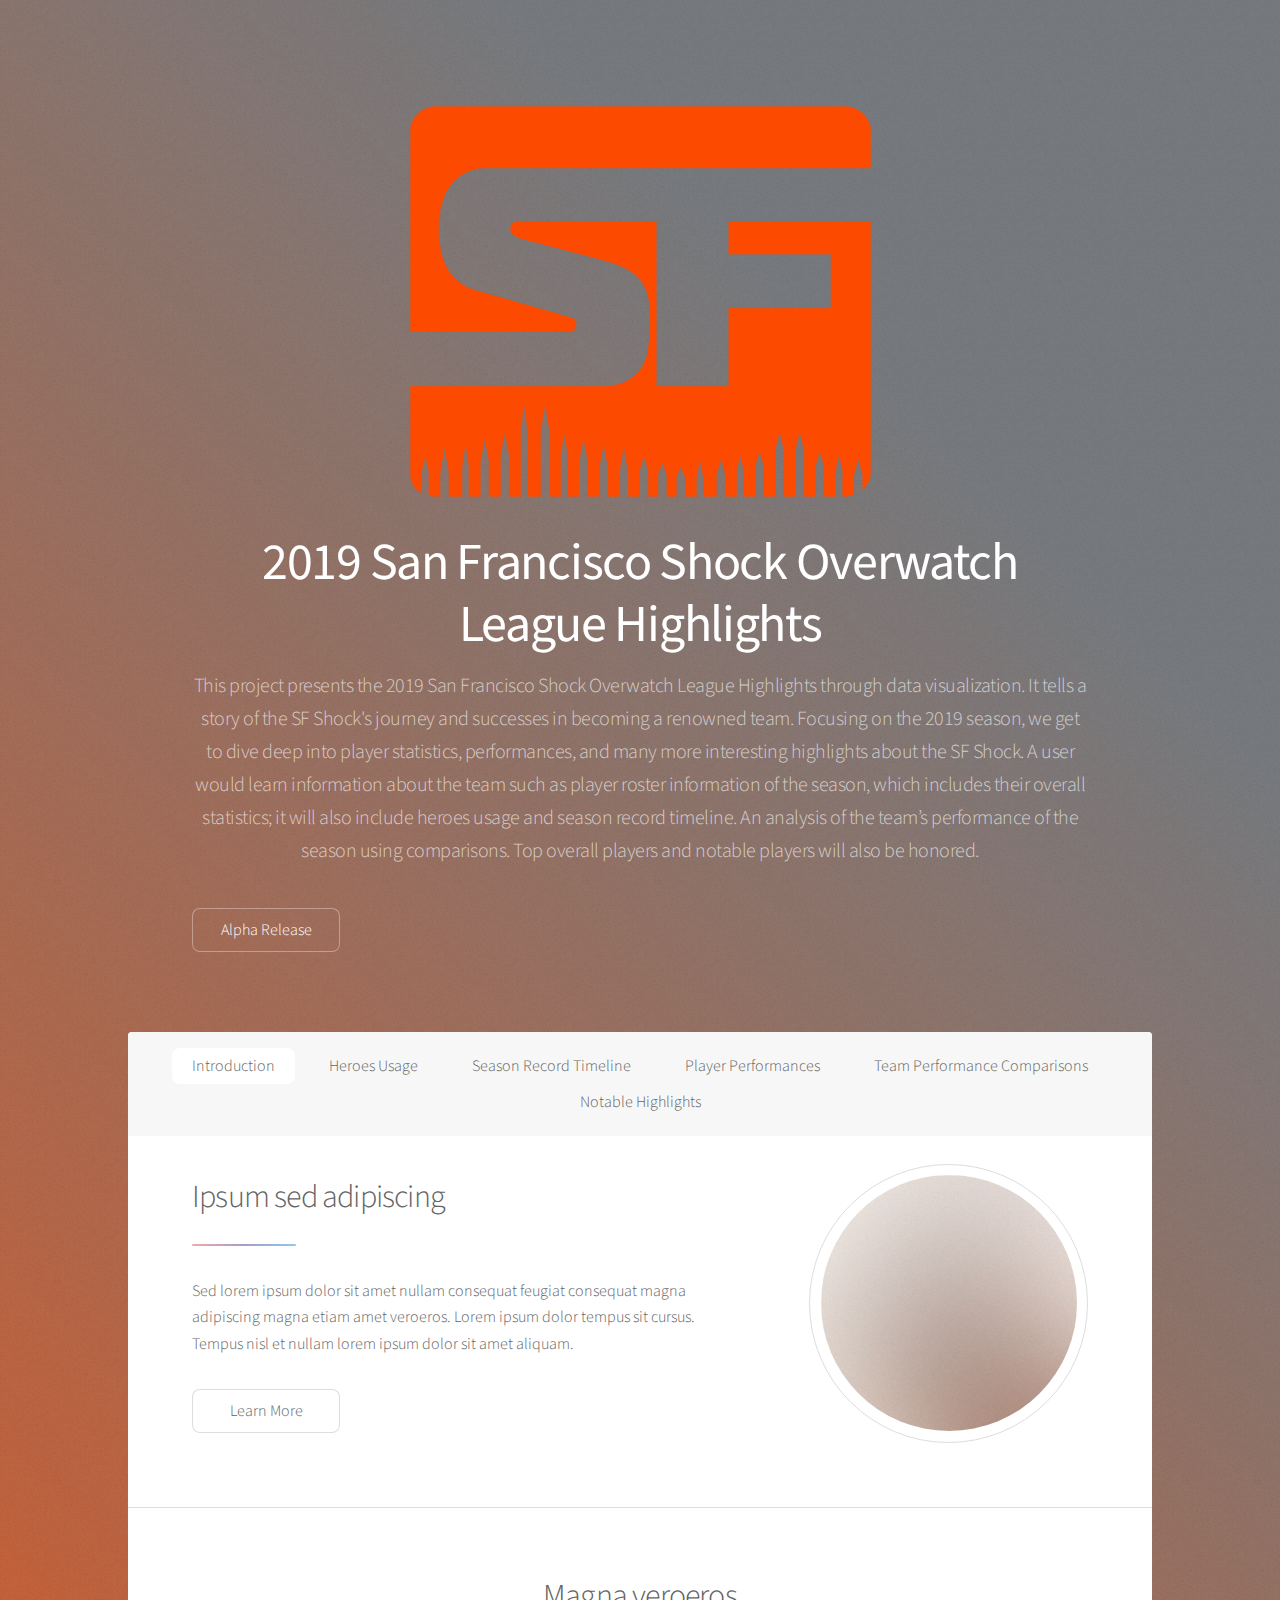
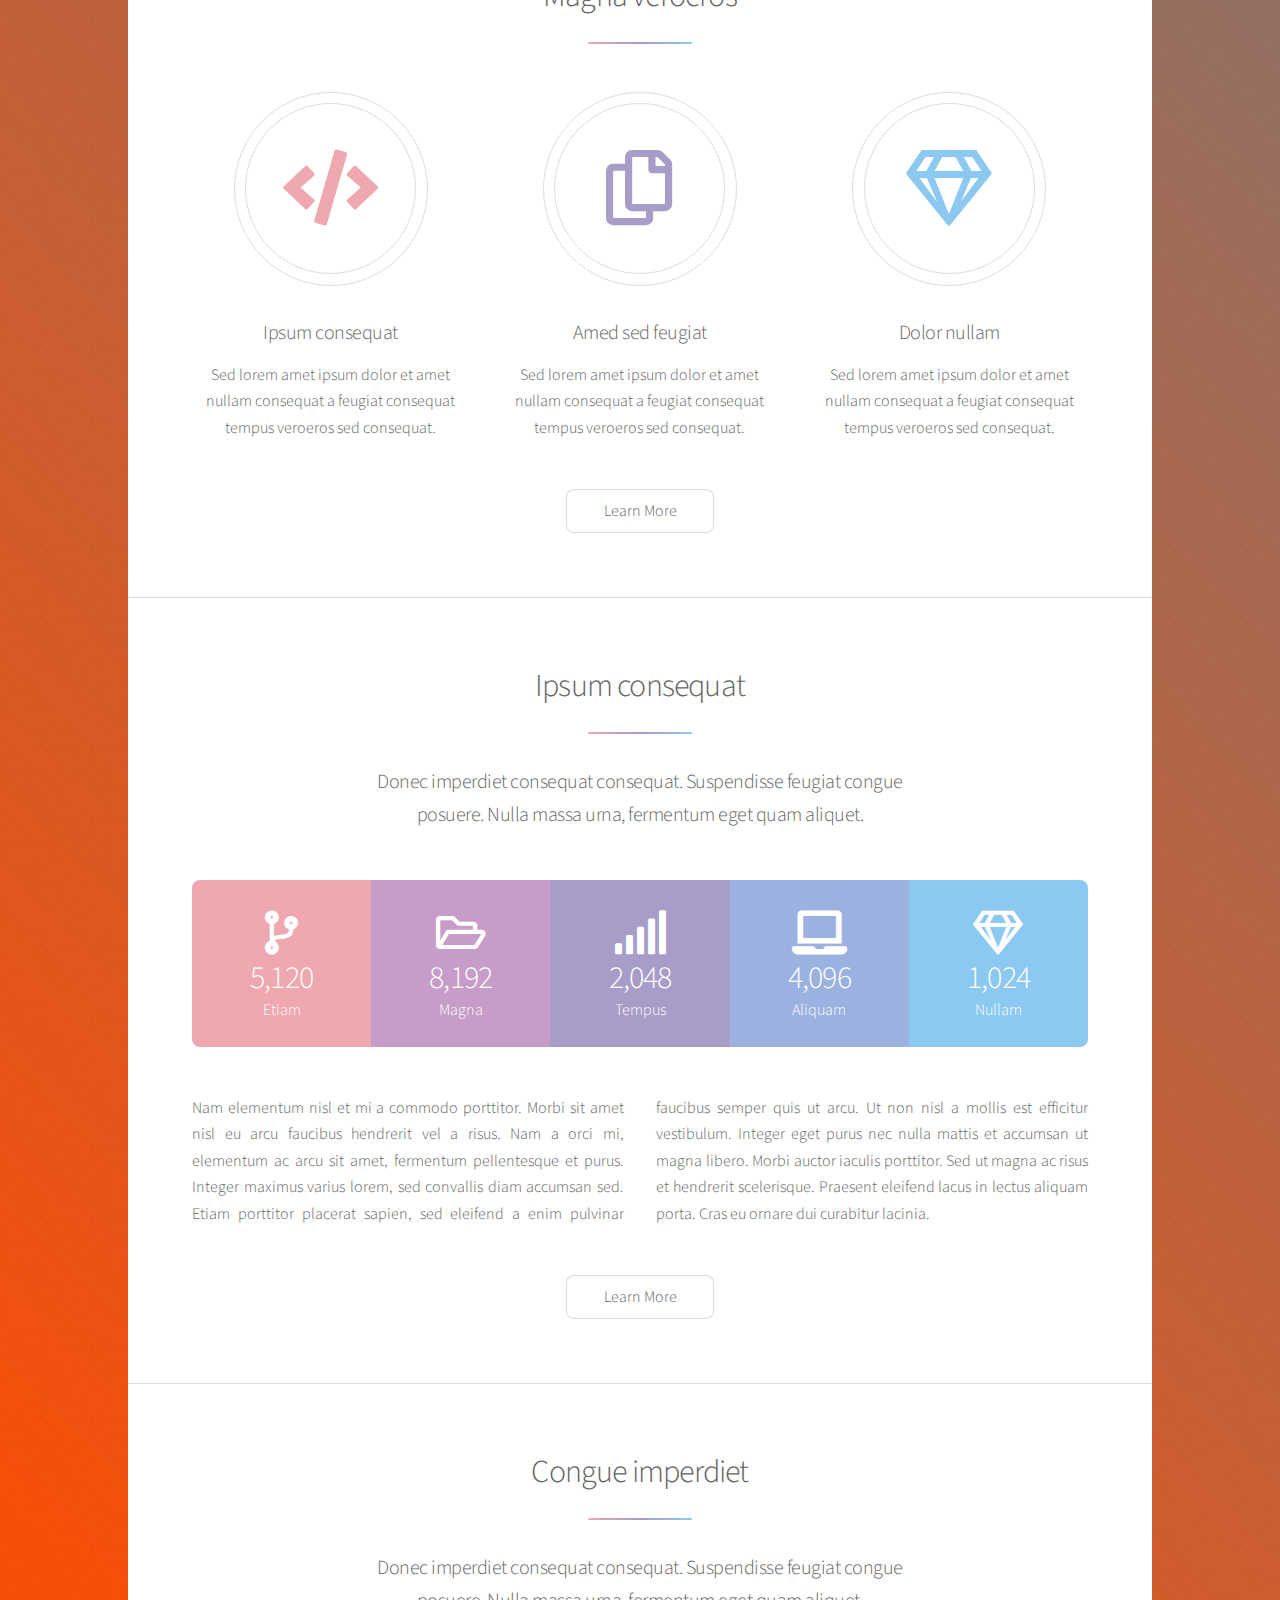
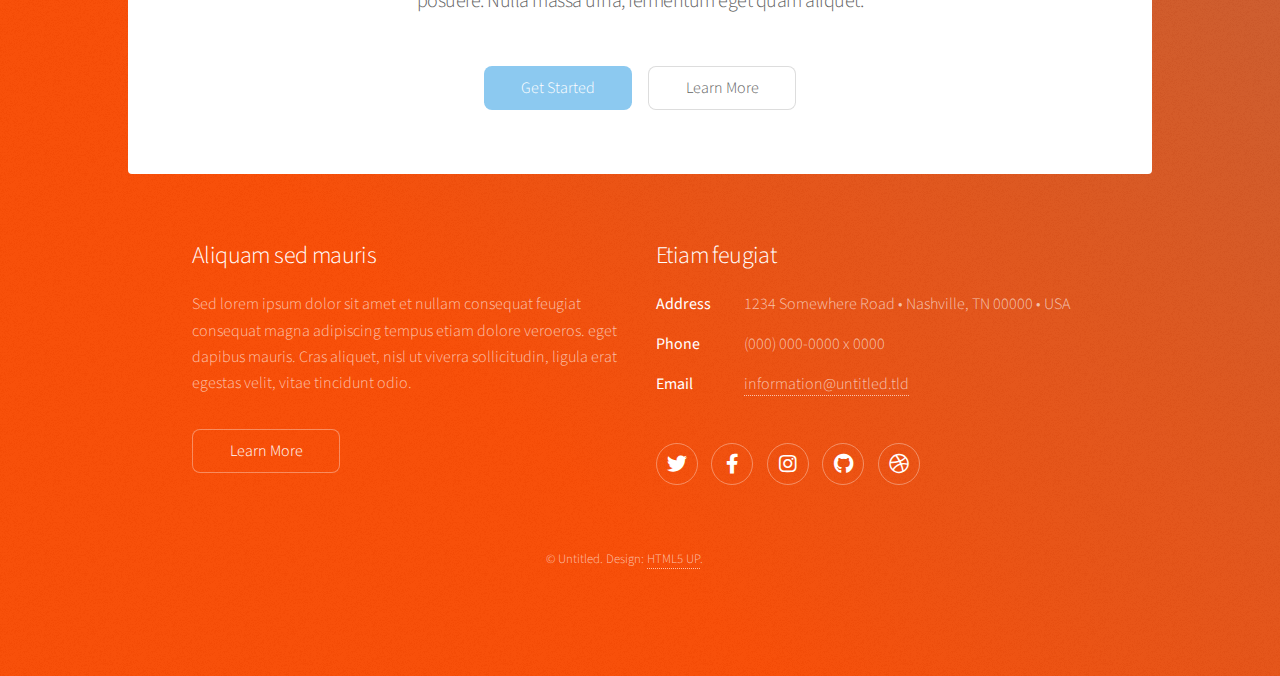
==== index.html @ e440a878 "added html template and updated some files" ====
<!DOCTYPE HTML>
<!--
	Stellar by HTML5 UP
	html5up.net | @ajlkn
	Free for personal and commercial use under the CCA 3.0 license (html5up.net/license)
-->
<html>
	<head>
		<title>2019 San Francisco Shock Overwatch League Highlights</title>
		<meta charset="utf-8" />
		<meta name="viewport" content="width=device-width, initial-scale=1, user-scalable=no" />
		<link rel="stylesheet" href="assets/css/main.css" />
		<noscript><link rel="stylesheet" href="assets/css/noscript.css" /></noscript>
	</head>
	<body class="is-preload">

		<!-- Wrapper -->
			<div id="wrapper">

				<!-- Header -->
					<header id="header" class="alt">
						<span class="logo"><img src="images/orangeShockLogo.png" alt="" width="485" height="412" /></span>
						<h1><b>2019 San Francisco Shock Overwatch League Highlights</b></h1>
						<p>This project presents the 2019 San Francisco Shock Overwatch League Highlights through data visualization.
							It tells a story of the SF Shock's journey and successes in becoming a renowned team. Focusing on the 2019 season, we get to dive deep into player
							statistics, performances, and many more interesting highlights about the SF Shock. A user would learn information about the team such as player roster
							information of the season, which includes their overall statistics; it will also include heroes usage and season record timeline. An analysis of the
							team’s performance of the season using comparisons. Top overall players and notable players will also be honored.</p>
						<ul class="actions">
							<li><a href="documents/Alpha%20Release%20Report%20-%20Ethan%20Zhou.pdf" class="button">Alpha Release</a></li>
						</ul>
					</header>

				<!-- Nav -->
					<nav id="nav">
						<ul>
							<li><a href="#intro" class="active">Introduction</a></li>
							<li><a href="#first">Heroes Usage</a></li>
							<li><a href="#second">Season Record Timeline</a></li>
							<li><a href="#third">Player Performances</a></li>
							<li><a href="#fourth">Team Performance Comparisons</a></li>
							<li><a href="#fifth">Notable Highlights</a></li>
						</ul>
					</nav>

				<!-- Main -->
					<div id="main">

						<!-- Introduction -->
							<section id="intro" class="main">
								<div class="spotlight">
									<div class="content">
										<header class="major">
											<h2>Ipsum sed adipiscing</h2>
										</header>
										<p>Sed lorem ipsum dolor sit amet nullam consequat feugiat consequat magna
										adipiscing magna etiam amet veroeros. Lorem ipsum dolor tempus sit cursus.
										Tempus nisl et nullam lorem ipsum dolor sit amet aliquam.</p>
										<ul class="actions">
											<li><a href="generic.html" class="button">Learn More</a></li>
										</ul>
									</div>
									<span class="image"><img src="images/pic01.jpg" alt="" /></span>
								</div>
							</section>

						<!-- First Section -->
							<section id="first" class="main special">
								<header class="major">
									<h2>Magna veroeros</h2>
								</header>
								<ul class="features">
									<li>
										<span class="icon solid major style1 fa-code"></span>
										<h3>Ipsum consequat</h3>
										<p>Sed lorem amet ipsum dolor et amet nullam consequat a feugiat consequat tempus veroeros sed consequat.</p>
									</li>
									<li>
										<span class="icon major style3 fa-copy"></span>
										<h3>Amed sed feugiat</h3>
										<p>Sed lorem amet ipsum dolor et amet nullam consequat a feugiat consequat tempus veroeros sed consequat.</p>
									</li>
									<li>
										<span class="icon major style5 fa-gem"></span>
										<h3>Dolor nullam</h3>
										<p>Sed lorem amet ipsum dolor et amet nullam consequat a feugiat consequat tempus veroeros sed consequat.</p>
									</li>
								</ul>
								<footer class="major">
									<ul class="actions special">
										<li><a href="generic.html" class="button">Learn More</a></li>
									</ul>
								</footer>
							</section>

						<!-- Second Section -->
							<section id="second" class="main special">
								<header class="major">
									<h2>Ipsum consequat</h2>
									<p>Donec imperdiet consequat consequat. Suspendisse feugiat congue<br />
									posuere. Nulla massa urna, fermentum eget quam aliquet.</p>
								</header>
								<ul class="statistics">
									<li class="style1">
										<span class="icon solid fa-code-branch"></span>
										<strong>5,120</strong> Etiam
									</li>
									<li class="style2">
										<span class="icon fa-folder-open"></span>
										<strong>8,192</strong> Magna
									</li>
									<li class="style3">
										<span class="icon solid fa-signal"></span>
										<strong>2,048</strong> Tempus
									</li>
									<li class="style4">
										<span class="icon solid fa-laptop"></span>
										<strong>4,096</strong> Aliquam
									</li>
									<li class="style5">
										<span class="icon fa-gem"></span>
										<strong>1,024</strong> Nullam
									</li>
								</ul>
								<p class="content">Nam elementum nisl et mi a commodo porttitor. Morbi sit amet nisl eu arcu faucibus hendrerit vel a risus. Nam a orci mi, elementum ac arcu sit amet, fermentum pellentesque et purus. Integer maximus varius lorem, sed convallis diam accumsan sed. Etiam porttitor placerat sapien, sed eleifend a enim pulvinar faucibus semper quis ut arcu. Ut non nisl a mollis est efficitur vestibulum. Integer eget purus nec nulla mattis et accumsan ut magna libero. Morbi auctor iaculis porttitor. Sed ut magna ac risus et hendrerit scelerisque. Praesent eleifend lacus in lectus aliquam porta. Cras eu ornare dui curabitur lacinia.</p>
								<footer class="major">
									<ul class="actions special">
										<li><a href="generic.html" class="button">Learn More</a></li>
									</ul>
								</footer>
							</section>

						<!-- Get Started -->
							<section id="third" class="main special">
								<header class="major">
									<h2>Congue imperdiet</h2>
									<p>Donec imperdiet consequat consequat. Suspendisse feugiat congue<br />
									posuere. Nulla massa urna, fermentum eget quam aliquet.</p>
								</header>
								<footer class="major">
									<ul class="actions special">
										<li><a href="generic.html" class="button primary">Get Started</a></li>
										<li><a href="generic.html" class="button">Learn More</a></li>
									</ul>
								</footer>
							</section>

					</div>

				<!-- Footer -->
					<footer id="footer">
						<section>
							<h2>Aliquam sed mauris</h2>
							<p>Sed lorem ipsum dolor sit amet et nullam consequat feugiat consequat magna adipiscing tempus etiam dolore veroeros. eget dapibus mauris. Cras aliquet, nisl ut viverra sollicitudin, ligula erat egestas velit, vitae tincidunt odio.</p>
							<ul class="actions">
								<li><a href="generic.html" class="button">Learn More</a></li>
							</ul>
						</section>
						<section>
							<h2>Etiam feugiat</h2>
							<dl class="alt">
								<dt>Address</dt>
								<dd>1234 Somewhere Road &bull; Nashville, TN 00000 &bull; USA</dd>
								<dt>Phone</dt>
								<dd>(000) 000-0000 x 0000</dd>
								<dt>Email</dt>
								<dd><a href="#">information@untitled.tld</a></dd>
							</dl>
							<ul class="icons">
								<li><a href="#" class="icon brands fa-twitter alt"><span class="label">Twitter</span></a></li>
								<li><a href="#" class="icon brands fa-facebook-f alt"><span class="label">Facebook</span></a></li>
								<li><a href="#" class="icon brands fa-instagram alt"><span class="label">Instagram</span></a></li>
								<li><a href="#" class="icon brands fa-github alt"><span class="label">GitHub</span></a></li>
								<li><a href="#" class="icon brands fa-dribbble alt"><span class="label">Dribbble</span></a></li>
							</ul>
						</section>
						<p class="copyright">&copy; Untitled. Design: <a href="https://html5up.net">HTML5 UP</a>.</p>
					</footer>

			</div>

		<!-- Scripts -->
			<script src="assets/js/jquery.min.js"></script>
			<script src="assets/js/jquery.scrollex.min.js"></script>
			<script src="assets/js/jquery.scrolly.min.js"></script>
			<script src="assets/js/browser.min.js"></script>
			<script src="assets/js/breakpoints.min.js"></script>
			<script src="assets/js/util.js"></script>
			<script src="assets/js/main.js"></script>

	</body>
</html>
---- assets/css/main.css ----
@import url(fontawesome-all.min.css);
@import 'https://fonts.googleapis.com/css?family=Source+Sans+Pro:300,400';

/*
	Stellar by HTML5 UP
	html5up.net | @ajlkn
	Free for personal and commercial use under the CCA 3.0 license (html5up.net/license)
*/

html, body, div, span, applet, object,
iframe, h1, h2, h3, h4, h5, h6, p, blockquote,
pre, a, abbr, acronym, address, big, cite,
code, del, dfn, em, img, ins, kbd, q, s, samp,
small, strike, strong, sub, sup, tt, var, b,
u, i, center, dl, dt, dd, ol, ul, li, fieldset,
form, label, legend, table, caption, tbody,
tfoot, thead, tr, th, td, article, aside,
canvas, details, embed, figure, figcaption,
footer, header, hgroup, menu, nav, output, ruby,
section, summary, time, mark, audio, video {
	margin: 0;
	padding: 0;
	border: 0;
	font-size: 100%;
	font: inherit;
	vertical-align: baseline;}

article, aside, details, figcaption, figure,
footer, header, hgroup, menu, nav, section {
	display: block;}

body {
	line-height: 1;
}

ol, ul {
	list-style: none;
}

blockquote, q {
	quotes: none;
}

	blockquote:before, blockquote:after, q:before, q:after {
		content: '';
		content: none;
	}

table {
	border-collapse: collapse;
	border-spacing: 0;
}

body {
	-webkit-text-size-adjust: none;
}

mark {
	background-color: transparent;
	color: inherit;
}

input::-moz-focus-inner {
	border: 0;
	padding: 0;
}

input, select, textarea {
	-moz-appearance: none;
	-webkit-appearance: none;
	-ms-appearance: none;
	appearance: none;
}

/* Basic */

	@-ms-viewport {
		width: device-width;
	}

	body {
		-ms-overflow-style: scrollbar;
	}

	@media screen and (max-width: 480px) {

		html, body {
			min-width: 320px;
		}

	}

	html {
		box-sizing: border-box;
	}

	*, *:before, *:after {
		box-sizing: inherit;
	}

	body {
		background-color: #FC4C02;
		background-image: url("images/overlay.png"), -moz-linear-gradient(45deg, #FC4C02 15%, #75787B 85%);
		background-image: url("images/overlay.png"), -webkit-linear-gradient(45deg, #FC4C02 15%, #75787B 85%);
		background-image: url("images/overlay.png"), -ms-linear-gradient(45deg, #FC4C02 15%, #75787B 85%);
		background-image: url("images/overlay.png"), linear-gradient(45deg, #FC4C02 15%, #75787B 85%);
	}

		body.is-preload *, body.is-preload *:before, body.is-preload *:after {
			-moz-animation: none !important;
			-webkit-animation: none !important;
			-ms-animation: none !important;
			animation: none !important;
			-moz-transition: none !important;
			-webkit-transition: none !important;
			-ms-transition: none !important;
			transition: none !important;
		}

/* Type */

	body {
		background-color: #FC4C02;
		color: rgba(255, 255, 255, 0.65);
	}

	body, input, select, textarea {
		font-family: "Source Sans Pro", Helvetica, sans-serif;
		font-size: 17pt;
		font-weight: 300;
		line-height: 1.65;
	}

		@media screen and (max-width: 1680px) {

			body, input, select, textarea {
				font-size: 14pt;
			}

		}

		@media screen and (max-width: 1280px) {

			body, input, select, textarea {
				font-size: 12pt;
			}

		}

		@media screen and (max-width: 360px) {

			body, input, select, textarea {
				font-size: 11pt;
			}

		}

	a {
		-moz-transition: color 0.2s ease, border-bottom 0.2s ease;
		-webkit-transition: color 0.2s ease, border-bottom 0.2s ease;
		-ms-transition: color 0.2s ease, border-bottom 0.2s ease;
		transition: color 0.2s ease, border-bottom 0.2s ease;
		text-decoration: none;
		border-bottom: dotted 1px;
		color: inherit;
	}

		a:hover {
			border-bottom-color: transparent;
		}

	strong, b {
		font-weight: 400;
	}

	em, i {
		font-style: italic;
	}

	p {
		margin: 0 0 2em 0;
	}

		p.content {
			-moz-columns: 20em 2;
			-webkit-columns: 20em 2;
			-ms-columns: 20em 2;
			columns: 20em 2;
			-moz-column-gap: 2em;
			-webkit-column-gap: 2em;
			-ms-column-gap: 2em;
			column-gap: 2em;
			text-align: justify;
		}

	h1, h2, h3, h4, h5, h6 {
		font-weight: 300;
		line-height: 1.5;
		margin: 0 0 0.7em 0;
		letter-spacing: -0.025em;
	}

		h1 a, h2 a, h3 a, h4 a, h5 a, h6 a {
			color: inherit;
			text-decoration: none;
		}

	h1 {
		font-size: 2.5em;
		line-height: 1.2;
	}

	h2 {
		font-size: 1.5em;
	}

	h3 {
		font-size: 1.25em;
	}

	h4 {
		font-size: 1.1em;
	}

	h5 {
		font-size: 0.9em;
	}

	h6 {
		font-size: 0.7em;
	}

	@media screen and (max-width: 736px) {

		h1 {
			font-size: 2em;
		}

	}

	sub {
		font-size: 0.8em;
		position: relative;
		top: 0.5em;
	}

	sup {
		font-size: 0.8em;
		position: relative;
		top: -0.5em;
	}

	blockquote {
		border-left: solid 4px;
		font-style: italic;
		margin: 0 0 2em 0;
		padding: 0.5em 0 0.5em 2em;
	}

	code {
		border-radius: 8px;
		border: solid 1px;
		font-family: "Courier New", monospace;
		font-size: 0.9em;
		margin: 0 0.25em;
		padding: 0.25em 0.65em;
	}

	pre {
		-webkit-overflow-scrolling: touch;
		font-family: "Courier New", monospace;
		font-size: 0.9em;
		margin: 0 0 2em 0;
	}

		pre code {
			display: block;
			line-height: 1.75;
			padding: 1em 1.5em;
			overflow-x: auto;
		}

	hr {
		border: 0;
		border-bottom: solid 1px;
		margin: 2em 0;
	}

		hr.major {
			margin: 3em 0;
		}

	.align-left {
		text-align: left;
	}

	.align-center {
		text-align: center;
	}

	.align-right {
		text-align: right;
	}

	input, select, textarea {
		color: #ffffff;
	}

	a:hover {
		color: #ffffff;
	}

	strong, b {
		color: #ffffff;
	}

	h1, h2, h3, h4, h5, h6 {
		color: #ffffff;
	}

	blockquote {
		border-left-color: rgba(255, 255, 255, 0.35);
	}

	code {
		background: rgba(255, 255, 255, 0.075);
		border-color: rgba(255, 255, 255, 0.35);
	}

	hr {
		border-bottom-color: rgba(255, 255, 255, 0.35);
	}

/* Row */

	.row {
		display: flex;
		flex-wrap: wrap;
		box-sizing: border-box;
		align-items: stretch;
	}

		.row > * {
			box-sizing: border-box;
		}

		.row.gtr-uniform > * > :last-child {
			margin-bottom: 0;
		}

		.row.aln-left {
			justify-content: flex-start;
		}

		.row.aln-center {
			justify-content: center;
		}

		.row.aln-right {
			justify-content: flex-end;
		}

		.row.aln-top {
			align-items: flex-start;
		}

		.row.aln-middle {
			align-items: center;
		}

		.row.aln-bottom {
			align-items: flex-end;
		}

		.row > .imp {
			order: -1;
		}

		.row > .col-1 {
			width: 8.33333%;
		}

		.row > .off-1 {
			margin-left: 8.33333%;
		}

		.row > .col-2 {
			width: 16.66667%;
		}

		.row > .off-2 {
			margin-left: 16.66667%;
		}

		.row > .col-3 {
			width: 25%;
		}

		.row > .off-3 {
			margin-left: 25%;
		}

		.row > .col-4 {
			width: 33.33333%;
		}

		.row > .off-4 {
			margin-left: 33.33333%;
		}

		.row > .col-5 {
			width: 41.66667%;
		}

		.row > .off-5 {
			margin-left: 41.66667%;
		}

		.row > .col-6 {
			width: 50%;
		}

		.row > .off-6 {
			margin-left: 50%;
		}

		.row > .col-7 {
			width: 58.33333%;
		}

		.row > .off-7 {
			margin-left: 58.33333%;
		}

		.row > .col-8 {
			width: 66.66667%;
		}

		.row > .off-8 {
			margin-left: 66.66667%;
		}

		.row > .col-9 {
			width: 75%;
		}

		.row > .off-9 {
			margin-left: 75%;
		}

		.row > .col-10 {
			width: 83.33333%;
		}

		.row > .off-10 {
			margin-left: 83.33333%;
		}

		.row > .col-11 {
			width: 91.66667%;
		}

		.row > .off-11 {
			margin-left: 91.66667%;
		}

		.row > .col-12 {
			width: 100%;
		}

		.row > .off-12 {
			margin-left: 100%;
		}

		.row.gtr-0 {
			margin-top: 0;
			margin-left: 0em;
		}

			.row.gtr-0 > * {
				padding: 0 0 0 0em;
			}

			.row.gtr-0.gtr-uniform {
				margin-top: 0em;
			}

				.row.gtr-0.gtr-uniform > * {
					padding-top: 0em;
				}

		.row.gtr-25 {
			margin-top: 0;
			margin-left: -0.375em;
		}

			.row.gtr-25 > * {
				padding: 0 0 0 0.375em;
			}

			.row.gtr-25.gtr-uniform {
				margin-top: -0.375em;
			}

				.row.gtr-25.gtr-uniform > * {
					padding-top: 0.375em;
				}

		.row.gtr-50 {
			margin-top: 0;
			margin-left: -0.75em;
		}

			.row.gtr-50 > * {
				padding: 0 0 0 0.75em;
			}

			.row.gtr-50.gtr-uniform {
				margin-top: -0.75em;
			}

				.row.gtr-50.gtr-uniform > * {
					padding-top: 0.75em;
				}

		.row {
			margin-top: 0;
			margin-left: -1.5em;
		}

			.row > * {
				padding: 0 0 0 1.5em;
			}

			.row.gtr-uniform {
				margin-top: -1.5em;
			}

				.row.gtr-uniform > * {
					padding-top: 1.5em;
				}

		.row.gtr-150 {
			margin-top: 0;
			margin-left: -2.25em;
		}

			.row.gtr-150 > * {
				padding: 0 0 0 2.25em;
			}

			.row.gtr-150.gtr-uniform {
				margin-top: -2.25em;
			}

				.row.gtr-150.gtr-uniform > * {
					padding-top: 2.25em;
				}

		.row.gtr-200 {
			margin-top: 0;
			margin-left: -3em;
		}

			.row.gtr-200 > * {
				padding: 0 0 0 3em;
			}

			.row.gtr-200.gtr-uniform {
				margin-top: -3em;
			}

				.row.gtr-200.gtr-uniform > * {
					padding-top: 3em;
				}

		@media screen and (max-width: 1680px) {

			.row {
				display: flex;
				flex-wrap: wrap;
				box-sizing: border-box;
				align-items: stretch;
			}

				.row > * {
					box-sizing: border-box;
				}

				.row.gtr-uniform > * > :last-child {
					margin-bottom: 0;
				}

				.row.aln-left {
					justify-content: flex-start;
				}

				.row.aln-center {
					justify-content: center;
				}

				.row.aln-right {
					justify-content: flex-end;
				}

				.row.aln-top {
					align-items: flex-start;
				}

				.row.aln-middle {
					align-items: center;
				}

				.row.aln-bottom {
					align-items: flex-end;
				}

				.row > .imp-xlarge {
					order: -1;
				}

				.row > .col-1-xlarge {
					width: 8.33333%;
				}

				.row > .off-1-xlarge {
					margin-left: 8.33333%;
				}

				.row > .col-2-xlarge {
					width: 16.66667%;
				}

				.row > .off-2-xlarge {
					margin-left: 16.66667%;
				}

				.row > .col-3-xlarge {
					width: 25%;
				}

				.row > .off-3-xlarge {
					margin-left: 25%;
				}

				.row > .col-4-xlarge {
					width: 33.33333%;
				}

				.row > .off-4-xlarge {
					margin-left: 33.33333%;
				}

				.row > .col-5-xlarge {
					width: 41.66667%;
				}

				.row > .off-5-xlarge {
					margin-left: 41.66667%;
				}

				.row > .col-6-xlarge {
					width: 50%;
				}

				.row > .off-6-xlarge {
					margin-left: 50%;
				}

				.row > .col-7-xlarge {
					width: 58.33333%;
				}

				.row > .off-7-xlarge {
					margin-left: 58.33333%;
				}

				.row > .col-8-xlarge {
					width: 66.66667%;
				}

				.row > .off-8-xlarge {
					margin-left: 66.66667%;
				}

				.row > .col-9-xlarge {
					width: 75%;
				}

				.row > .off-9-xlarge {
					margin-left: 75%;
				}

				.row > .col-10-xlarge {
					width: 83.33333%;
				}

				.row > .off-10-xlarge {
					margin-left: 83.33333%;
				}

				.row > .col-11-xlarge {
					width: 91.66667%;
				}

				.row > .off-11-xlarge {
					margin-left: 91.66667%;
				}

				.row > .col-12-xlarge {
					width: 100%;
				}

				.row > .off-12-xlarge {
					margin-left: 100%;
				}

				.row.gtr-0 {
					margin-top: 0;
					margin-left: 0em;
				}

					.row.gtr-0 > * {
						padding: 0 0 0 0em;
					}

					.row.gtr-0.gtr-uniform {
						margin-top: 0em;
					}

						.row.gtr-0.gtr-uniform > * {
							padding-top: 0em;
						}

				.row.gtr-25 {
					margin-top: 0;
					margin-left: -0.375em;
				}

					.row.gtr-25 > * {
						padding: 0 0 0 0.375em;
					}

					.row.gtr-25.gtr-uniform {
						margin-top: -0.375em;
					}

						.row.gtr-25.gtr-uniform > * {
							padding-top: 0.375em;
						}

				.row.gtr-50 {
					margin-top: 0;
					margin-left: -0.75em;
				}

					.row.gtr-50 > * {
						padding: 0 0 0 0.75em;
					}

					.row.gtr-50.gtr-uniform {
						margin-top: -0.75em;
					}

						.row.gtr-50.gtr-uniform > * {
							padding-top: 0.75em;
						}

				.row {
					margin-top: 0;
					margin-left: -1.5em;
				}

					.row > * {
						padding: 0 0 0 1.5em;
					}

					.row.gtr-uniform {
						margin-top: -1.5em;
					}

						.row.gtr-uniform > * {
							padding-top: 1.5em;
						}

				.row.gtr-150 {
					margin-top: 0;
					margin-left: -2.25em;
				}

					.row.gtr-150 > * {
						padding: 0 0 0 2.25em;
					}

					.row.gtr-150.gtr-uniform {
						margin-top: -2.25em;
					}

						.row.gtr-150.gtr-uniform > * {
							padding-top: 2.25em;
						}

				.row.gtr-200 {
					margin-top: 0;
					margin-left: -3em;
				}

					.row.gtr-200 > * {
						padding: 0 0 0 3em;
					}

					.row.gtr-200.gtr-uniform {
						margin-top: -3em;
					}

						.row.gtr-200.gtr-uniform > * {
							padding-top: 3em;
						}

		}

		@media screen and (max-width: 1280px) {

			.row {
				display: flex;
				flex-wrap: wrap;
				box-sizing: border-box;
				align-items: stretch;
			}

				.row > * {
					box-sizing: border-box;
				}

				.row.gtr-uniform > * > :last-child {
					margin-bottom: 0;
				}

				.row.aln-left {
					justify-content: flex-start;
				}

				.row.aln-center {
					justify-content: center;
				}

				.row.aln-right {
					justify-content: flex-end;
				}

				.row.aln-top {
					align-items: flex-start;
				}

				.row.aln-middle {
					align-items: center;
				}

				.row.aln-bottom {
					align-items: flex-end;
				}

				.row > .imp-large {
					order: -1;
				}

				.row > .col-1-large {
					width: 8.33333%;
				}

				.row > .off-1-large {
					margin-left: 8.33333%;
				}

				.row > .col-2-large {
					width: 16.66667%;
				}

				.row > .off-2-large {
					margin-left: 16.66667%;
				}

				.row > .col-3-large {
					width: 25%;
				}

				.row > .off-3-large {
					margin-left: 25%;
				}

				.row > .col-4-large {
					width: 33.33333%;
				}

				.row > .off-4-large {
					margin-left: 33.33333%;
				}

				.row > .col-5-large {
					width: 41.66667%;
				}

				.row > .off-5-large {
					margin-left: 41.66667%;
				}

				.row > .col-6-large {
					width: 50%;
				}

				.row > .off-6-large {
					margin-left: 50%;
				}

				.row > .col-7-large {
					width: 58.33333%;
				}

				.row > .off-7-large {
					margin-left: 58.33333%;
				}

				.row > .col-8-large {
					width: 66.66667%;
				}

				.row > .off-8-large {
					margin-left: 66.66667%;
				}

				.row > .col-9-large {
					width: 75%;
				}

				.row > .off-9-large {
					margin-left: 75%;
				}

				.row > .col-10-large {
					width: 83.33333%;
				}

				.row > .off-10-large {
					margin-left: 83.33333%;
				}

				.row > .col-11-large {
					width: 91.66667%;
				}

				.row > .off-11-large {
					margin-left: 91.66667%;
				}

				.row > .col-12-large {
					width: 100%;
				}

				.row > .off-12-large {
					margin-left: 100%;
				}

				.row.gtr-0 {
					margin-top: 0;
					margin-left: 0em;
				}

					.row.gtr-0 > * {
						padding: 0 0 0 0em;
					}

					.row.gtr-0.gtr-uniform {
						margin-top: 0em;
					}

						.row.gtr-0.gtr-uniform > * {
							padding-top: 0em;
						}

				.row.gtr-25 {
					margin-top: 0;
					margin-left: -0.375em;
				}

					.row.gtr-25 > * {
						padding: 0 0 0 0.375em;
					}

					.row.gtr-25.gtr-uniform {
						margin-top: -0.375em;
					}

						.row.gtr-25.gtr-uniform > * {
							padding-top: 0.375em;
						}

				.row.gtr-50 {
					margin-top: 0;
					margin-left: -0.75em;
				}

					.row.gtr-50 > * {
						padding: 0 0 0 0.75em;
					}

					.row.gtr-50.gtr-uniform {
						margin-top: -0.75em;
					}

						.row.gtr-50.gtr-uniform > * {
							padding-top: 0.75em;
						}

				.row {
					margin-top: 0;
					margin-left: -1.5em;
				}

					.row > * {
						padding: 0 0 0 1.5em;
					}

					.row.gtr-uniform {
						margin-top: -1.5em;
					}

						.row.gtr-uniform > * {
							padding-top: 1.5em;
						}

				.row.gtr-150 {
					margin-top: 0;
					margin-left: -2.25em;
				}

					.row.gtr-150 > * {
						padding: 0 0 0 2.25em;
					}

					.row.gtr-150.gtr-uniform {
						margin-top: -2.25em;
					}

						.row.gtr-150.gtr-uniform > * {
							padding-top: 2.25em;
						}

				.row.gtr-200 {
					margin-top: 0;
					margin-left: -3em;
				}

					.row.gtr-200 > * {
						padding: 0 0 0 3em;
					}

					.row.gtr-200.gtr-uniform {
						margin-top: -3em;
					}

						.row.gtr-200.gtr-uniform > * {
							padding-top: 3em;
						}

		}

		@media screen and (max-width: 980px) {

			.row {
				display: flex;
				flex-wrap: wrap;
				box-sizing: border-box;
				align-items: stretch;
			}

				.row > * {
					box-sizing: border-box;
				}

				.row.gtr-uniform > * > :last-child {
					margin-bottom: 0;
				}

				.row.aln-left {
					justify-content: flex-start;
				}

				.row.aln-center {
					justify-content: center;
				}

				.row.aln-right {
					justify-content: flex-end;
				}

				.row.aln-top {
					align-items: flex-start;
				}

				.row.aln-middle {
					align-items: center;
				}

				.row.aln-bottom {
					align-items: flex-end;
				}

				.row > .imp-medium {
					order: -1;
				}

				.row > .col-1-medium {
					width: 8.33333%;
				}

				.row > .off-1-medium {
					margin-left: 8.33333%;
				}

				.row > .col-2-medium {
					width: 16.66667%;
				}

				.row > .off-2-medium {
					margin-left: 16.66667%;
				}

				.row > .col-3-medium {
					width: 25%;
				}

				.row > .off-3-medium {
					margin-left: 25%;
				}

				.row > .col-4-medium {
					width: 33.33333%;
				}

				.row > .off-4-medium {
					margin-left: 33.33333%;
				}

				.row > .col-5-medium {
					width: 41.66667%;
				}

				.row > .off-5-medium {
					margin-left: 41.66667%;
				}

				.row > .col-6-medium {
					width: 50%;
				}

				.row > .off-6-medium {
					margin-left: 50%;
				}

				.row > .col-7-medium {
					width: 58.33333%;
				}

				.row > .off-7-medium {
					margin-left: 58.33333%;
				}

				.row > .col-8-medium {
					width: 66.66667%;
				}

				.row > .off-8-medium {
					margin-left: 66.66667%;
				}

				.row > .col-9-medium {
					width: 75%;
				}

				.row > .off-9-medium {
					margin-left: 75%;
				}

				.row > .col-10-medium {
					width: 83.33333%;
				}

				.row > .off-10-medium {
					margin-left: 83.33333%;
				}

				.row > .col-11-medium {
					width: 91.66667%;
				}

				.row > .off-11-medium {
					margin-left: 91.66667%;
				}

				.row > .col-12-medium {
					width: 100%;
				}

				.row > .off-12-medium {
					margin-left: 100%;
				}

				.row.gtr-0 {
					margin-top: 0;
					margin-left: 0em;
				}

					.row.gtr-0 > * {
						padding: 0 0 0 0em;
					}

					.row.gtr-0.gtr-uniform {
						margin-top: 0em;
					}

						.row.gtr-0.gtr-uniform > * {
							padding-top: 0em;
						}

				.row.gtr-25 {
					margin-top: 0;
					margin-left: -0.375em;
				}

					.row.gtr-25 > * {
						padding: 0 0 0 0.375em;
					}

					.row.gtr-25.gtr-uniform {
						margin-top: -0.375em;
					}

						.row.gtr-25.gtr-uniform > * {
							padding-top: 0.375em;
						}

				.row.gtr-50 {
					margin-top: 0;
					margin-left: -0.75em;
				}

					.row.gtr-50 > * {
						padding: 0 0 0 0.75em;
					}

					.row.gtr-50.gtr-uniform {
						margin-top: -0.75em;
					}

						.row.gtr-50.gtr-uniform > * {
							padding-top: 0.75em;
						}

				.row {
					margin-top: 0;
					margin-left: -1.5em;
				}

					.row > * {
						padding: 0 0 0 1.5em;
					}

					.row.gtr-uniform {
						margin-top: -1.5em;
					}

						.row.gtr-uniform > * {
							padding-top: 1.5em;
						}

				.row.gtr-150 {
					margin-top: 0;
					margin-left: -2.25em;
				}

					.row.gtr-150 > * {
						padding: 0 0 0 2.25em;
					}

					.row.gtr-150.gtr-uniform {
						margin-top: -2.25em;
					}

						.row.gtr-150.gtr-uniform > * {
							padding-top: 2.25em;
						}

				.row.gtr-200 {
					margin-top: 0;
					margin-left: -3em;
				}

					.row.gtr-200 > * {
						padding: 0 0 0 3em;
					}

					.row.gtr-200.gtr-uniform {
						margin-top: -3em;
					}

						.row.gtr-200.gtr-uniform > * {
							padding-top: 3em;
						}

		}

		@media screen and (max-width: 736px) {

			.row {
				display: flex;
				flex-wrap: wrap;
				box-sizing: border-box;
				align-items: stretch;
			}

				.row > * {
					box-sizing: border-box;
				}

				.row.gtr-uniform > * > :last-child {
					margin-bottom: 0;
				}

				.row.aln-left {
					justify-content: flex-start;
				}

				.row.aln-center {
					justify-content: center;
				}

				.row.aln-right {
					justify-content: flex-end;
				}

				.row.aln-top {
					align-items: flex-start;
				}

				.row.aln-middle {
					align-items: center;
				}

				.row.aln-bottom {
					align-items: flex-end;
				}

				.row > .imp-small {
					order: -1;
				}

				.row > .col-1-small {
					width: 8.33333%;
				}

				.row > .off-1-small {
					margin-left: 8.33333%;
				}

				.row > .col-2-small {
					width: 16.66667%;
				}

				.row > .off-2-small {
					margin-left: 16.66667%;
				}

				.row > .col-3-small {
					width: 25%;
				}

				.row > .off-3-small {
					margin-left: 25%;
				}

				.row > .col-4-small {
					width: 33.33333%;
				}

				.row > .off-4-small {
					margin-left: 33.33333%;
				}

				.row > .col-5-small {
					width: 41.66667%;
				}

				.row > .off-5-small {
					margin-left: 41.66667%;
				}

				.row > .col-6-small {
					width: 50%;
				}

				.row > .off-6-small {
					margin-left: 50%;
				}

				.row > .col-7-small {
					width: 58.33333%;
				}

				.row > .off-7-small {
					margin-left: 58.33333%;
				}

				.row > .col-8-small {
					width: 66.66667%;
				}

				.row > .off-8-small {
					margin-left: 66.66667%;
				}

				.row > .col-9-small {
					width: 75%;
				}

				.row > .off-9-small {
					margin-left: 75%;
				}

				.row > .col-10-small {
					width: 83.33333%;
				}

				.row > .off-10-small {
					margin-left: 83.33333%;
				}

				.row > .col-11-small {
					width: 91.66667%;
				}

				.row > .off-11-small {
					margin-left: 91.66667%;
				}

				.row > .col-12-small {
					width: 100%;
				}

				.row > .off-12-small {
					margin-left: 100%;
				}

				.row.gtr-0 {
					margin-top: 0;
					margin-left: 0em;
				}

					.row.gtr-0 > * {
						padding: 0 0 0 0em;
					}

					.row.gtr-0.gtr-uniform {
						margin-top: 0em;
					}

						.row.gtr-0.gtr-uniform > * {
							padding-top: 0em;
						}

				.row.gtr-25 {
					margin-top: 0;
					margin-left: -0.25em;
				}

					.row.gtr-25 > * {
						padding: 0 0 0 0.25em;
					}

					.row.gtr-25.gtr-uniform {
						margin-top: -0.25em;
					}

						.row.gtr-25.gtr-uniform > * {
							padding-top: 0.25em;
						}

				.row.gtr-50 {
					margin-top: 0;
					margin-left: -0.5em;
				}

					.row.gtr-50 > * {
						padding: 0 0 0 0.5em;
					}

					.row.gtr-50.gtr-uniform {
						margin-top: -0.5em;
					}

						.row.gtr-50.gtr-uniform > * {
							padding-top: 0.5em;
						}

				.row {
					margin-top: 0;
					margin-left: -1em;
				}

					.row > * {
						padding: 0 0 0 1em;
					}

					.row.gtr-uniform {
						margin-top: -1em;
					}

						.row.gtr-uniform > * {
							padding-top: 1em;
						}

				.row.gtr-150 {
					margin-top: 0;
					margin-left: -1.5em;
				}

					.row.gtr-150 > * {
						padding: 0 0 0 1.5em;
					}

					.row.gtr-150.gtr-uniform {
						margin-top: -1.5em;
					}

						.row.gtr-150.gtr-uniform > * {
							padding-top: 1.5em;
						}

				.row.gtr-200 {
					margin-top: 0;
					margin-left: -2em;
				}

					.row.gtr-200 > * {
						padding: 0 0 0 2em;
					}

					.row.gtr-200.gtr-uniform {
						margin-top: -2em;
					}

						.row.gtr-200.gtr-uniform > * {
							padding-top: 2em;
						}

		}

		@media screen and (max-width: 480px) {

			.row {
				display: flex;
				flex-wrap: wrap;
				box-sizing: border-box;
				align-items: stretch;
			}

				.row > * {
					box-sizing: border-box;
				}

				.row.gtr-uniform > * > :last-child {
					margin-bottom: 0;
				}

				.row.aln-left {
					justify-content: flex-start;
				}

				.row.aln-center {
					justify-content: center;
				}

				.row.aln-right {
					justify-content: flex-end;
				}

				.row.aln-top {
					align-items: flex-start;
				}

				.row.aln-middle {
					align-items: center;
				}

				.row.aln-bottom {
					align-items: flex-end;
				}

				.row > .imp-xsmall {
					order: -1;
				}

				.row > .col-1-xsmall {
					width: 8.33333%;
				}

				.row > .off-1-xsmall {
					margin-left: 8.33333%;
				}

				.row > .col-2-xsmall {
					width: 16.66667%;
				}

				.row > .off-2-xsmall {
					margin-left: 16.66667%;
				}

				.row > .col-3-xsmall {
					width: 25%;
				}

				.row > .off-3-xsmall {
					margin-left: 25%;
				}

				.row > .col-4-xsmall {
					width: 33.33333%;
				}

				.row > .off-4-xsmall {
					margin-left: 33.33333%;
				}

				.row > .col-5-xsmall {
					width: 41.66667%;
				}

				.row > .off-5-xsmall {
					margin-left: 41.66667%;
				}

				.row > .col-6-xsmall {
					width: 50%;
				}

				.row > .off-6-xsmall {
					margin-left: 50%;
				}

				.row > .col-7-xsmall {
					width: 58.33333%;
				}

				.row > .off-7-xsmall {
					margin-left: 58.33333%;
				}

				.row > .col-8-xsmall {
					width: 66.66667%;
				}

				.row > .off-8-xsmall {
					margin-left: 66.66667%;
				}

				.row > .col-9-xsmall {
					width: 75%;
				}

				.row > .off-9-xsmall {
					margin-left: 75%;
				}

				.row > .col-10-xsmall {
					width: 83.33333%;
				}

				.row > .off-10-xsmall {
					margin-left: 83.33333%;
				}

				.row > .col-11-xsmall {
					width: 91.66667%;
				}

				.row > .off-11-xsmall {
					margin-left: 91.66667%;
				}

				.row > .col-12-xsmall {
					width: 100%;
				}

				.row > .off-12-xsmall {
					margin-left: 100%;
				}

				.row.gtr-0 {
					margin-top: 0;
					margin-left: 0em;
				}

					.row.gtr-0 > * {
						padding: 0 0 0 0em;
					}

					.row.gtr-0.gtr-uniform {
						margin-top: 0em;
					}

						.row.gtr-0.gtr-uniform > * {
							padding-top: 0em;
						}

				.row.gtr-25 {
					margin-top: 0;
					margin-left: -0.3125em;
				}

					.row.gtr-25 > * {
						padding: 0 0 0 0.3125em;
					}

					.row.gtr-25.gtr-uniform {
						margin-top: -0.3125em;
					}

						.row.gtr-25.gtr-uniform > * {
							padding-top: 0.3125em;
						}

				.row.gtr-50 {
					margin-top: 0;
					margin-left: -0.625em;
				}

					.row.gtr-50 > * {
						padding: 0 0 0 0.625em;
					}

					.row.gtr-50.gtr-uniform {
						margin-top: -0.625em;
					}

						.row.gtr-50.gtr-uniform > * {
							padding-top: 0.625em;
						}

				.row {
					margin-top: 0;
					margin-left: -1.25em;
				}

					.row > * {
						padding: 0 0 0 1.25em;
					}

					.row.gtr-uniform {
						margin-top: -1.25em;
					}

						.row.gtr-uniform > * {
							padding-top: 1.25em;
						}

				.row.gtr-150 {
					margin-top: 0;
					margin-left: -1.875em;
				}

					.row.gtr-150 > * {
						padding: 0 0 0 1.875em;
					}

					.row.gtr-150.gtr-uniform {
						margin-top: -1.875em;
					}

						.row.gtr-150.gtr-uniform > * {
							padding-top: 1.875em;
						}

				.row.gtr-200 {
					margin-top: 0;
					margin-left: -2.5em;
				}

					.row.gtr-200 > * {
						padding: 0 0 0 2.5em;
					}

					.row.gtr-200.gtr-uniform {
						margin-top: -2.5em;
					}

						.row.gtr-200.gtr-uniform > * {
							padding-top: 2.5em;
						}

		}

/* Box */

	.box {
		border-radius: 8px;
		border: solid;
		margin-bottom: 2em;
		padding: 1.5em;
	}

		.box > :last-child,
		.box > :last-child > :last-child,
		.box > :last-child > :last-child > :last-child {
			margin-bottom: 0;
		}

		.box.alt {
			border: 0;
			border-radius: 0;
			padding: 0;
		}

	.box {
		border-color: rgba(255, 255, 255, 0.35);
	}

/* Button */

	input[type="submit"],
	input[type="reset"],
	input[type="button"],
	button,
	.button {
		-moz-appearance: none;
		-webkit-appearance: none;
		-ms-appearance: none;
		appearance: none;
		-moz-transition: background-color 0.2s ease-in-out, color 0.2s ease-in-out;
		-webkit-transition: background-color 0.2s ease-in-out, color 0.2s ease-in-out;
		-ms-transition: background-color 0.2s ease-in-out, color 0.2s ease-in-out;
		transition: background-color 0.2s ease-in-out, color 0.2s ease-in-out;
		border-radius: 8px;
		border: 0;
		cursor: pointer;
		display: inline-block;
		font-weight: 300;
		height: 2.75em;
		line-height: 2.75em;
		min-width: 9.25em;
		padding: 0 1.5em;
		text-align: center;
		text-decoration: none;
		white-space: nowrap;
	}

		input[type="submit"].icon,
		input[type="reset"].icon,
		input[type="button"].icon,
		button.icon,
		.button.icon {
			padding-left: 1.35em;
		}

			input[type="submit"].icon:before,
			input[type="reset"].icon:before,
			input[type="button"].icon:before,
			button.icon:before,
			.button.icon:before {
				margin-right: 0.5em;
			}

		input[type="submit"].fit,
		input[type="reset"].fit,
		input[type="button"].fit,
		button.fit,
		.button.fit {
			width: 100%;
		}

		input[type="submit"].small,
		input[type="reset"].small,
		input[type="button"].small,
		button.small,
		.button.small {
			font-size: 0.8em;
		}

		input[type="submit"].large,
		input[type="reset"].large,
		input[type="button"].large,
		button.large,
		.button.large {
			font-size: 1.35em;
		}

		input[type="submit"].disabled, input[type="submit"]:disabled,
		input[type="reset"].disabled,
		input[type="reset"]:disabled,
		input[type="button"].disabled,
		input[type="button"]:disabled,
		button.disabled,
		button:disabled,
		.button.disabled,
		.button:disabled {
			pointer-events: none;
			opacity: 0.25;
		}

		@media screen and (max-width: 736px) {

			input[type="submit"],
			input[type="reset"],
			input[type="button"],
			button,
			.button {
				min-width: 0;
			}

		}

	input[type="submit"],
	input[type="reset"],
	input[type="button"],
	button,
	.button {
		background-color: transparent;
		box-shadow: inset 0 0 0 1px rgba(255, 255, 255, 0.35);
		color: #ffffff !important;
	}

		input[type="submit"]:hover,
		input[type="reset"]:hover,
		input[type="button"]:hover,
		button:hover,
		.button:hover {
			background-color: rgba(255, 255, 255, 0.075);
		}

		input[type="submit"]:active,
		input[type="reset"]:active,
		input[type="button"]:active,
		button:active,
		.button:active {
			background-color: rgba(255, 255, 255, 0.2);
		}

		input[type="submit"].icon:before,
		input[type="reset"].icon:before,
		input[type="button"].icon:before,
		button.icon:before,
		.button.icon:before {
			color: rgba(255, 255, 255, 0.5);
		}

		input[type="submit"].primary,
		input[type="reset"].primary,
		input[type="button"].primary,
		button.primary,
		.button.primary {
			background-color: #8cc9f0;
			color: #ffffff !important;
			box-shadow: none;
		}

			input[type="submit"].primary:hover,
			input[type="reset"].primary:hover,
			input[type="button"].primary:hover,
			button.primary:hover,
			.button.primary:hover {
				background-color: #9acff2;
			}

			input[type="submit"].primary:active,
			input[type="reset"].primary:active,
			input[type="button"].primary:active,
			button.primary:active,
			.button.primary:active {
				background-color: #7ec3ee;
			}

			input[type="submit"].primary.icon:before,
			input[type="reset"].primary.icon:before,
			input[type="button"].primary.icon:before,
			button.primary.icon:before,
			.button.primary.icon:before {
				color: #ffffff !important;
			}

/* Form */

	form {
		margin: 0 0 2em 0;
	}

	label {
		display: block;
		font-size: 0.9em;
		font-weight: 400;
		margin: 0 0 1em 0;
	}

	input[type="text"],
	input[type="password"],
	input[type="email"],
	select,
	textarea {
		-moz-appearance: none;
		-webkit-appearance: none;
		-ms-appearance: none;
		appearance: none;
		border-radius: 8px;
		border: solid 1px;
		color: inherit;
		display: block;
		outline: 0;
		padding: 0 1em;
		text-decoration: none;
		width: 100%;
	}

		input[type="text"]:invalid,
		input[type="password"]:invalid,
		input[type="email"]:invalid,
		select:invalid,
		textarea:invalid {
			box-shadow: none;
		}

	select {
		background-size: 1.25rem;
		background-repeat: no-repeat;
		background-position: calc(100% - 1rem) center;
		height: 2.75em;
		padding-right: 2.75em;
		text-overflow: ellipsis;
	}

		select:focus::-ms-value {
			background-color: transparent;
		}

		select::-ms-expand {
			display: none;
		}

	input[type="text"],
	input[type="password"],
	input[type="email"],
	select {
		height: 2.75em;
	}

	textarea {
		padding: 0.75em 1em;
	}

	input[type="checkbox"],
	input[type="radio"] {
		-moz-appearance: none;
		-webkit-appearance: none;
		-ms-appearance: none;
		appearance: none;
		display: block;
		float: left;
		margin-right: -2em;
		opacity: 0;
		width: 1em;
		z-index: -1;
	}

		input[type="checkbox"] + label,
		input[type="radio"] + label {
			text-decoration: none;
			cursor: pointer;
			display: inline-block;
			font-size: 1em;
			font-weight: 300;
			padding-left: 2.4em;
			padding-right: 0.75em;
			position: relative;
		}

			input[type="checkbox"] + label:before,
			input[type="radio"] + label:before {
				-moz-osx-font-smoothing: grayscale;
				-webkit-font-smoothing: antialiased;
				display: inline-block;
				font-style: normal;
				font-variant: normal;
				text-rendering: auto;
				line-height: 1;
				text-transform: none !important;
				font-family: 'Font Awesome 5 Free';
				font-weight: 900;
			}

			input[type="checkbox"] + label:before,
			input[type="radio"] + label:before {
				border-radius: 8px;
				border: solid 1px;
				content: '';
				display: inline-block;
				font-size: 0.8em;
				height: 2.0625em;
				left: 0;
				line-height: 2.0625em;
				position: absolute;
				text-align: center;
				top: 0;
				width: 2.0625em;
			}

		input[type="checkbox"]:checked + label:before,
		input[type="radio"]:checked + label:before {
			content: '\f00c';
		}

	input[type="checkbox"] + label:before {
		border-radius: 8px;
	}

	input[type="radio"] + label:before {
		border-radius: 100%;
	}

	::-webkit-input-placeholder {
		opacity: 1.0;
	}

	:-moz-placeholder {
		opacity: 1.0;
	}

	::-moz-placeholder {
		opacity: 1.0;
	}

	:-ms-input-placeholder {
		opacity: 1.0;
	}

	label {
		color: #ffffff;
	}

	input[type="text"],
	input[type="password"],
	input[type="email"],
	select,
	textarea {
		background-color: rgba(255, 255, 255, 0.075);
		border-color: rgba(255, 255, 255, 0.35);
	}

		input[type="text"]:focus,
		input[type="password"]:focus,
		input[type="email"]:focus,
		select:focus,
		textarea:focus {
			border-color: #8cc9f0;
			box-shadow: 0 0 0 1px #8cc9f0;
		}

	select {
		background-image: url("data:image/svg+xml;charset=utf8,%3Csvg xmlns='http://www.w3.org/2000/svg' width='40' height='40' preserveAspectRatio='none' viewBox='0 0 40 40'%3E%3Cpath d='M9.4,12.3l10.4,10.4l10.4-10.4c0.2-0.2,0.5-0.4,0.9-0.4c0.3,0,0.6,0.1,0.9,0.4l3.3,3.3c0.2,0.2,0.4,0.5,0.4,0.9 c0,0.4-0.1,0.6-0.4,0.9L20.7,31.9c-0.2,0.2-0.5,0.4-0.9,0.4c-0.3,0-0.6-0.1-0.9-0.4L4.3,17.3c-0.2-0.2-0.4-0.5-0.4-0.9 c0-0.4,0.1-0.6,0.4-0.9l3.3-3.3c0.2-0.2,0.5-0.4,0.9-0.4S9.1,12.1,9.4,12.3z' fill='rgba(255, 255, 255, 0.35)' /%3E%3C/svg%3E");
	}

		select option {
			color: #ffffff;
			background: #935d8c;
		}

	input[type="checkbox"] + label,
	input[type="radio"] + label {
		color: rgba(255, 255, 255, 0.65);
	}

		input[type="checkbox"] + label:before,
		input[type="radio"] + label:before {
			background: rgba(255, 255, 255, 0.075);
			border-color: rgba(255, 255, 255, 0.35);
		}

	input[type="checkbox"]:checked + label:before,
	input[type="radio"]:checked + label:before {
		background-color: #ffffff;
		border-color: #ffffff;
		color: #935d8c;
	}

	input[type="checkbox"]:focus + label:before,
	input[type="radio"]:focus + label:before {
		border-color: #8cc9f0;
		box-shadow: 0 0 0 1px #8cc9f0;
	}

	::-webkit-input-placeholder {
		color: rgba(255, 255, 255, 0.5) !important;
	}

	:-moz-placeholder {
		color: rgba(255, 255, 255, 0.5) !important;
	}

	::-moz-placeholder {
		color: rgba(255, 255, 255, 0.5) !important;
	}

	:-ms-input-placeholder {
		color: rgba(255, 255, 255, 0.5) !important;
	}

	.formerize-placeholder {
		color: rgba(255, 255, 255, 0.5) !important;
	}

/* Icon */

	.icon {
		text-decoration: none;
		-moz-transition: background-color 0.2s ease-in-out, color 0.2s ease-in-out;
		-webkit-transition: background-color 0.2s ease-in-out, color 0.2s ease-in-out;
		-ms-transition: background-color 0.2s ease-in-out, color 0.2s ease-in-out;
		transition: background-color 0.2s ease-in-out, color 0.2s ease-in-out;
		border-bottom: none;
		position: relative;
	}

		.icon:before {
			-moz-osx-font-smoothing: grayscale;
			-webkit-font-smoothing: antialiased;
			display: inline-block;
			font-style: normal;
			font-variant: normal;
			text-rendering: auto;
			line-height: 1;
			text-transform: none !important;
			font-family: 'Font Awesome 5 Free';
			font-weight: 400;
		}

		.icon > .label {
			display: none;
		}

		.icon:before {
			line-height: solid;
		}

		.icon.solid:before {
			font-weight: 900;
		}

		.icon.brands:before {
			font-family: 'Font Awesome 5 Brands';
		}

		.icon.major {
			border: solid 1px;
			display: inline-block;
			border-radius: 100%;
			padding: 0.65em;
			margin: 0 0 2em 0;
			cursor: default;
		}

			.icon.major:before {
				display: inline-block;
				font-size: 6.25rem;
				width: 2.25em;
				height: 2.25em;
				line-height: 2.2em;
				border-radius: 100%;
				border: solid 1px;
				text-align: center;
			}

		.icon.alt {
			display: inline-block;
			border: solid 1px;
			border-radius: 100%;
		}

			.icon.alt:before {
				display: block;
				font-size: 1.25em;
				width: 2em;
				height: 2em;
				text-align: center;
				line-height: 2em;
			}

		.icon.style1 {
			color: #efa8b0;
		}

		.icon.style2 {
			color: #c79cc8;
		}

		.icon.style3 {
			color: #a89cc8;
		}

		.icon.style4 {
			color: #9bb2e1;
		}

		.icon.style5 {
			color: #8cc9f0;
		}

		@media screen and (max-width: 1680px) {

			.icon.major:before {
				font-size: 5.5rem;
			}

		}

		@media screen and (max-width: 1280px) {

			.icon.major:before {
				font-size: 4.75rem;
			}

		}

		@media screen and (max-width: 736px) {

			.icon.major {
				margin: 0 0 1.5em 0;
				padding: 0.35em;
			}

				.icon.major:before {
					font-size: 3.5rem;
				}

		}

	.icon.major {
		border-color: rgba(255, 255, 255, 0.35);
	}

		.icon.major:before {
			border-color: rgba(255, 255, 255, 0.35);
		}

	.icon.alt {
		border-color: rgba(255, 255, 255, 0.35);
		color: #ffffff;
	}

		.icon.alt:hover {
			background-color: rgba(255, 255, 255, 0.075);
		}

		.icon.alt:active {
			background-color: rgba(255, 255, 255, 0.2);
		}

/* Image */

	.image {
		border-radius: 8px;
		border: 0;
		display: inline-block;
		position: relative;
	}

		.image img {
			border-radius: 8px;
			display: block;
		}

		.image.left, .image.right {
			max-width: 40%;
		}

			.image.left img, .image.right img {
				width: 100%;
			}

		.image.left {
			float: left;
			margin: 0 1.5em 1em 0;
			top: 0.25em;
		}

		.image.right {
			float: right;
			margin: 0 0 1em 1.5em;
			top: 0.25em;
		}

		.image.fit {
			display: block;
			margin: 0 0 2em 0;
			width: 100%;
		}

			.image.fit img {
				width: 100%;
			}

		.image.main {
			display: block;
			margin: 0 0 3em 0;
			width: 100%;
		}

			.image.main img {
				width: 100%;
			}

/* List */

	ol {
		list-style: decimal;
		margin: 0 0 2em 0;
		padding-left: 1.25em;
	}

		ol li {
			padding-left: 0.25em;
		}

	ul {
		list-style: disc;
		margin: 0 0 2em 0;
		padding-left: 1em;
	}

		ul li {
			padding-left: 0.5em;
		}

		ul.alt {
			list-style: none;
			padding-left: 0;
		}

			ul.alt li {
				border-top: solid 1px;
				padding: 0.5em 0;
			}

				ul.alt li:first-child {
					border-top: 0;
					padding-top: 0;
				}

	dl {
		margin: 0 0 2em 0;
	}

		dl dt {
			display: block;
			font-weight: 400;
			margin: 0 0 1em 0;
		}

		dl dd {
			margin-left: 2em;
		}

		dl.alt dt {
			display: block;
			width: 3em;
			margin: 0;
			clear: left;
			float: left;
		}

		dl.alt dd {
			margin: 0 0 0.85em 5.5em;
		}

		dl.alt:after {
			content: '';
			display: block;
			clear: both;
		}

	ul.alt li {
		border-top-color: rgba(255, 255, 255, 0.35);
	}

	dl dt {
		color: #ffffff;
	}

/* Actions */

	ul.actions {
		display: -moz-flex;
		display: -webkit-flex;
		display: -ms-flex;
		display: flex;
		cursor: default;
		list-style: none;
		margin-left: -1em;
		padding-left: 0;
	}

		ul.actions li {
			padding: 0 0 0 1em;
			vertical-align: middle;
		}

		ul.actions.special {
			-moz-justify-content: center;
			-webkit-justify-content: center;
			-ms-justify-content: center;
			justify-content: center;
			width: 100%;
			margin-left: 0;
		}

			ul.actions.special li:first-child {
				padding-left: 0;
			}

		ul.actions.stacked {
			-moz-flex-direction: column;
			-webkit-flex-direction: column;
			-ms-flex-direction: column;
			flex-direction: column;
			margin-left: 0;
		}

			ul.actions.stacked li {
				padding: 1.3em 0 0 0;
			}

				ul.actions.stacked li:first-child {
					padding-top: 0;
				}

		ul.actions.fit {
			width: calc(100% + 1em);
		}

			ul.actions.fit li {
				-moz-flex-grow: 1;
				-webkit-flex-grow: 1;
				-ms-flex-grow: 1;
				flex-grow: 1;
				-moz-flex-shrink: 1;
				-webkit-flex-shrink: 1;
				-ms-flex-shrink: 1;
				flex-shrink: 1;
				width: 100%;
			}

				ul.actions.fit li > * {
					width: 100%;
				}

			ul.actions.fit.stacked {
				width: 100%;
			}

		@media screen and (max-width: 480px) {

			ul.actions:not(.fixed) {
				-moz-flex-direction: column;
				-webkit-flex-direction: column;
				-ms-flex-direction: column;
				flex-direction: column;
				margin-left: 0;
				width: 100% !important;
			}

				ul.actions:not(.fixed) li {
					-moz-flex-grow: 1;
					-webkit-flex-grow: 1;
					-ms-flex-grow: 1;
					flex-grow: 1;
					-moz-flex-shrink: 1;
					-webkit-flex-shrink: 1;
					-ms-flex-shrink: 1;
					flex-shrink: 1;
					padding: 1em 0 0 0;
					text-align: center;
					width: 100%;
				}

					ul.actions:not(.fixed) li > * {
						width: 100%;
					}

					ul.actions:not(.fixed) li:first-child {
						padding-top: 0;
					}

					ul.actions:not(.fixed) li input[type="submit"],
					ul.actions:not(.fixed) li input[type="reset"],
					ul.actions:not(.fixed) li input[type="button"],
					ul.actions:not(.fixed) li button,
					ul.actions:not(.fixed) li .button {
						width: 100%;
					}

						ul.actions:not(.fixed) li input[type="submit"].icon:before,
						ul.actions:not(.fixed) li input[type="reset"].icon:before,
						ul.actions:not(.fixed) li input[type="button"].icon:before,
						ul.actions:not(.fixed) li button.icon:before,
						ul.actions:not(.fixed) li .button.icon:before {
							margin-left: -0.5rem;
						}

		}

/* Icons */

	ul.icons {
		cursor: default;
		list-style: none;
		padding-left: 0;
	}

		ul.icons li {
			display: inline-block;
			padding: 0 0.65em 0 0;
		}

			ul.icons li:last-child {
				padding-right: 0 !important;
			}

/* Section/Article */

	section.special, article.special {
		text-align: center;
	}

	header.major {
		margin-bottom: 3em;
	}

		header.major h2 {
			font-size: 2em;
		}

			header.major h2:after {
				display: block;
				content: '';
				width: 3.25em;
				height: 2px;
				margin: 0.7em 0 1em 0;
				border-radius: 2px;
			}

				section.special header.major h2:after, article.special header.major h2:after {
					margin-left: auto;
					margin-right: auto;
				}

		header.major p {
			font-size: 1.25em;
			letter-spacing: -0.025em;
		}

		header.major.special {
			text-align: center;
		}

			header.major.special h2:after {
				margin-left: auto;
				margin-right: auto;
			}

	footer.major {
		margin-top: 3em;
	}

	@media screen and (max-width: 736px) {

		header.major {
			margin-bottom: 0;
		}

			header.major h2 {
				font-size: 1.5em;
			}

			header.major p {
				font-size: 1em;
				letter-spacing: 0;
			}

				header.major p br {
					display: none;
				}

		footer.major {
			margin-top: 0;
		}

	}

	header.major h2:after {
		background-color: rgba(255, 255, 255, 0.35);
	}

/* Table */

	.table-wrapper {
		-webkit-overflow-scrolling: touch;
		overflow-x: auto;
	}

	table {
		margin: 0 0 2em 0;
		width: 100%;
	}

		table tbody tr {
			border: solid 1px;
			border-left: 0;
			border-right: 0;
		}

		table td {
			padding: 0.75em 0.75em;
		}

		table th {
			font-size: 0.9em;
			font-weight: 400;
			padding: 0 0.75em 0.75em 0.75em;
			text-align: left;
		}

		table thead {
			border-bottom: solid 2px;
		}

		table tfoot {
			border-top: solid 2px;
		}

		table.alt {
			border-collapse: separate;
		}

			table.alt tbody tr td {
				border: solid 1px;
				border-left-width: 0;
				border-top-width: 0;
			}

				table.alt tbody tr td:first-child {
					border-left-width: 1px;
				}

			table.alt tbody tr:first-child td {
				border-top-width: 1px;
			}

			table.alt thead {
				border-bottom: 0;
			}

			table.alt tfoot {
				border-top: 0;
			}

	table tbody tr {
		border-color: rgba(255, 255, 255, 0.35);
	}

		table tbody tr:nth-child(2n + 1) {
			background-color: rgba(255, 255, 255, 0.075);
		}

	table th {
		color: #ffffff;
	}

	table thead {
		border-bottom-color: rgba(255, 255, 255, 0.35);
	}

	table tfoot {
		border-top-color: rgba(255, 255, 255, 0.35);
	}

	table.alt tbody tr td {
		border-color: rgba(255, 255, 255, 0.35);
	}

/* Features */

	.features {
		display: -moz-flex;
		display: -webkit-flex;
		display: -ms-flex;
		display: flex;
		-moz-flex-wrap: wrap;
		-webkit-flex-wrap: wrap;
		-ms-flex-wrap: wrap;
		flex-wrap: wrap;
		-moz-justify-content: center;
		-webkit-justify-content: center;
		-ms-justify-content: center;
		justify-content: center;
		width: calc(100% + 2em);
		margin: 0 0 3em -2em;
		padding: 0;
		list-style: none;
	}

		.features li {
			width: calc(33.33333% - 2em);
			margin-left: 2em;
			margin-top: 3em;
			padding: 0;
		}

			.features li:nth-child(1), .features li:nth-child(2), .features li:nth-child(3) {
				margin-top: 0;
			}

			.features li > :last-child {
				margin-bottom: 0;
			}

		@media screen and (max-width: 980px) {

			.features li {
				width: calc(50% - 2em);
			}

				.features li:nth-child(3) {
					margin-top: 3em;
				}

		}

		@media screen and (max-width: 736px) {

			.features {
				width: 100%;
				margin: 0 0 2em 0;
			}

				.features li {
					width: 100%;
					margin-left: 0;
					margin-top: 2em;
				}

					.features li:nth-child(2), .features li:nth-child(3) {
						margin-top: 2em;
					}

		}

/* Statistics */

	.statistics {
		display: -moz-flex;
		display: -webkit-flex;
		display: -ms-flex;
		display: flex;
		width: 100%;
		margin: 0 0 3em 0;
		padding: 0;
		list-style: none;
		cursor: default;
	}

		.statistics li {
			-moz-flex: 1;
			-webkit-flex: 1;
			-ms-flex: 1;
			flex: 1;
			padding: 1.5em;
			color: #ffffff;
			text-align: center;
		}

			.statistics li.style1 {
				background-color: #efa8b0;
			}

			.statistics li.style2 {
				background-color: #c79cc8;
			}

			.statistics li.style3 {
				background-color: #a89cc8;
			}

			.statistics li.style4 {
				background-color: #9bb2e1;
			}

			.statistics li.style5 {
				background-color: #8cc9f0;
			}

			.statistics li strong, .statistics li b {
				display: block;
				font-size: 2em;
				line-height: 1.1;
				color: inherit !important;
				font-weight: 300;
				letter-spacing: -0.025em;
			}

			.statistics li:first-child {
				border-top-left-radius: 8px;
				border-bottom-left-radius: 8px;
			}

			.statistics li:last-child {
				border-top-right-radius: 8px;
				border-bottom-right-radius: 8px;
			}

			.statistics li .icon {
				display: inline-block;
			}

				.statistics li .icon:before {
					font-size: 2.75rem;
					line-height: 1.3;
				}

		@media screen and (max-width: 980px) {

			.statistics li strong, .statistics li b {
				font-size: 1.5em;
			}

		}

		@media screen and (max-width: 736px) {

			.statistics {
				display: block;
				width: 20em;
				max-width: 100%;
				margin: 0 auto 2em auto;
			}

				.statistics li:first-child {
					border-bottom-left-radius: 0;
					border-top-right-radius: 8px;
				}

				.statistics li:last-child {
					border-top-right-radius: 0;
					border-bottom-left-radius: 8px;
				}

				.statistics li .icon:before {
					font-size: 3.75rem;
				}

				.statistics li strong, .statistics li b {
					font-size: 2.5em;
				}

		}

/* Spotlight */

	.spotlight {
		display: -moz-flex;
		display: -webkit-flex;
		display: -ms-flex;
		display: flex;
		-moz-align-items: center;
		-webkit-align-items: center;
		-ms-align-items: center;
		align-items: center;
		margin: 0 0 2em 0;
	}

		.spotlight .content {
			-moz-flex: 1;
			-webkit-flex: 1;
			-ms-flex: 1;
			flex: 1;
		}

			.spotlight .content > :last-child {
				margin-bottom: 0;
			}

			.spotlight .content header.major {
				margin: 0 0 2em 0;
			}

		.spotlight .image {
			display: inline-block;
			margin-left: 4em;
			padding: 0.65em;
			border-radius: 100%;
			border: solid 1px;
		}

			.spotlight .image img {
				display: block;
				border-radius: 100%;
				width: 16em;
			}

		@media screen and (max-width: 980px) {

			.spotlight {
				-moz-flex-direction: column-reverse;
				-webkit-flex-direction: column-reverse;
				-ms-flex-direction: column-reverse;
				flex-direction: column-reverse;
				text-align: center;
			}

				.spotlight .content {
					-moz-flex: 0 1 auto;
					-webkit-flex: 0 1 auto;
					-ms-flex: 0 1 auto;
					flex: 0 1 auto;
					width: 100%;
				}

					.spotlight .content header.major h2:after {
						margin-left: auto;
						margin-right: auto;
					}

					.spotlight .content .actions {
						-moz-justify-content: center;
						-webkit-justify-content: center;
						-ms-justify-content: center;
						justify-content: center;
						width: calc(100% + 1em);
					}

				.spotlight .image {
					-moz-flex: 0 1 auto;
					-webkit-flex: 0 1 auto;
					-ms-flex: 0 1 auto;
					flex: 0 1 auto;
					margin-left: 0;
					margin-bottom: 2em;
				}

		}

		@media screen and (max-width: 736px) {

			.spotlight .image {
				padding: 0.35em;
			}

				.spotlight .image img {
					width: 12em;
				}

		}

	.spotlight .image {
		border-color: rgba(255, 255, 255, 0.35);
	}

/* Header */

	#header {
		padding: 5em 5em 1em 5em ;
		text-align: center;
	}

		#header h1 {
			margin: 0 0 0.25em 0;
		}

		#header p {
			font-size: 1.25em;
			letter-spacing: -0.025em;
		}

		#header.alt {
			padding: 7em 5em 4em 5em ;
		}

			#header.alt h1 {
				font-size: 3.25em;
			}

			#header.alt > * {
				-moz-transition: opacity 3s ease;
				-webkit-transition: opacity 3s ease;
				-ms-transition: opacity 3s ease;
				transition: opacity 3s ease;
				-moz-transition-delay: 0.5s;
				-webkit-transition-delay: 0.5s;
				-ms-transition-delay: 0.5s;
				transition-delay: 0.5s;
				opacity: 1;
			}

			#header.alt .logo {
				-moz-transition: opacity 1.25s ease, -moz-transform 0.5s ease;
				-webkit-transition: opacity 1.25s ease, -webkit-transform 0.5s ease;
				-ms-transition: opacity 1.25s ease, -ms-transform 0.5s ease;
				transition: opacity 1.25s ease, transform 0.5s ease;
				-moz-transition-delay: 0s;
				-webkit-transition-delay: 0s;
				-ms-transition-delay: 0s;
				transition-delay: 0s;
				display: block;
				margin: 0 0 1.5em 0;
			}

				#header.alt .logo img {
					display: block;
					margin: 0 auto;
					max-width: 75%;
				}

		@media screen and (max-width: 1280px) {

			#header {
				padding: 4em 4em 0.1em 4em ;
			}

				#header.alt {
					padding: 6em 4em 3em 4em ;
				}

		}

		@media screen and (max-width: 980px) {

			#header {
				padding: 4em 3em 0.1em 3em ;
			}

				#header.alt {
					padding: 5em 3em 2em 3em ;
				}

		}

		@media screen and (max-width: 736px) {

			#header {
				padding: 3em 2em 0.1em 2em ;
			}

				#header p {
					font-size: 1em;
					letter-spacing: 0;
				}

					#header p br {
						display: none;
					}

				#header.alt {
					padding: 4em 2em 1em 2em ;
				}

					#header.alt h1 {
						font-size: 2.5em;
					}

		}

		@media screen and (max-width: 480px) {

			#header {
				padding: 3em 1.5em 0.1em 1.5em ;
			}

				#header.alt {
					padding: 4em 1.5em 1em 1.5em ;
				}

		}

		@media screen and (max-width: 360px) {

			#header {
				padding: 2.5em 1em 0.1em 1em ;
			}

				#header.alt {
					padding: 3.5em 1em 0.5em 1em ;
				}

		}

		body.is-preload #header.alt > * {
			opacity: 0;
		}

		body.is-preload #header.alt .logo {
			-moz-transform: scale(0.8) rotate(-30deg);
			-webkit-transform: scale(0.8) rotate(-30deg);
			-ms-transform: scale(0.8) rotate(-30deg);
			transform: scale(0.8) rotate(-30deg);
		}

/* Nav */

	#nav {
		-moz-transition: background-color 0.2s ease, border-top-left-radius 0.2s ease, border-top-right-radius 0.2s ease, padding 0.2s ease;
		-webkit-transition: background-color 0.2s ease, border-top-left-radius 0.2s ease, border-top-right-radius 0.2s ease, padding 0.2s ease;
		-ms-transition: background-color 0.2s ease, border-top-left-radius 0.2s ease, border-top-right-radius 0.2s ease, padding 0.2s ease;
		transition: background-color 0.2s ease, border-top-left-radius 0.2s ease, border-top-right-radius 0.2s ease, padding 0.2s ease;
		background-color: #ffffff;
		color: #636363;
		position: absolute;
		width: 64em;
		max-width: calc(100% - 4em);
		padding: 1em;
		background-color: #f7f7f7;
		border-top-left-radius: 0.25em;
		border-top-right-radius: 0.25em;
		cursor: default;
		text-align: center;
	}

		#nav input, #nav select, #nav textarea {
			color: #636363;
		}

		#nav a:hover {
			color: #636363;
		}

		#nav strong, #nav b {
			color: #636363;
		}

		#nav h1, #nav h2, #nav h3, #nav h4, #nav h5, #nav h6 {
			color: #636363;
		}

		#nav blockquote {
			border-left-color: #dddddd;
		}

		#nav code {
			background: rgba(222, 222, 222, 0.25);
			border-color: #dddddd;
		}

		#nav hr {
			border-bottom-color: #dddddd;
		}

		#nav + #main {
			padding-top: 4.25em;
		}

		#nav ul {
			margin: 0;
			padding: 0;
			list-style: none;
		}

			#nav ul li {
				-moz-transition: margin 0.2s ease;
				-webkit-transition: margin 0.2s ease;
				-ms-transition: margin 0.2s ease;
				transition: margin 0.2s ease;
				display: inline-block;
				margin: 0 0.35em;
				padding: 0;
				vertical-align: middle;
			}

				#nav ul li a {
					-moz-transition: font-size 0.2s ease;
					-webkit-transition: font-size 0.2s ease;
					-ms-transition: font-size 0.2s ease;
					transition: font-size 0.2s ease;
					display: inline-block;
					height: 2.25em;
					line-height: 2.25em;
					padding: 0 1.25em;
					border: 0;
					border-radius: 8px;
					box-shadow: inset 0 0 0 1px transparent;
				}

					#nav ul li a:hover {
						background-color: rgba(222, 222, 222, 0.25);
					}

					#nav ul li a.active {
						background-color: #ffffff;
						box-shadow: none;
					}

		#nav.alt {
			position: fixed;
			top: 0;
			padding: 0.5em 1em;
			background-color: rgba(247, 247, 247, 0.95);
			border-top-left-radius: 0;
			border-top-right-radius: 0;
			z-index: 10000;
		}

			#nav.alt ul li {
				margin: 0 0.175em;
			}

				#nav.alt ul li a {
					font-size: 0.9em;
				}

		@media screen and (max-width: 736px) {

			#nav {
				display: none;
			}

				#nav + #main {
					padding-top: 0;
				}

		}

/* Main */

	#main {
		background-color: #ffffff;
		color: #636363;
		border-radius: 0.25em;
	}

		#main input, #main select, #main textarea {
			color: #636363;
		}

		#main a:hover {
			color: #636363;
		}

		#main strong, #main b {
			color: #636363;
		}

		#main h1, #main h2, #main h3, #main h4, #main h5, #main h6 {
			color: #636363;
		}

		#main blockquote {
			border-left-color: #dddddd;
		}

		#main code {
			background: rgba(222, 222, 222, 0.25);
			border-color: #dddddd;
		}

		#main hr {
			border-bottom-color: #dddddd;
		}

		#main .box {
			border-color: #dddddd;
		}

		#main input[type="submit"],
		#main input[type="reset"],
		#main input[type="button"],
		#main button,
		#main .button {
			background-color: transparent;
			box-shadow: inset 0 0 0 1px #dddddd;
			color: #636363 !important;
		}

			#main input[type="submit"]:hover,
			#main input[type="reset"]:hover,
			#main input[type="button"]:hover,
			#main button:hover,
			#main .button:hover {
				background-color: rgba(222, 222, 222, 0.25);
			}

			#main input[type="submit"]:active,
			#main input[type="reset"]:active,
			#main input[type="button"]:active,
			#main button:active,
			#main .button:active {
				background-color: rgba(222, 222, 222, 0.5);
			}

			#main input[type="submit"].icon:before,
			#main input[type="reset"].icon:before,
			#main input[type="button"].icon:before,
			#main button.icon:before,
			#main .button.icon:before {
				color: rgba(99, 99, 99, 0.25);
			}

			#main input[type="submit"].primary,
			#main input[type="reset"].primary,
			#main input[type="button"].primary,
			#main button.primary,
			#main .button.primary {
				background-color: #8cc9f0;
				color: #ffffff !important;
				box-shadow: none;
			}

				#main input[type="submit"].primary:hover,
				#main input[type="reset"].primary:hover,
				#main input[type="button"].primary:hover,
				#main button.primary:hover,
				#main .button.primary:hover {
					background-color: #9acff2;
				}

				#main input[type="submit"].primary:active,
				#main input[type="reset"].primary:active,
				#main input[type="button"].primary:active,
				#main button.primary:active,
				#main .button.primary:active {
					background-color: #7ec3ee;
				}

				#main input[type="submit"].primary.icon:before,
				#main input[type="reset"].primary.icon:before,
				#main input[type="button"].primary.icon:before,
				#main button.primary.icon:before,
				#main .button.primary.icon:before {
					color: #ffffff !important;
				}

		#main label {
			color: #636363;
		}

		#main input[type="text"],
		#main input[type="password"],
		#main input[type="email"],
		#main select,
		#main textarea {
			background-color: rgba(222, 222, 222, 0.25);
			border-color: #dddddd;
		}

			#main input[type="text"]:focus,
			#main input[type="password"]:focus,
			#main input[type="email"]:focus,
			#main select:focus,
			#main textarea:focus {
				border-color: #8cc9f0;
				box-shadow: 0 0 0 1px #8cc9f0;
			}

		#main select {
			background-image: url("data:image/svg+xml;charset=utf8,%3Csvg xmlns='http://www.w3.org/2000/svg' width='40' height='40' preserveAspectRatio='none' viewBox='0 0 40 40'%3E%3Cpath d='M9.4,12.3l10.4,10.4l10.4-10.4c0.2-0.2,0.5-0.4,0.9-0.4c0.3,0,0.6,0.1,0.9,0.4l3.3,3.3c0.2,0.2,0.4,0.5,0.4,0.9 c0,0.4-0.1,0.6-0.4,0.9L20.7,31.9c-0.2,0.2-0.5,0.4-0.9,0.4c-0.3,0-0.6-0.1-0.9-0.4L4.3,17.3c-0.2-0.2-0.4-0.5-0.4-0.9 c0-0.4,0.1-0.6,0.4-0.9l3.3-3.3c0.2-0.2,0.5-0.4,0.9-0.4S9.1,12.1,9.4,12.3z' fill='%23dddddd' /%3E%3C/svg%3E");
		}

			#main select option {
				color: #636363;
				background: #ffffff;
			}

		#main input[type="checkbox"] + label,
		#main input[type="radio"] + label {
			color: #636363;
		}

			#main input[type="checkbox"] + label:before,
			#main input[type="radio"] + label:before {
				background: rgba(222, 222, 222, 0.25);
				border-color: #dddddd;
			}

		#main input[type="checkbox"]:checked + label:before,
		#main input[type="radio"]:checked + label:before {
			background-color: #636363;
			border-color: #636363;
			color: #ffffff;
		}

		#main input[type="checkbox"]:focus + label:before,
		#main input[type="radio"]:focus + label:before {
			border-color: #8cc9f0;
			box-shadow: 0 0 0 1px #8cc9f0;
		}

		#main ::-webkit-input-placeholder {
			color: rgba(99, 99, 99, 0.25) !important;
		}

		#main :-moz-placeholder {
			color: rgba(99, 99, 99, 0.25) !important;
		}

		#main ::-moz-placeholder {
			color: rgba(99, 99, 99, 0.25) !important;
		}

		#main :-ms-input-placeholder {
			color: rgba(99, 99, 99, 0.25) !important;
		}

		#main .formerize-placeholder {
			color: rgba(99, 99, 99, 0.25) !important;
		}

		#main .icon.major {
			border-color: #dddddd;
		}

			#main .icon.major:before {
				border-color: #dddddd;
			}

		#main .icon.alt {
			border-color: #dddddd;
			color: #636363;
		}

			#main .icon.alt:hover {
				background-color: rgba(222, 222, 222, 0.25);
			}

			#main .icon.alt:active {
				background-color: rgba(222, 222, 222, 0.5);
			}

		#main ul.alt li {
			border-top-color: #dddddd;
		}

		#main dl dt {
			color: #636363;
		}

		#main header.major h2:after {
			background-color: #dddddd;
			background-image: -moz-linear-gradient(90deg, #efa8b0, #a89cc8, #8cc9f0);
			background-image: -webkit-linear-gradient(90deg, #efa8b0, #a89cc8, #8cc9f0);
			background-image: -ms-linear-gradient(90deg, #efa8b0, #a89cc8, #8cc9f0);
			background-image: linear-gradient(90deg, #efa8b0, #a89cc8, #8cc9f0);
		}

		#main table tbody tr {
			border-color: #dddddd;
		}

			#main table tbody tr:nth-child(2n + 1) {
				background-color: rgba(222, 222, 222, 0.25);
			}

		#main table th {
			color: #636363;
		}

		#main table thead {
			border-bottom-color: #dddddd;
		}

		#main table tfoot {
			border-top-color: #dddddd;
		}

		#main table.alt tbody tr td {
			border-color: #dddddd;
		}

		#main .spotlight .image {
			border-color: #dddddd;
		}

		#main > .main {
			padding: 5em 5em 3em 5em ;
			border-top: solid 1px #dddddd;
		}

			#main > .main:first-child {
				border-top: 0;
			}

			#main > .main > .image.main:first-child {
				margin: -5em 0 5em -5em;
				width: calc(100% + 10em);
				border-top-right-radius: 0.25em;
				border-top-left-radius: 0.25em;
				border-bottom-right-radius: 0;
				border-bottom-left-radius: 0;
			}

				#main > .main > .image.main:first-child img {
					border-top-right-radius: 0.25em;
					border-top-left-radius: 0.25em;
					border-bottom-right-radius: 0;
					border-bottom-left-radius: 0;
				}

		@media screen and (max-width: 1280px) {

			#main > .main {
				padding: 4em 4em 2em 4em ;
			}

				#main > .main > .image.main:first-child {
					margin: -4em 0 4em -4em;
					width: calc(100% + 8em);
				}

		}

		@media screen and (max-width: 980px) {

			#main > .main {
				padding: 4em 3em 2em 3em ;
			}

				#main > .main > .image.main:first-child {
					margin: -4em 0 4em -3em;
					width: calc(100% + 6em);
				}

		}

		@media screen and (max-width: 736px) {

			#main > .main {
				padding: 3em 2em 1em 2em ;
			}

				#main > .main > .image.main:first-child {
					margin: -3em 0 2em -2em;
					width: calc(100% + 4em);
				}

		}

		@media screen and (max-width: 480px) {

			#main > .main {
				padding: 3em 1.5em 1em 1.5em ;
			}

				#main > .main > .image.main:first-child {
					margin: -3em 0 1.5em -1.5em;
					width: calc(100% + 3em);
				}

		}

		@media screen and (max-width: 360px) {

			#main {
				border-radius: 0;
			}

				#main > .main {
					padding: 2.5em 1em 0.5em 1em ;
				}

					#main > .main > .image.main:first-child {
						margin: -2.5em 0 1.5em -1em;
						width: calc(100% + 2em);
						border-radius: 0;
					}

						#main > .main > .image.main:first-child img {
							border-radius: 0;
						}

		}

/* Footer */

	#footer {
		display: -moz-flex;
		display: -webkit-flex;
		display: -ms-flex;
		display: flex;
		-moz-flex-wrap: wrap;
		-webkit-flex-wrap: wrap;
		-ms-flex-wrap: wrap;
		flex-wrap: wrap;
		padding: 5em 5em 3em 5em ;
		width: calc(100% + 2em);
		margin: 0 0 3em -2em;
	}

		#footer > * {
			width: calc(50% - 2em);
			margin-left: 2em;
		}

		#footer .copyright {
			width: 100%;
			margin: 2.5em 0 2em 0;
			font-size: 0.8em;
			text-align: center;
		}

		@media screen and (max-width: 1280px) {

			#footer {
				padding: 4em 4em 2em 4em ;
			}

		}

		@media screen and (max-width: 980px) {

			#footer {
				padding: 4em 3em 2em 3em ;
				display: block;
				margin: 0 0 3em 0;
				width: 100%;
			}

				#footer > * {
					width: 100%;
					margin-left: 0;
					margin-bottom: 3em;
				}

				#footer .copyright {
					text-align: left;
				}

		}

		@media screen and (max-width: 736px) {

			#footer {
				padding: 3em 2em 1em 2em ;
			}

		}

		@media screen and (max-width: 480px) {

			#footer {
				padding: 3em 1.5em 1em 1.5em ;
			}

		}

		@media screen and (max-width: 480px) {

			#footer {
				padding: 2.5em 1em 0.5em 1em ;
			}

		}

/* Wrapper */

	#wrapper {
		width: 64em;
		max-width: calc(100% - 4em);
		margin: 0 auto;
	}

		@media screen and (max-width: 480px) {

			#wrapper {
				max-width: calc(100% - 2em);
			}

		}

		@media screen and (max-width: 360px) {

			#wrapper {
				max-width: 100%;
			}

		}
---- assets/css/noscript.css ----
/*
	Stellar by HTML5 UP
	html5up.net | @ajlkn
	Free for personal and commercial use under the CCA 3.0 license (html5up.net/license)
*/

/* Header */

	body.is-preload #header.alt > * {
		opacity: 1;
	}

	body.is-preload #header.alt .logo {
		-moz-transform: none;
		-webkit-transform: none;
		-ms-transform: none;
		transform: none;
	}
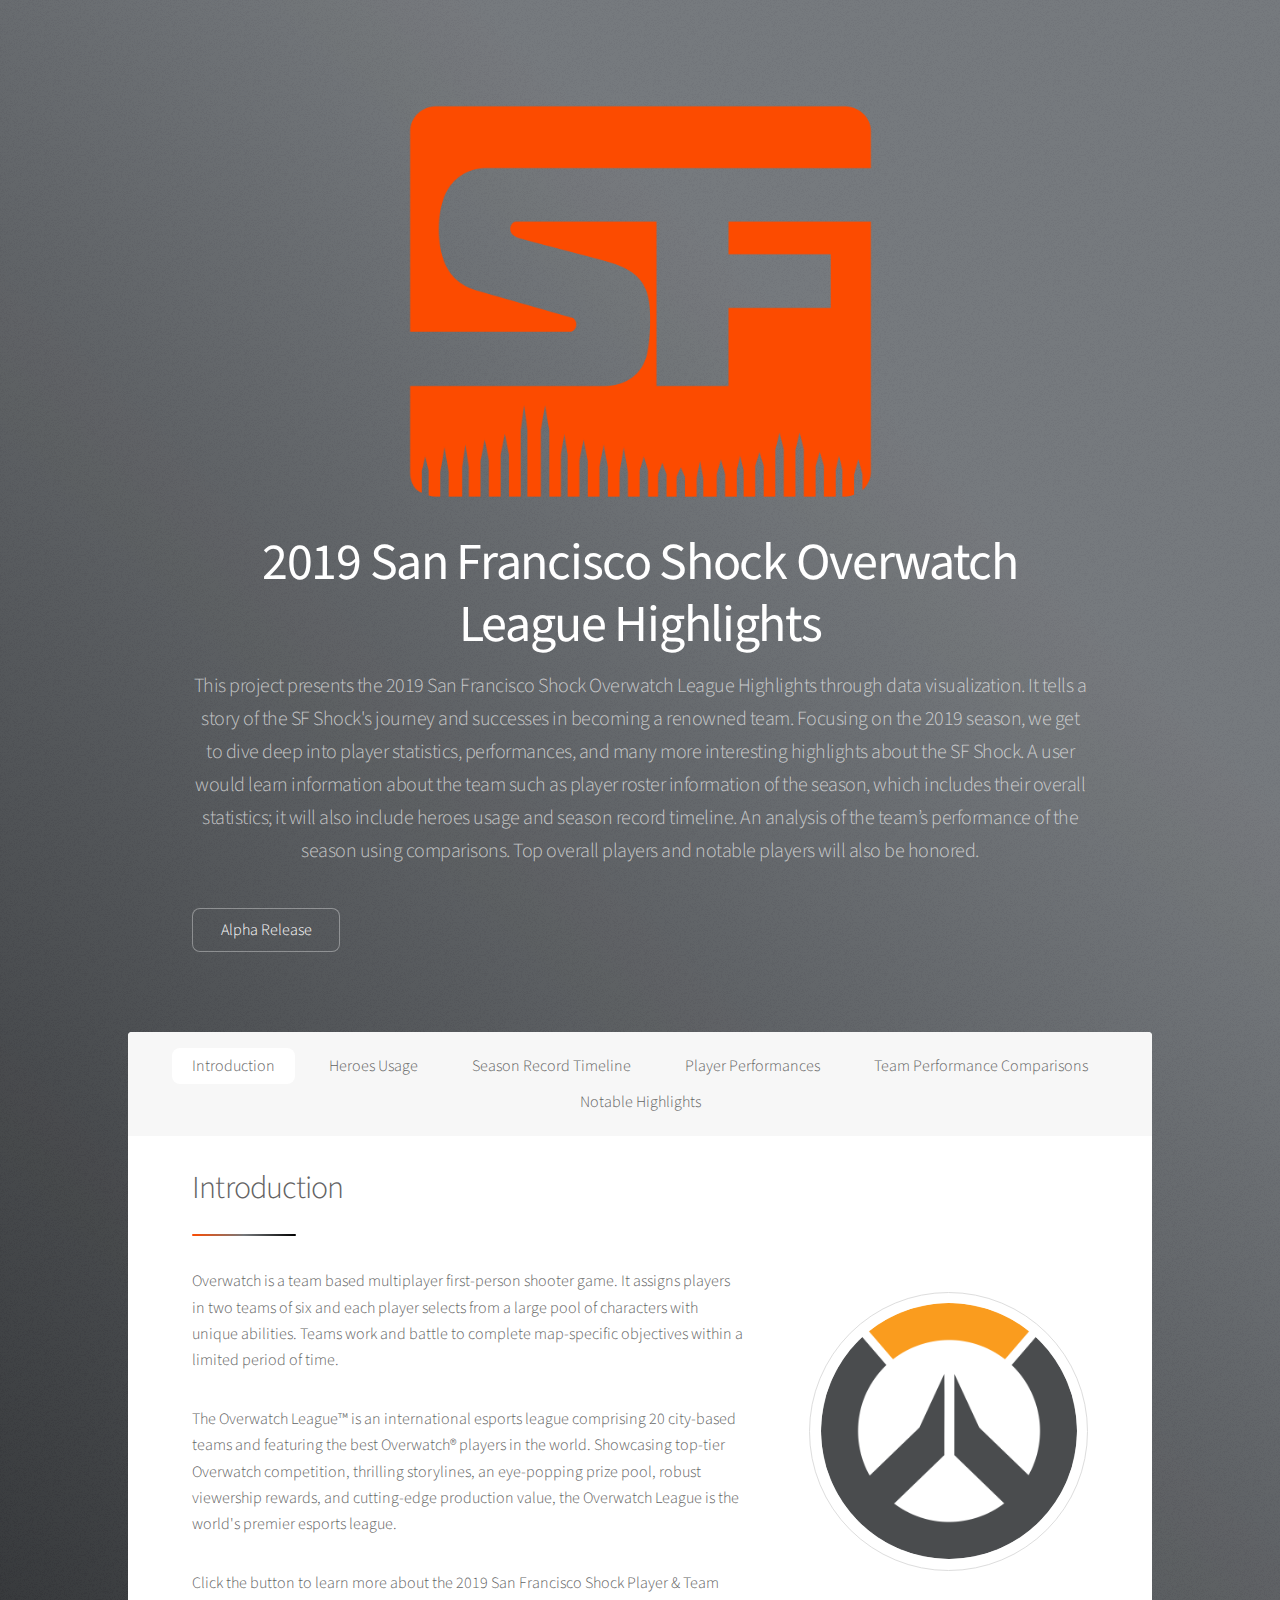
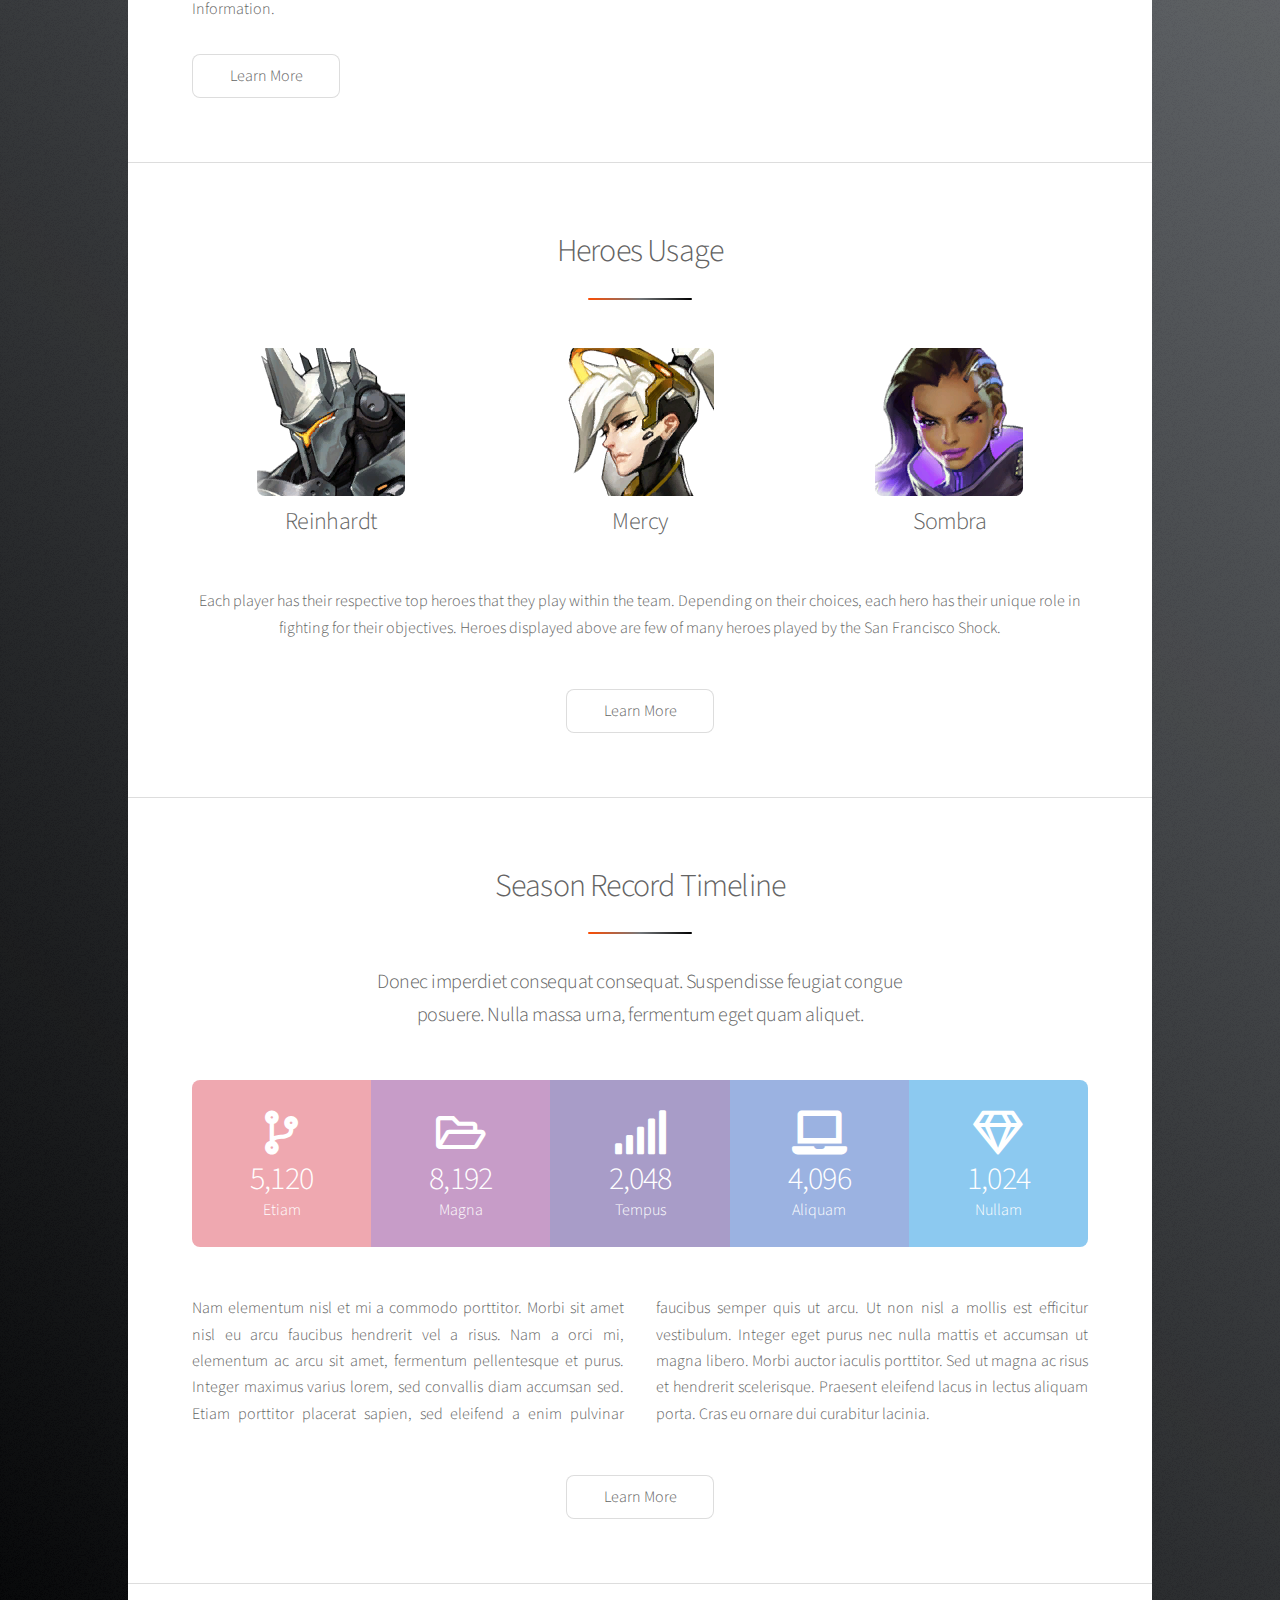
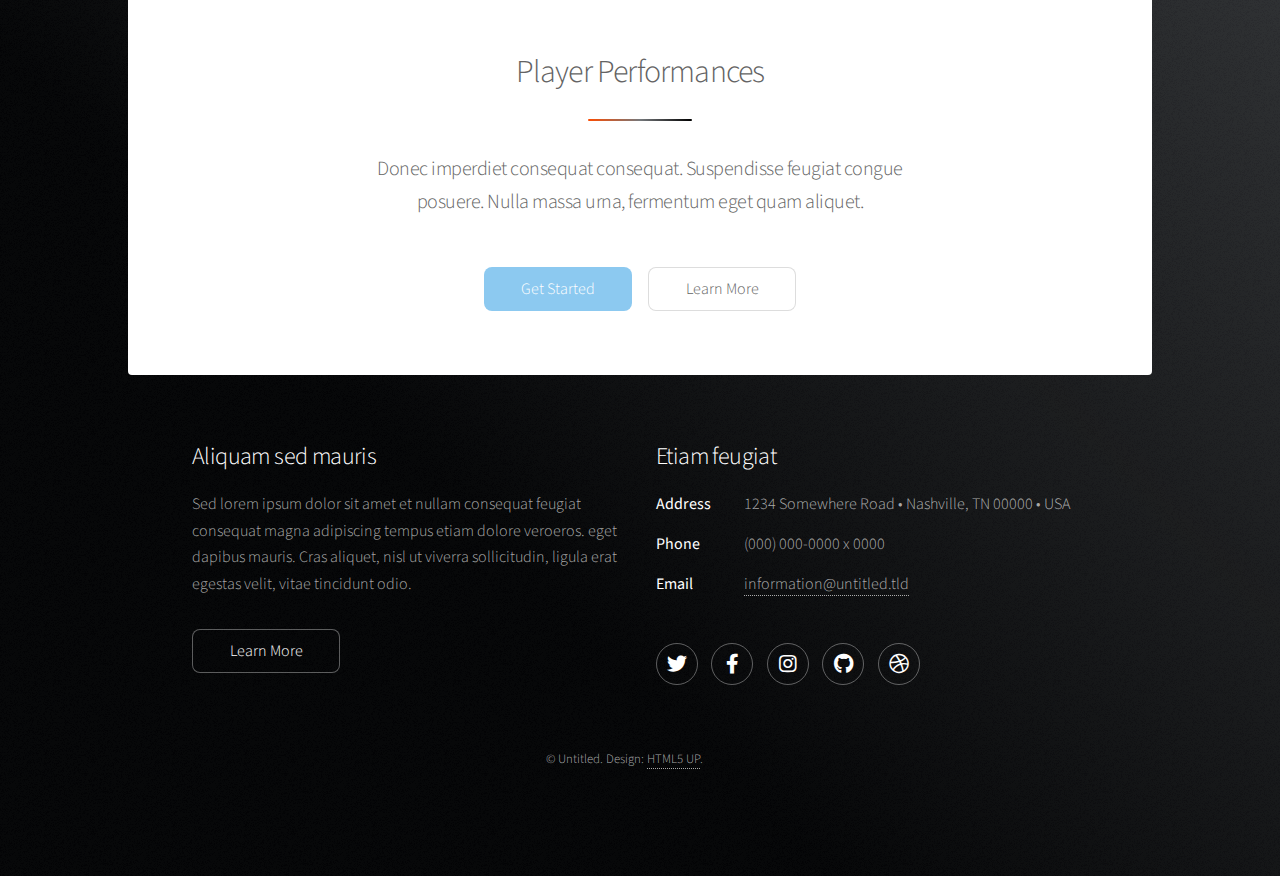
==== commit 0b97a493: "added images and updated html and css files" ====
--- a/index.html
+++ b/index.html
@@ -51,44 +51,57 @@
 								<div class="spotlight">
 									<div class="content">
 										<header class="major">
-											<h2>Ipsum sed adipiscing</h2>
+											<h2>Introduction</h2>
 										</header>
-										<p>Sed lorem ipsum dolor sit amet nullam consequat feugiat consequat magna
-										adipiscing magna etiam amet veroeros. Lorem ipsum dolor tempus sit cursus.
-										Tempus nisl et nullam lorem ipsum dolor sit amet aliquam.</p>
+										<p>Overwatch is a team based multiplayer first-person shooter game.
+											It assigns players in two teams of six and each player selects
+											from a large pool of characters with unique abilities.
+											Teams work and battle to complete map-specific objectives within a
+											limited period of time.
+										</p>
+										<p>The Overwatch League™ is an international esports league comprising
+											20 city-based teams and featuring the best Overwatch® players in the world.
+											Showcasing top-tier Overwatch competition, thrilling storylines,
+											an eye-popping prize pool, robust viewership rewards,
+											and cutting-edge production value, the Overwatch League is the
+											world's premier esports league.</p>
+										<p>Click the button to learn more about the
+											2019 San Francisco Shock Player & Team Information.
+										</p>
 										<ul class="actions">
-											<li><a href="generic.html" class="button">Learn More</a></li>
+											<li><a href="introduction.html" class="button">Learn More</a></li>
 										</ul>
 									</div>
-									<span class="image"><img src="images/pic01.jpg" alt="" /></span>
+									<span class="image"><img src="images/Overwatch_Logo.png" alt=""/></span>
 								</div>
 							</section>
 
 						<!-- First Section -->
 							<section id="first" class="main special">
 								<header class="major">
-									<h2>Magna veroeros</h2>
+									<h2>Heroes Usage</h2>
 								</header>
 								<ul class="features">
 									<li>
-										<span class="icon solid major style1 fa-code"></span>
-										<h3>Ipsum consequat</h3>
-										<p>Sed lorem amet ipsum dolor et amet nullam consequat a feugiat consequat tempus veroeros sed consequat.</p>
+										<span class="image"><img src="images/heroespics/reinhardt_portrait.png" alt=""/></span>
+										<h2>Reinhardt</h2>
 									</li>
 									<li>
-										<span class="icon major style3 fa-copy"></span>
-										<h3>Amed sed feugiat</h3>
-										<p>Sed lorem amet ipsum dolor et amet nullam consequat a feugiat consequat tempus veroeros sed consequat.</p>
+										<span class="image"><img src="images/heroespics/mercy_portrait.png"/></span>
+										<h2>Mercy</h2>
 									</li>
 									<li>
-										<span class="icon major style5 fa-gem"></span>
-										<h3>Dolor nullam</h3>
-										<p>Sed lorem amet ipsum dolor et amet nullam consequat a feugiat consequat tempus veroeros sed consequat.</p>
+										<span class="image"><img src="images/heroespics/sombra_portrait.png"/></span>
+										<h2>Sombra</h2>
 									</li>
 								</ul>
+								<p>Each player has their respective top heroes that they play within the team.
+									Depending on their choices, each hero has their unique role in fighting for their objectives.
+									Heroes displayed above are few of many heroes played by the San Francisco Shock.
+								</p>
 								<footer class="major">
 									<ul class="actions special">
-										<li><a href="generic.html" class="button">Learn More</a></li>
+										<li><a href="heroes_usage.html" class="button">Learn More</a></li>
 									</ul>
 								</footer>
 							</section>
@@ -96,7 +109,7 @@
 						<!-- Second Section -->
 							<section id="second" class="main special">
 								<header class="major">
-									<h2>Ipsum consequat</h2>
+									<h2>Season Record Timeline</h2>
 									<p>Donec imperdiet consequat consequat. Suspendisse feugiat congue<br />
 									posuere. Nulla massa urna, fermentum eget quam aliquet.</p>
 								</header>
@@ -130,10 +143,10 @@
 								</footer>
 							</section>
 
-						<!-- Get Started -->
+						<!-- Third -->
 							<section id="third" class="main special">
 								<header class="major">
-									<h2>Congue imperdiet</h2>
+									<h2>Player Performances</h2>
 									<p>Donec imperdiet consequat consequat. Suspendisse feugiat congue<br />
 									posuere. Nulla massa urna, fermentum eget quam aliquet.</p>
 								</header>
--- a/assets/css/main.css
+++ b/assets/css/main.css
@@ -99,11 +99,11 @@
 	}
 
 	body {
-		background-color: #FC4C02;
-		background-image: url("images/overlay.png"), -moz-linear-gradient(45deg, #FC4C02 15%, #75787B 85%);
-		background-image: url("images/overlay.png"), -webkit-linear-gradient(45deg, #FC4C02 15%, #75787B 85%);
-		background-image: url("images/overlay.png"), -ms-linear-gradient(45deg, #FC4C02 15%, #75787B 85%);
-		background-image: url("images/overlay.png"), linear-gradient(45deg, #FC4C02 15%, #75787B 85%);
+		background-color: #75787B;
+		background-image: url("images/overlay.png"), -moz-linear-gradient(45deg, #000000 15%, #75787B 85%);
+		background-image: url("images/overlay.png"), -webkit-linear-gradient(45deg, #000000 15%, #75787B 85%);
+		background-image: url("images/overlay.png"), -ms-linear-gradient(45deg, #000000 15%, #75787B 85%);
+		background-image: url("images/overlay.png"), linear-gradient(45deg, #000000 15%, #75787B 85%);
 	}
 
 		body.is-preload *, body.is-preload *:before, body.is-preload *:after {
@@ -120,7 +120,7 @@
 /* Type */
 
 	body {
-		background-color: #FC4C02;
+		background-color: #75787B;
 		color: rgba(255, 255, 255, 0.65);
 	}
 
@@ -1804,8 +1804,7 @@
 	.box {
 		border-radius: 8px;
 		border: solid;
-		margin-bottom: 2em;
-		padding: 1.5em;
+		margin-bottom: -2em;
 	}
 
 		.box > :last-child,
@@ -3546,10 +3545,10 @@
 
 		#main header.major h2:after {
 			background-color: #dddddd;
-			background-image: -moz-linear-gradient(90deg, #efa8b0, #a89cc8, #8cc9f0);
-			background-image: -webkit-linear-gradient(90deg, #efa8b0, #a89cc8, #8cc9f0);
-			background-image: -ms-linear-gradient(90deg, #efa8b0, #a89cc8, #8cc9f0);
-			background-image: linear-gradient(90deg, #efa8b0, #a89cc8, #8cc9f0);
+			background-image: -moz-linear-gradient(90deg, #FC4C02, #75787B, #000000);
+			background-image: -webkit-linear-gradient(90deg, #FC4C02, #75787B, #000000);
+			background-image: -ms-linear-gradient(90deg, #FC4C02, #75787B, #000000);
+			background-image: linear-gradient(90deg, #FC4C02, #75787B, #000000);
 		}
 
 		#main table tbody tr {
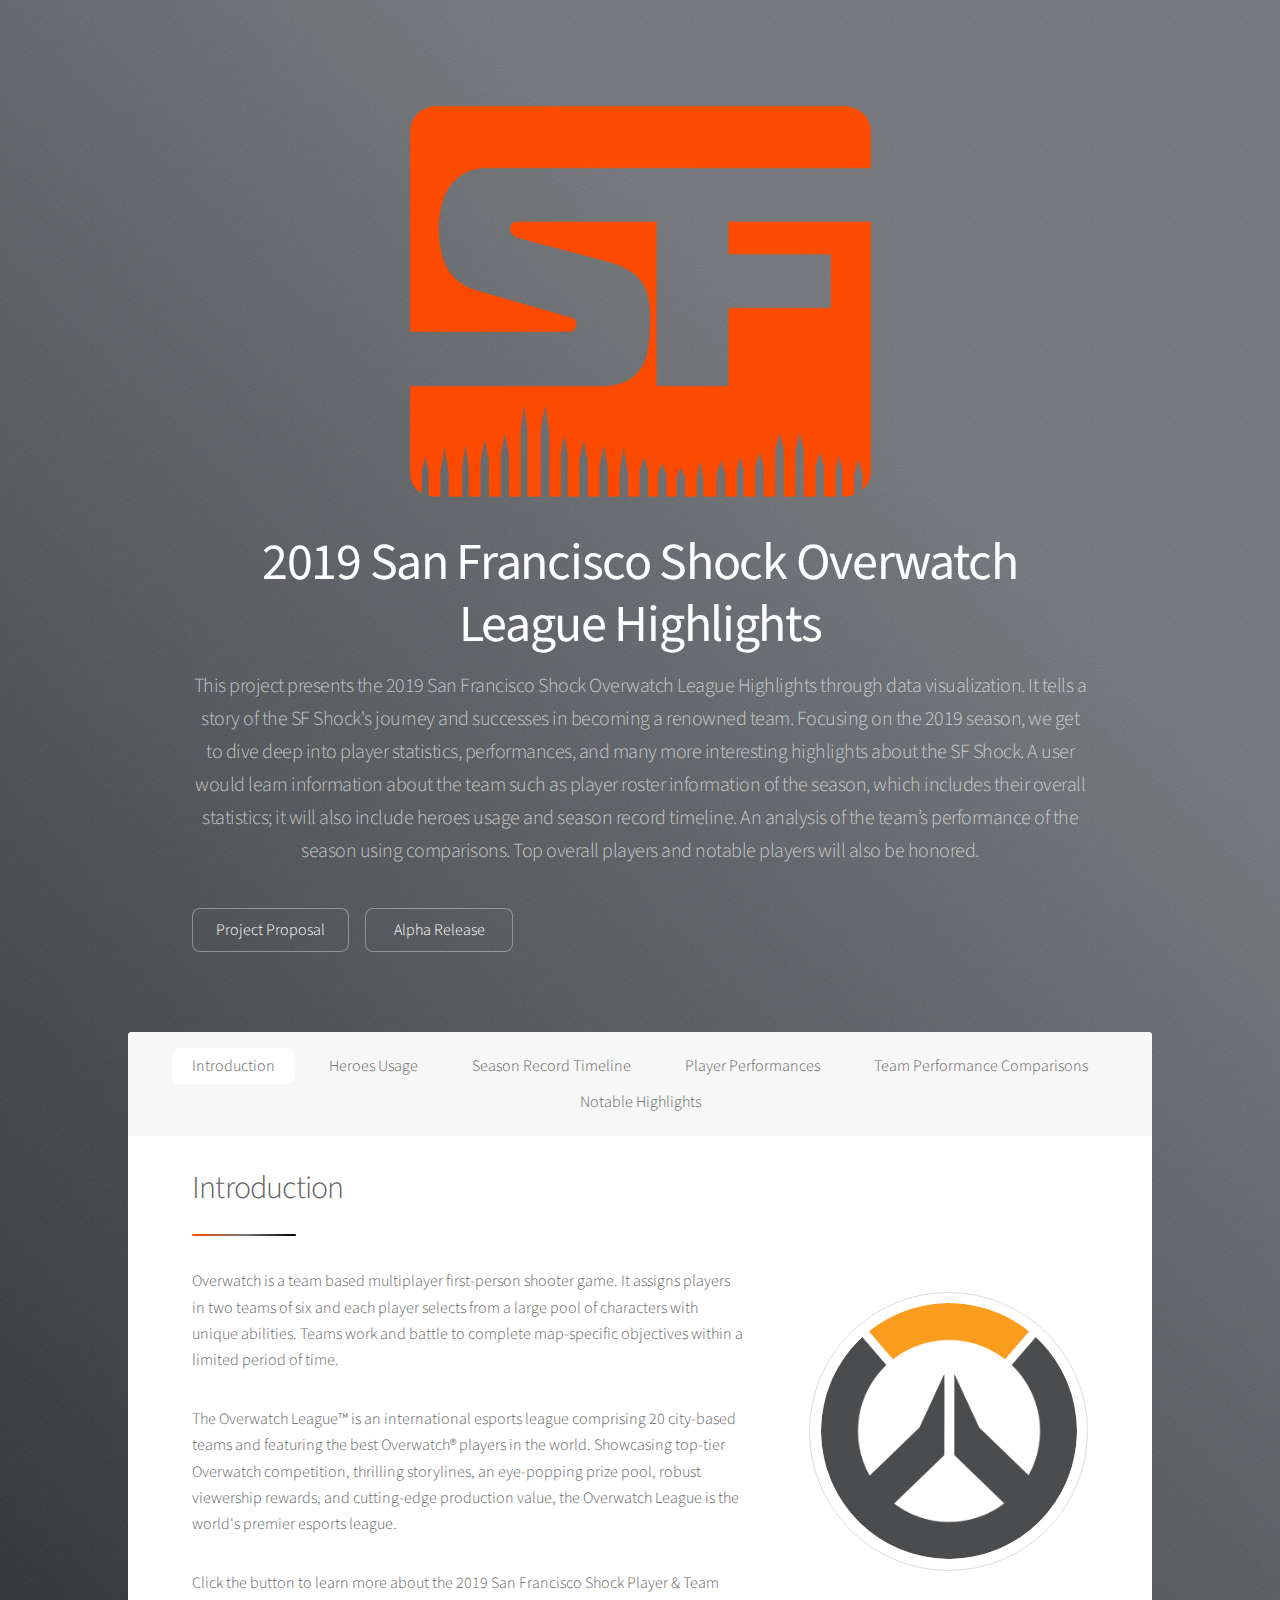
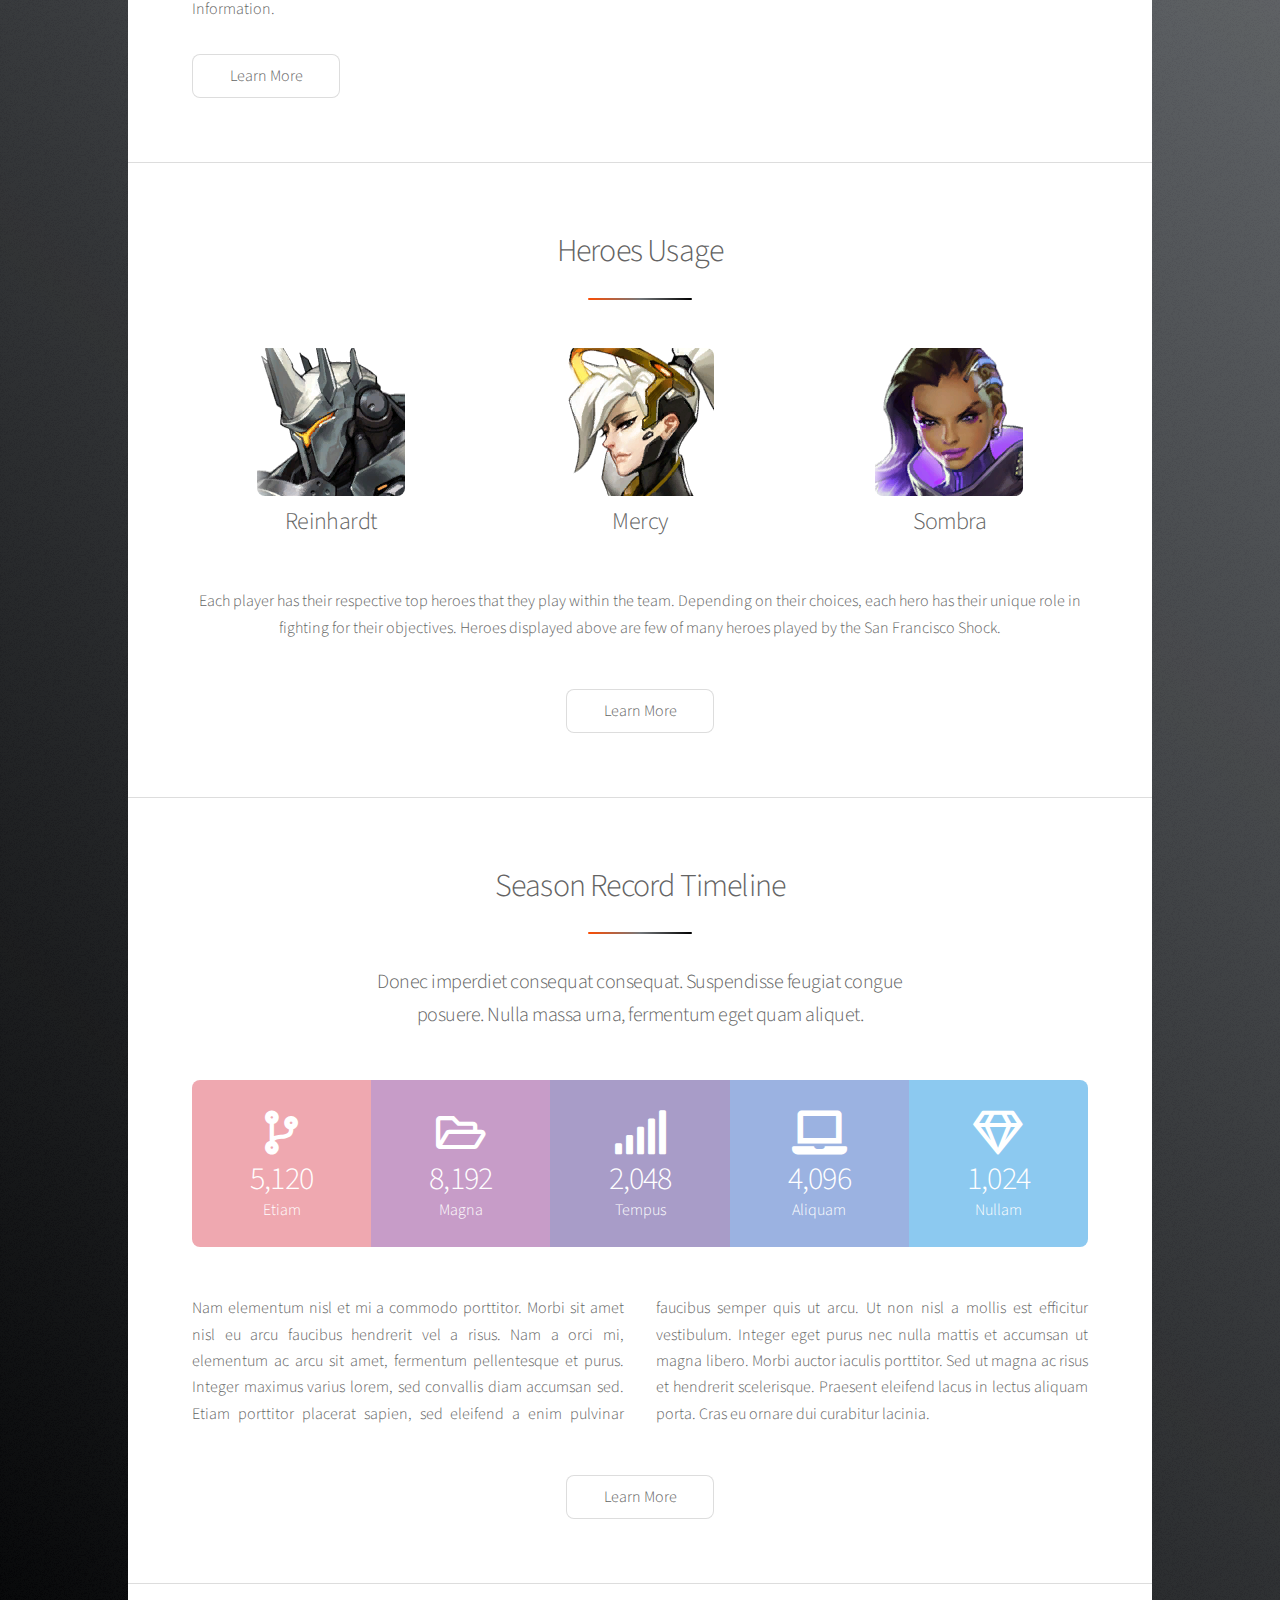
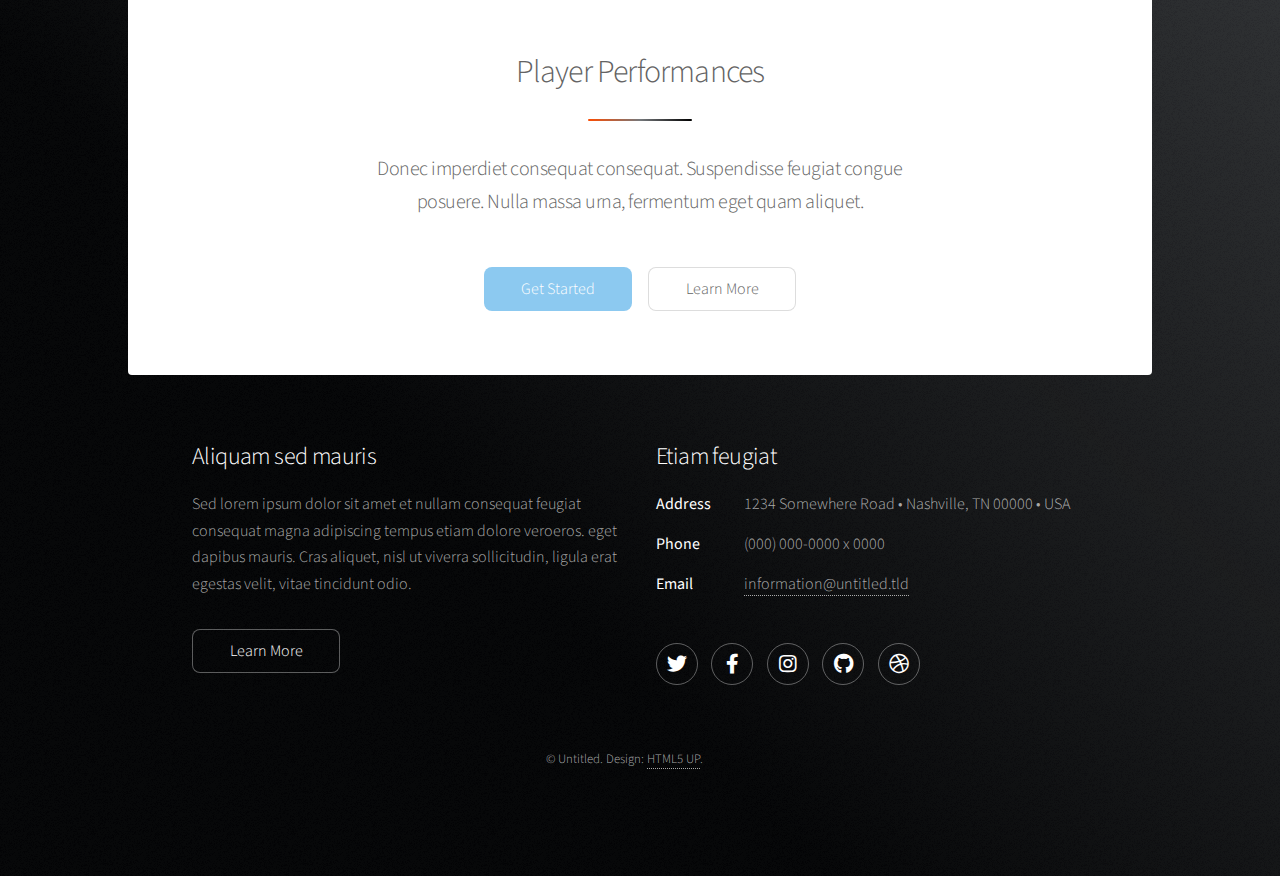
==== commit 7ea4d31c: "added project proposal" ====
--- a/index.html
+++ b/index.html
@@ -27,6 +27,7 @@
 							information of the season, which includes their overall statistics; it will also include heroes usage and season record timeline. An analysis of the
 							team’s performance of the season using comparisons. Top overall players and notable players will also be honored.</p>
 						<ul class="actions">
+							<li><a href="documents/Project%20Proposal%20-%20Ethan%20Zhou.pdf" class="button">Project Proposal</a></li>
 							<li><a href="documents/Alpha%20Release%20Report%20-%20Ethan%20Zhou.pdf" class="button">Alpha Release</a></li>
 						</ul>
 					</header>
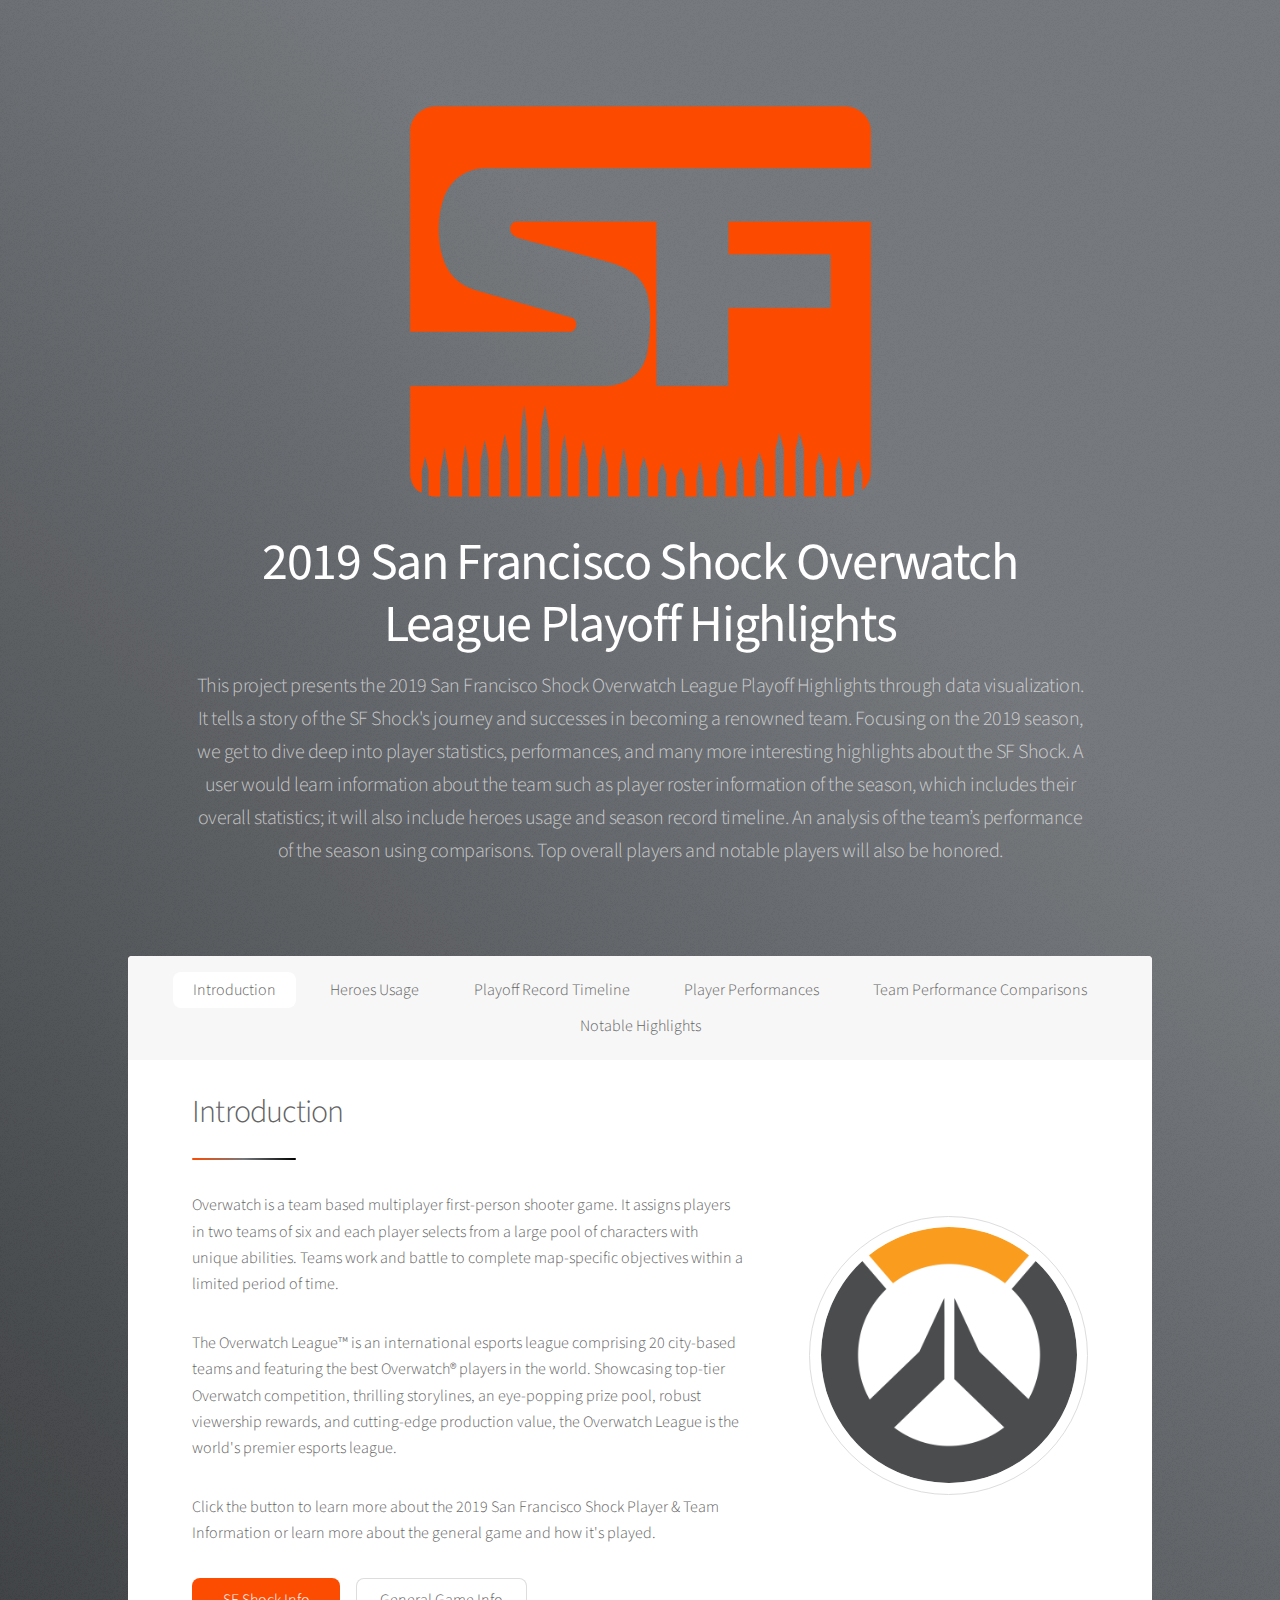
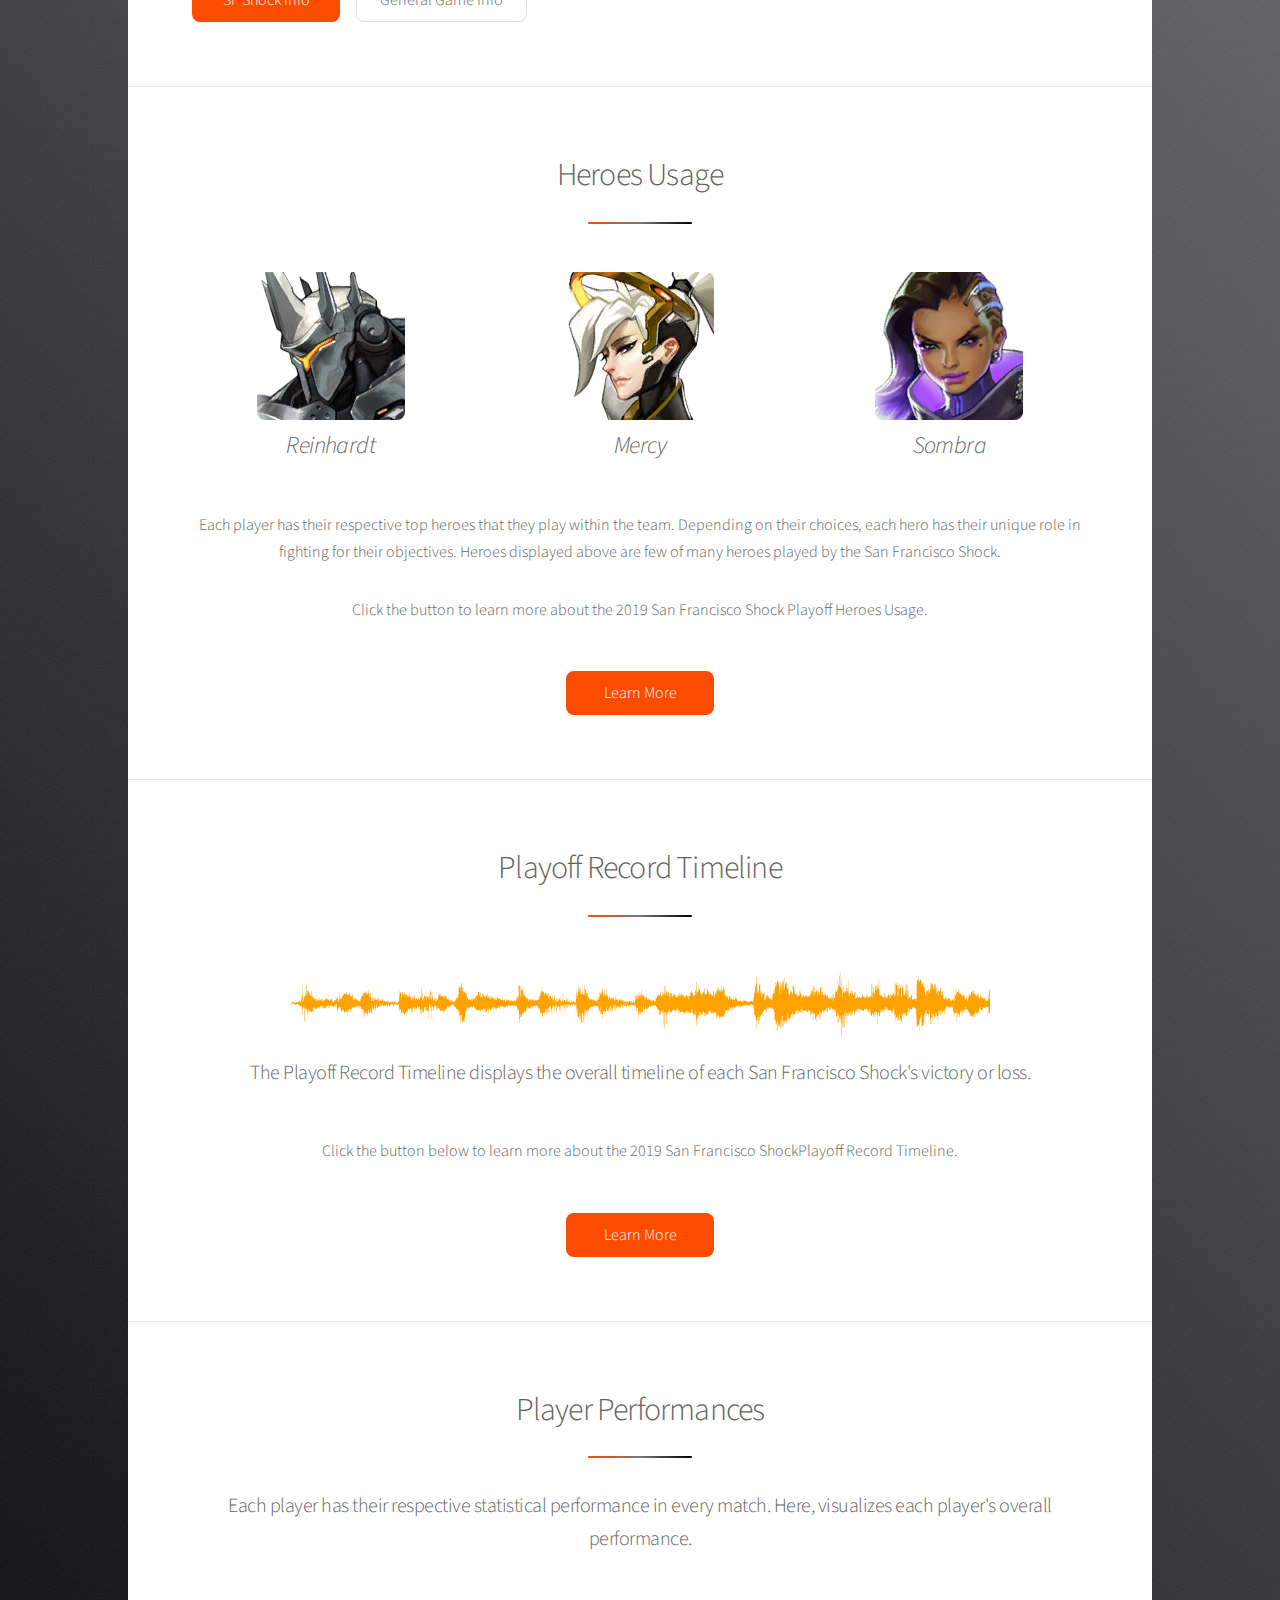
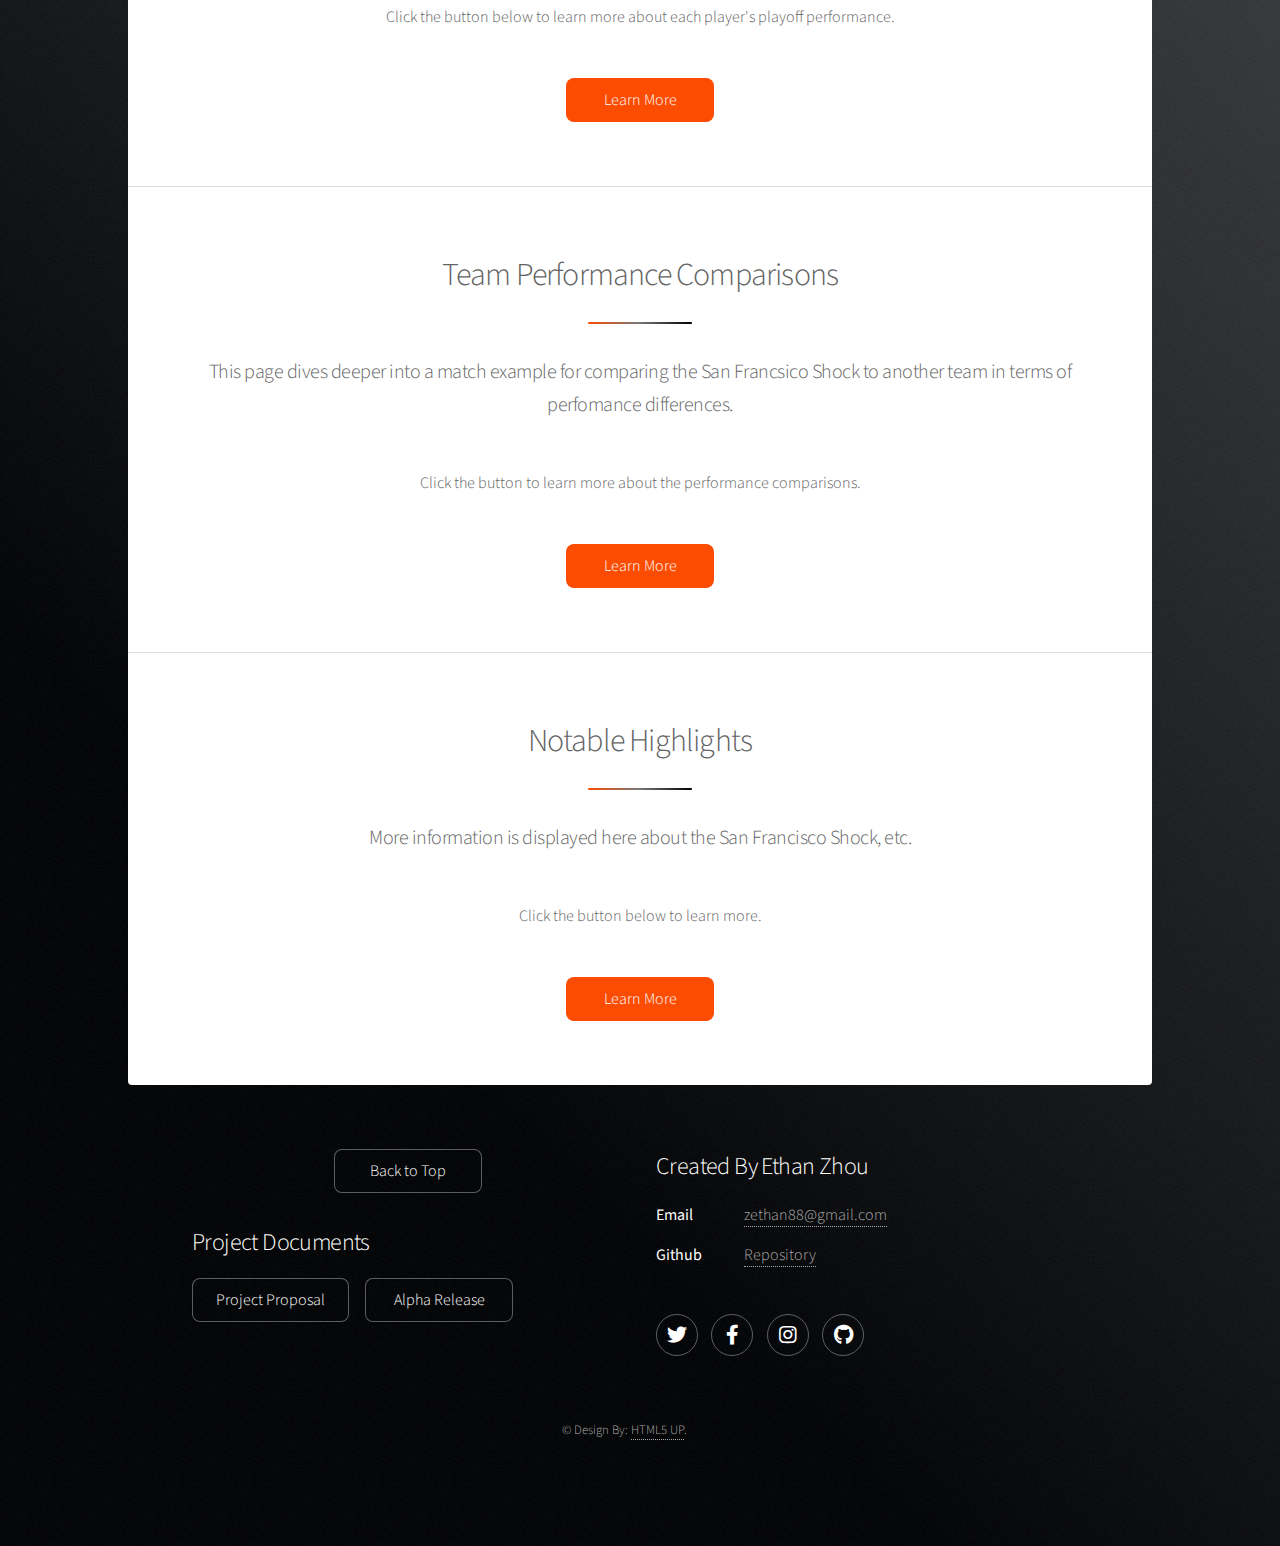
==== commit 932d7e1f: "beautified and gathered all necessary pages of the site." ====
--- a/index.html
+++ b/index.html
@@ -6,7 +6,7 @@
 -->
 <html>
 	<head>
-		<title>2019 San Francisco Shock Overwatch League Highlights</title>
+		<title>2019 San Francisco Shock Overwatch League Playoff Highlights</title>
 		<meta charset="utf-8" />
 		<meta name="viewport" content="width=device-width, initial-scale=1, user-scalable=no" />
 		<link rel="stylesheet" href="assets/css/main.css" />
@@ -20,16 +20,13 @@
 				<!-- Header -->
 					<header id="header" class="alt">
 						<span class="logo"><img src="images/orangeShockLogo.png" alt="" width="485" height="412" /></span>
-						<h1><b>2019 San Francisco Shock Overwatch League Highlights</b></h1>
-						<p>This project presents the 2019 San Francisco Shock Overwatch League Highlights through data visualization.
+						<h1><b>2019 San Francisco Shock Overwatch League Playoff Highlights</b></h1>
+						<p>This project presents the 2019 San Francisco Shock Overwatch League Playoff Highlights through data visualization.
 							It tells a story of the SF Shock's journey and successes in becoming a renowned team. Focusing on the 2019 season, we get to dive deep into player
 							statistics, performances, and many more interesting highlights about the SF Shock. A user would learn information about the team such as player roster
 							information of the season, which includes their overall statistics; it will also include heroes usage and season record timeline. An analysis of the
-							team’s performance of the season using comparisons. Top overall players and notable players will also be honored.</p>
-						<ul class="actions">
-							<li><a href="documents/Project%20Proposal%20-%20Ethan%20Zhou.pdf" class="button">Project Proposal</a></li>
-							<li><a href="documents/Alpha%20Release%20Report%20-%20Ethan%20Zhou.pdf" class="button">Alpha Release</a></li>
-						</ul>
+							team’s performance of the season using comparisons. Top overall players and notable players will also be honored.
+						</p>
 					</header>
 
 				<!-- Nav -->
@@ -37,7 +34,7 @@
 						<ul>
 							<li><a href="#intro" class="active">Introduction</a></li>
 							<li><a href="#first">Heroes Usage</a></li>
-							<li><a href="#second">Season Record Timeline</a></li>
+							<li><a href="#second">Playoff Record Timeline</a></li>
 							<li><a href="#third">Player Performances</a></li>
 							<li><a href="#fourth">Team Performance Comparisons</a></li>
 							<li><a href="#fifth">Notable Highlights</a></li>
@@ -65,12 +62,15 @@
 											Showcasing top-tier Overwatch competition, thrilling storylines,
 											an eye-popping prize pool, robust viewership rewards,
 											and cutting-edge production value, the Overwatch League is the
-											world's premier esports league.</p>
+											world's premier esports league.
+										</p>
 										<p>Click the button to learn more about the
-											2019 San Francisco Shock Player & Team Information.
+											2019 San Francisco Shock Player & Team Information or learn more about the
+											general game and how it's played.
 										</p>
 										<ul class="actions">
-											<li><a href="introduction.html" class="button">Learn More</a></li>
+											<li><a href="html/introduction.html" class="button primary">SF Shock Info</a></li>
+											<li><a href="html/gen_info.html" class="button">General Game Info</a></li>
 										</ul>
 									</div>
 									<span class="image"><img src="images/Overwatch_Logo.png" alt=""/></span>
@@ -85,24 +85,28 @@
 								<ul class="features">
 									<li>
 										<span class="image"><img src="images/heroespics/reinhardt_portrait.png" alt=""/></span>
-										<h2>Reinhardt</h2>
+										<h2><i>Reinhardt</i></h2>
 									</li>
 									<li>
-										<span class="image"><img src="images/heroespics/mercy_portrait.png"/></span>
-										<h2>Mercy</h2>
+										<span class="image"><img src="images/heroespics/mercy_portrait.png" alt=""/></span>
+										<h2><i>Mercy</i></h2>
 									</li>
 									<li>
-										<span class="image"><img src="images/heroespics/sombra_portrait.png"/></span>
-										<h2>Sombra</h2>
+										<span class="image"><img src="images/heroespics/sombra_portrait.png"alt=""/></span>
+										<h2><i>Sombra</i></h2>
 									</li>
 								</ul>
 								<p>Each player has their respective top heroes that they play within the team.
 									Depending on their choices, each hero has their unique role in fighting for their objectives.
 									Heroes displayed above are few of many heroes played by the San Francisco Shock.
 								</p>
+								<p>
+									Click the button to learn more about the 2019 San Francisco Shock
+									Playoff Heroes Usage.
+								</p>
 								<footer class="major">
 									<ul class="actions special">
-										<li><a href="heroes_usage.html" class="button">Learn More</a></li>
+										<li><a href="html/heroes_usage.html" class="button primary">Learn More</a></li>
 									</ul>
 								</footer>
 							</section>
@@ -110,36 +114,17 @@
 						<!-- Second Section -->
 							<section id="second" class="main special">
 								<header class="major">
-									<h2>Season Record Timeline</h2>
-									<p>Donec imperdiet consequat consequat. Suspendisse feugiat congue<br />
-									posuere. Nulla massa urna, fermentum eget quam aliquet.</p>
+									<h2>Playoff Record Timeline</h2>
+									<span class="image"><img width="700" height="100" src="images/orange_soundwave.png" alt=""/></span>
+									<p>
+										The Playoff Record Timeline displays the overall timeline of each San Francisco Shock's
+										victory or loss.<br>
+									</p>
 								</header>
-								<ul class="statistics">
-									<li class="style1">
-										<span class="icon solid fa-code-branch"></span>
-										<strong>5,120</strong> Etiam
-									</li>
-									<li class="style2">
-										<span class="icon fa-folder-open"></span>
-										<strong>8,192</strong> Magna
-									</li>
-									<li class="style3">
-										<span class="icon solid fa-signal"></span>
-										<strong>2,048</strong> Tempus
-									</li>
-									<li class="style4">
-										<span class="icon solid fa-laptop"></span>
-										<strong>4,096</strong> Aliquam
-									</li>
-									<li class="style5">
-										<span class="icon fa-gem"></span>
-										<strong>1,024</strong> Nullam
-									</li>
-								</ul>
-								<p class="content">Nam elementum nisl et mi a commodo porttitor. Morbi sit amet nisl eu arcu faucibus hendrerit vel a risus. Nam a orci mi, elementum ac arcu sit amet, fermentum pellentesque et purus. Integer maximus varius lorem, sed convallis diam accumsan sed. Etiam porttitor placerat sapien, sed eleifend a enim pulvinar faucibus semper quis ut arcu. Ut non nisl a mollis est efficitur vestibulum. Integer eget purus nec nulla mattis et accumsan ut magna libero. Morbi auctor iaculis porttitor. Sed ut magna ac risus et hendrerit scelerisque. Praesent eleifend lacus in lectus aliquam porta. Cras eu ornare dui curabitur lacinia.</p>
+								<p>Click the button below to learn more about the 2019 San Francisco ShockPlayoff Record Timeline.</p>
 								<footer class="major">
 									<ul class="actions special">
-										<li><a href="generic.html" class="button">Learn More</a></li>
+										<li><a href="html/playoff_timeline.html" class="button primary">Learn More</a></li>
 									</ul>
 								</footer>
 							</section>
@@ -148,47 +133,82 @@
 							<section id="third" class="main special">
 								<header class="major">
 									<h2>Player Performances</h2>
-									<p>Donec imperdiet consequat consequat. Suspendisse feugiat congue<br />
-									posuere. Nulla massa urna, fermentum eget quam aliquet.</p>
+									<p>
+										Each player has their respective statistical performance in every match.
+										Here, visualizes each player's overall performance.
+									</p>
 								</header>
+								<p>Click the button below to learn more about each player's playoff performance.</p>
 								<footer class="major">
 									<ul class="actions special">
-										<li><a href="generic.html" class="button primary">Get Started</a></li>
-										<li><a href="generic.html" class="button">Learn More</a></li>
+										<li><a href="html/player_perform.html" class="button primary">Learn More</a></li>
 									</ul>
 								</footer>
 							</section>
+
+						<!-- Fourth -->
+						<section id="fourth" class="main special">
+							<header class="major">
+								<h2>Team Performance Comparisons</h2>
+								<p>
+									This page dives deeper into a match example for comparing the San Francsico Shock
+									to another team in terms of perfomance differences.
+								</p>
+							</header>
+							<p>Click the button to learn more about the performance comparisons.</p>
+							<footer class="major">
+								<ul class="actions special">
+									<li><a href="html/team_perform.html" class="button primary">Learn More</a></li>
+								</ul>
+							</footer>
+						</section>
+
+						<!-- Fifth -->
+						<section id="fifth" class="main special">
+							<header class="major">
+								<h2>Notable Highlights</h2>
+								<p>
+									More information is displayed here about the San Francisco Shock, etc.
+								</p>
+							</header>
+							</p>Click the button below to learn more.</p>
+							<footer class="major">
+								<ul class="actions special">
+									<li><a href="html/notable.html" class="button primary">Learn More</a></li>
+								</ul>
+							</footer>
+						</section>
 
 					</div>
 
 				<!-- Footer -->
 					<footer id="footer">
 						<section>
-							<h2>Aliquam sed mauris</h2>
-							<p>Sed lorem ipsum dolor sit amet et nullam consequat feugiat consequat magna adipiscing tempus etiam dolore veroeros. eget dapibus mauris. Cras aliquet, nisl ut viverra sollicitudin, ligula erat egestas velit, vitae tincidunt odio.</p>
+							<ul class="actions special">
+								<li><a href="#" class="button">Back to Top</a></li>
+							</ul>
+							<h2>Project Documents</h2>
 							<ul class="actions">
-								<li><a href="generic.html" class="button">Learn More</a></li>
+								<li><a href="documents/Project%20Proposal%20-%20Ethan%20Zhou.pdf" class="button">Project Proposal</a></li>
+								<li><a href="documents/Alpha%20Release%20Report%20-%20Ethan%20Zhou.pdf" class="button">Alpha Release</a></li>
 							</ul>
 						</section>
 						<section>
-							<h2>Etiam feugiat</h2>
+							<h2>Created By Ethan Zhou</h2>
 							<dl class="alt">
-								<dt>Address</dt>
-								<dd>1234 Somewhere Road &bull; Nashville, TN 00000 &bull; USA</dd>
-								<dt>Phone</dt>
-								<dd>(000) 000-0000 x 0000</dd>
 								<dt>Email</dt>
-								<dd><a href="#">information@untitled.tld</a></dd>
+								<dd><a href="#">zethan88@gmail.com</a></dd>
+								<dt>Github</dt>
+								<dd><a href="https://github.com/zethan88/sf-shock-owl-highlights">Repository</a></dd>
 							</dl>
 							<ul class="icons">
 								<li><a href="#" class="icon brands fa-twitter alt"><span class="label">Twitter</span></a></li>
 								<li><a href="#" class="icon brands fa-facebook-f alt"><span class="label">Facebook</span></a></li>
 								<li><a href="#" class="icon brands fa-instagram alt"><span class="label">Instagram</span></a></li>
 								<li><a href="#" class="icon brands fa-github alt"><span class="label">GitHub</span></a></li>
-								<li><a href="#" class="icon brands fa-dribbble alt"><span class="label">Dribbble</span></a></li>
 							</ul>
 						</section>
-						<p class="copyright">&copy; Untitled. Design: <a href="https://html5up.net">HTML5 UP</a>.</p>
+						<p class="copyright">&copy; Design By: <a href="https://html5up.net">HTML5 UP</a>.</p>
 					</footer>
 
 			</div>
--- a/assets/css/main.css
+++ b/assets/css/main.css
@@ -3410,7 +3410,7 @@
 			#main input[type="button"].primary,
 			#main button.primary,
 			#main .button.primary {
-				background-color: #8cc9f0;
+				background-color: #FC4C02;
 				color: #ffffff !important;
 				box-shadow: none;
 			}
@@ -3420,7 +3420,7 @@
 				#main input[type="button"].primary:hover,
 				#main button.primary:hover,
 				#main .button.primary:hover {
-					background-color: #9acff2;
+					background-color: #fc7702;
 				}
 
 				#main input[type="submit"].primary:active,
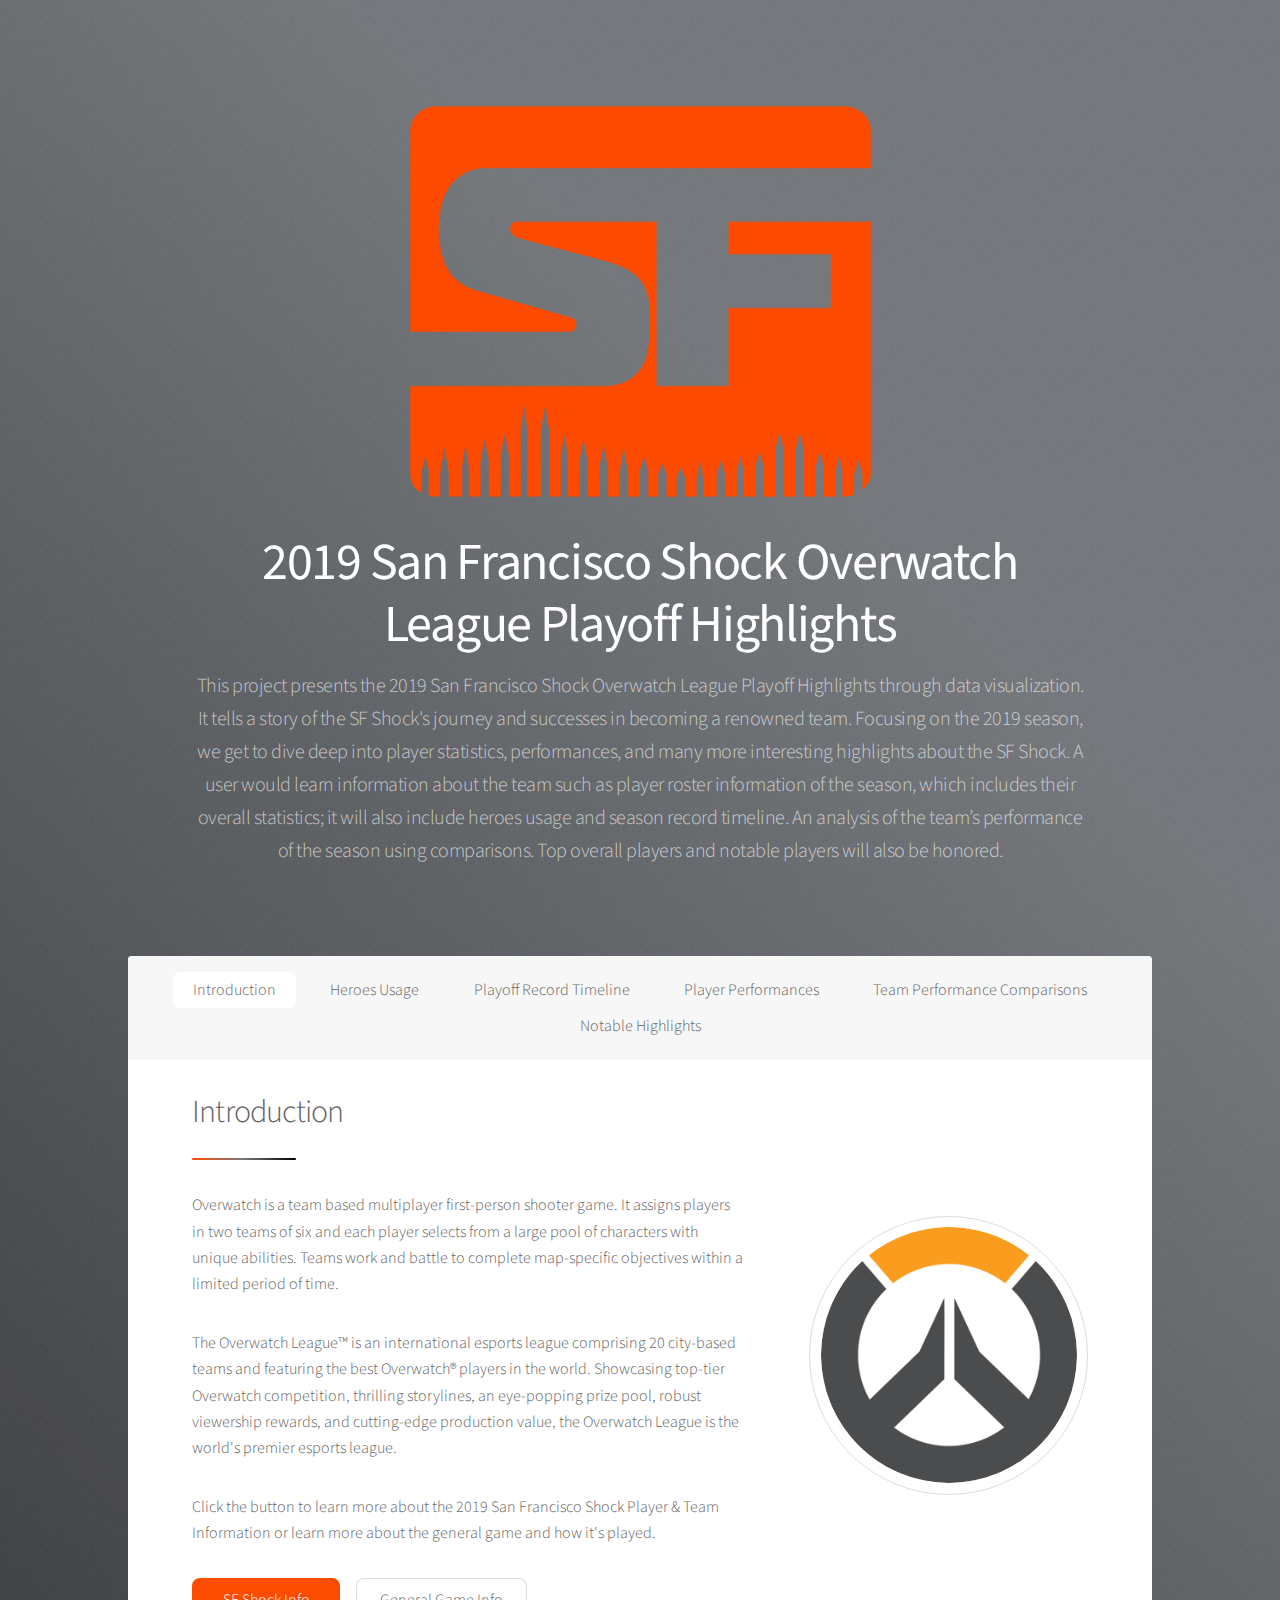
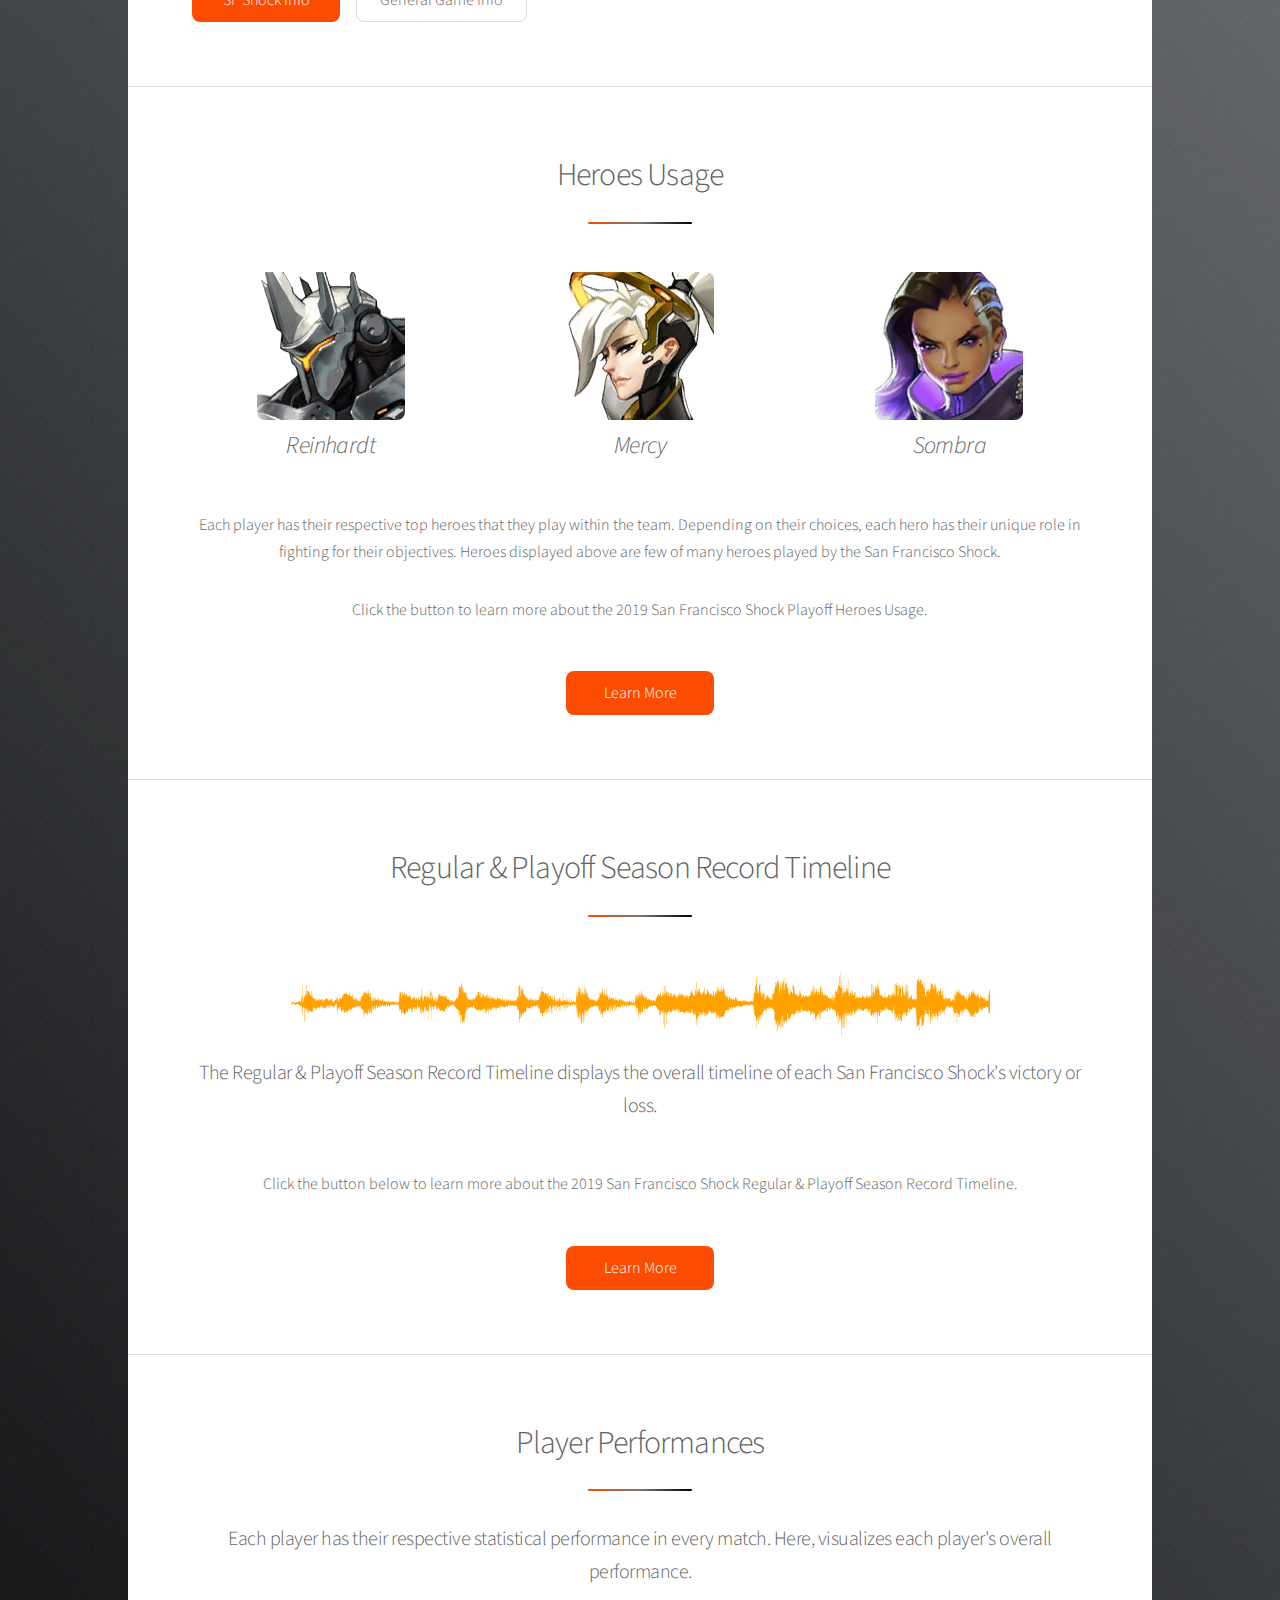
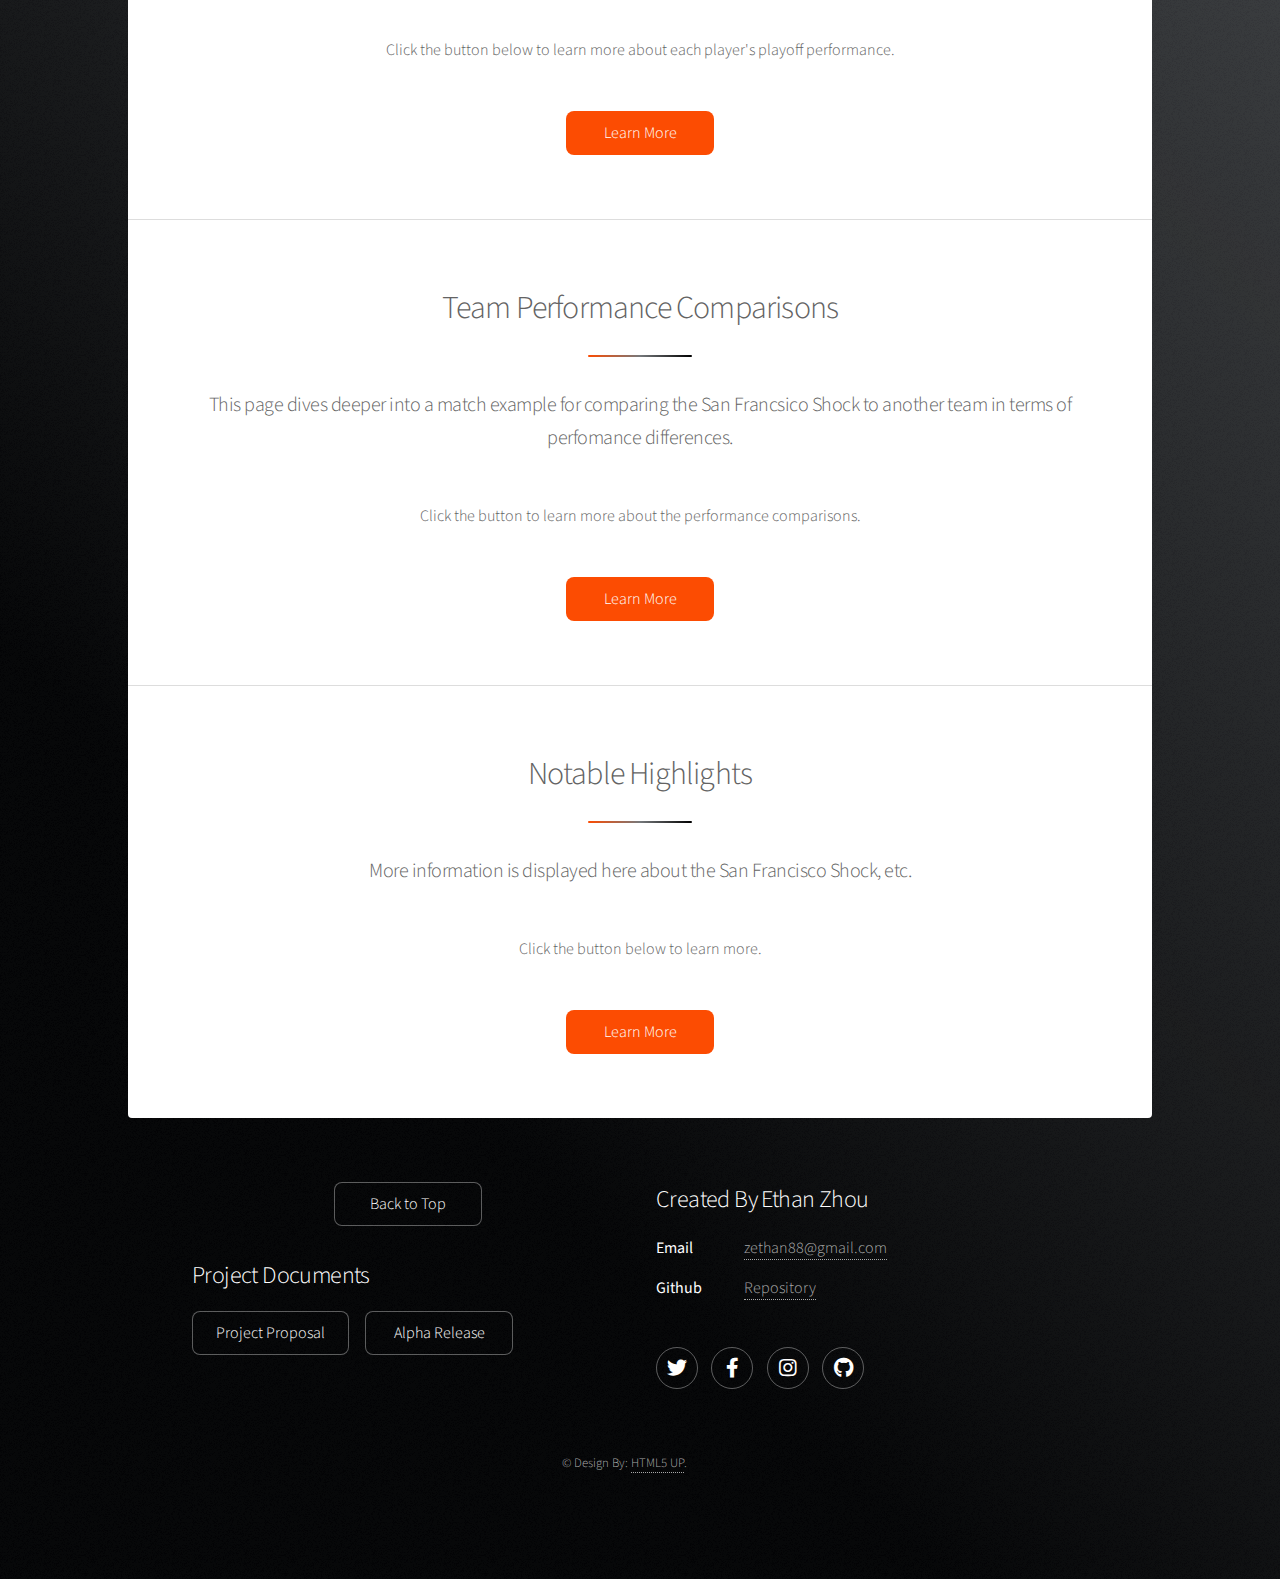
==== commit 4aafbea7: "working on visuals" ====
--- a/index.html
+++ b/index.html
@@ -114,17 +114,17 @@
 						<!-- Second Section -->
 							<section id="second" class="main special">
 								<header class="major">
-									<h2>Playoff Record Timeline</h2>
+									<h2>Regular & Playoff Season Record Timeline</h2>
 									<span class="image"><img width="700" height="100" src="images/orange_soundwave.png" alt=""/></span>
 									<p>
-										The Playoff Record Timeline displays the overall timeline of each San Francisco Shock's
+										The Regular & Playoff Season Record Timeline displays the overall timeline of each San Francisco Shock's
 										victory or loss.<br>
 									</p>
 								</header>
-								<p>Click the button below to learn more about the 2019 San Francisco ShockPlayoff Record Timeline.</p>
+								<p>Click the button below to learn more about the 2019 San Francisco Shock Regular & Playoff Season Record Timeline.</p>
 								<footer class="major">
 									<ul class="actions special">
-										<li><a href="html/playoff_timeline.html" class="button primary">Learn More</a></li>
+										<li><a href="html/timeline.html" class="button primary">Learn More</a></li>
 									</ul>
 								</footer>
 							</section>
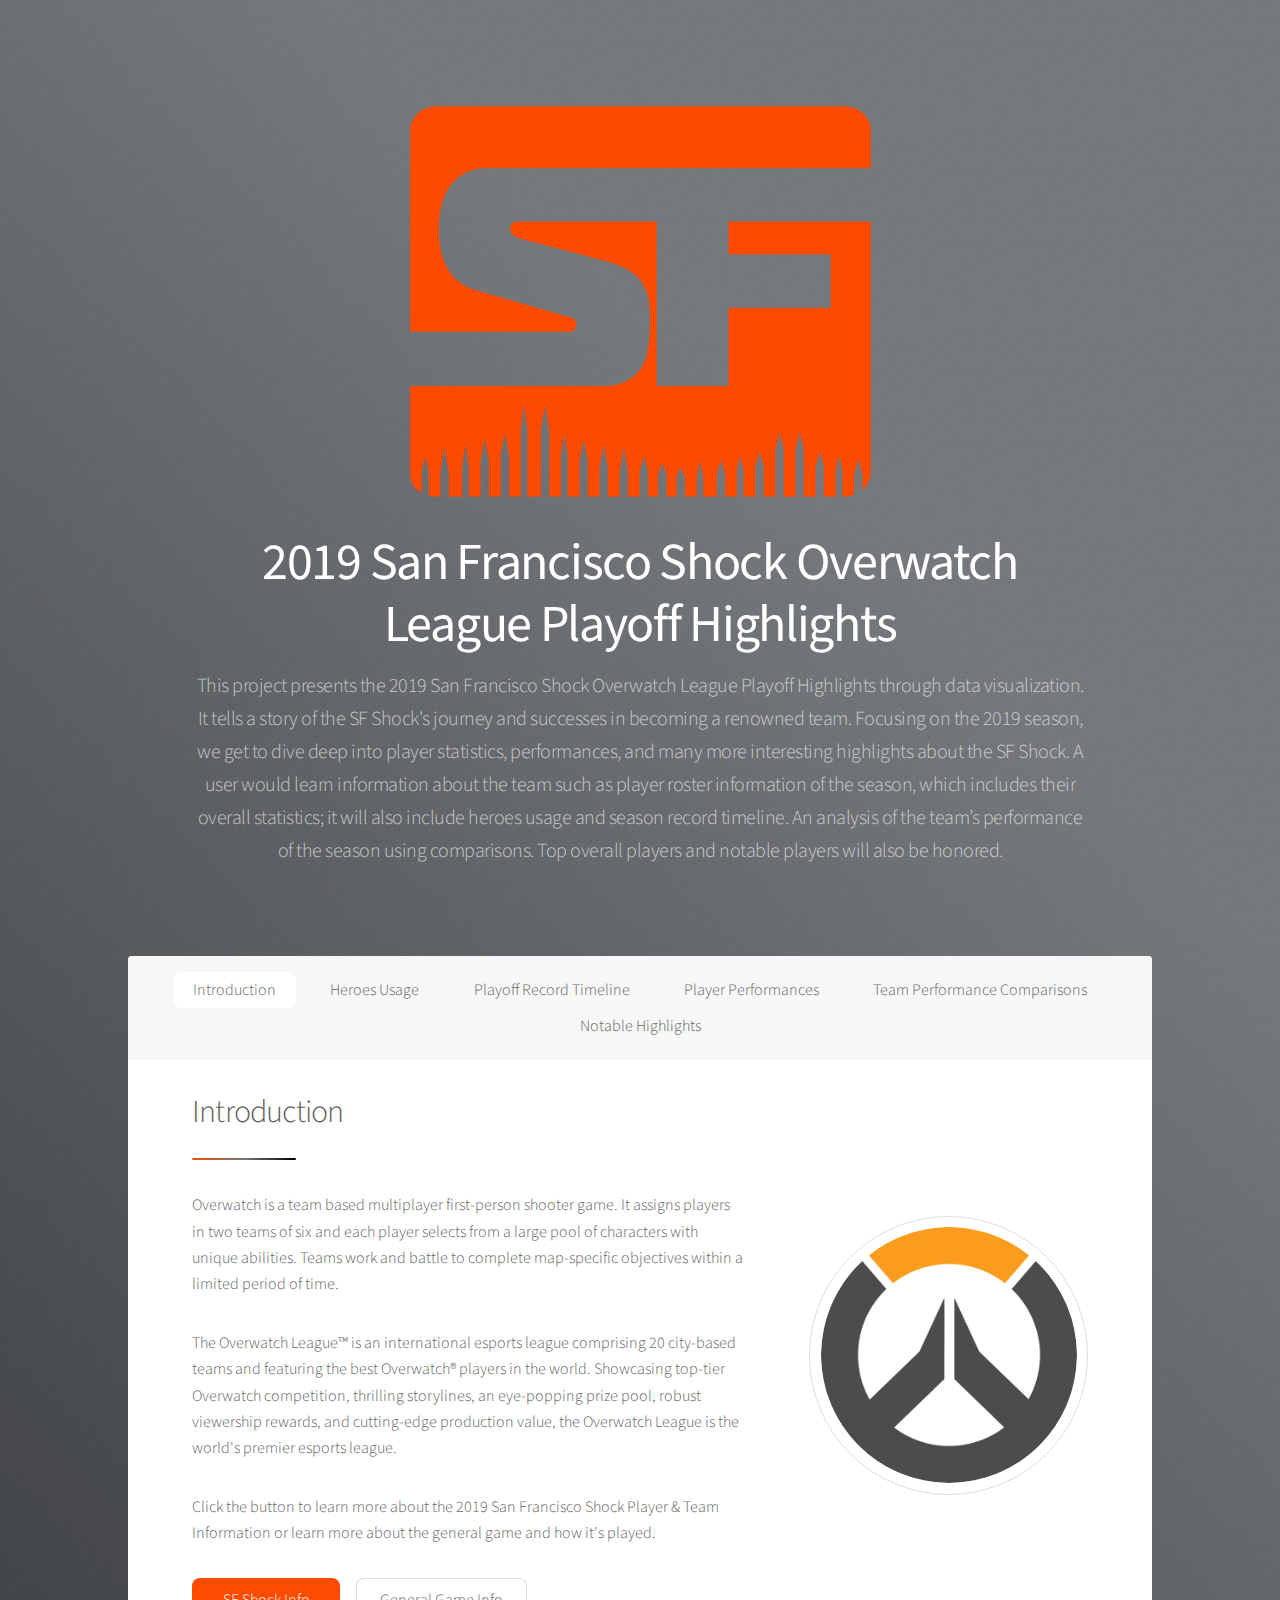
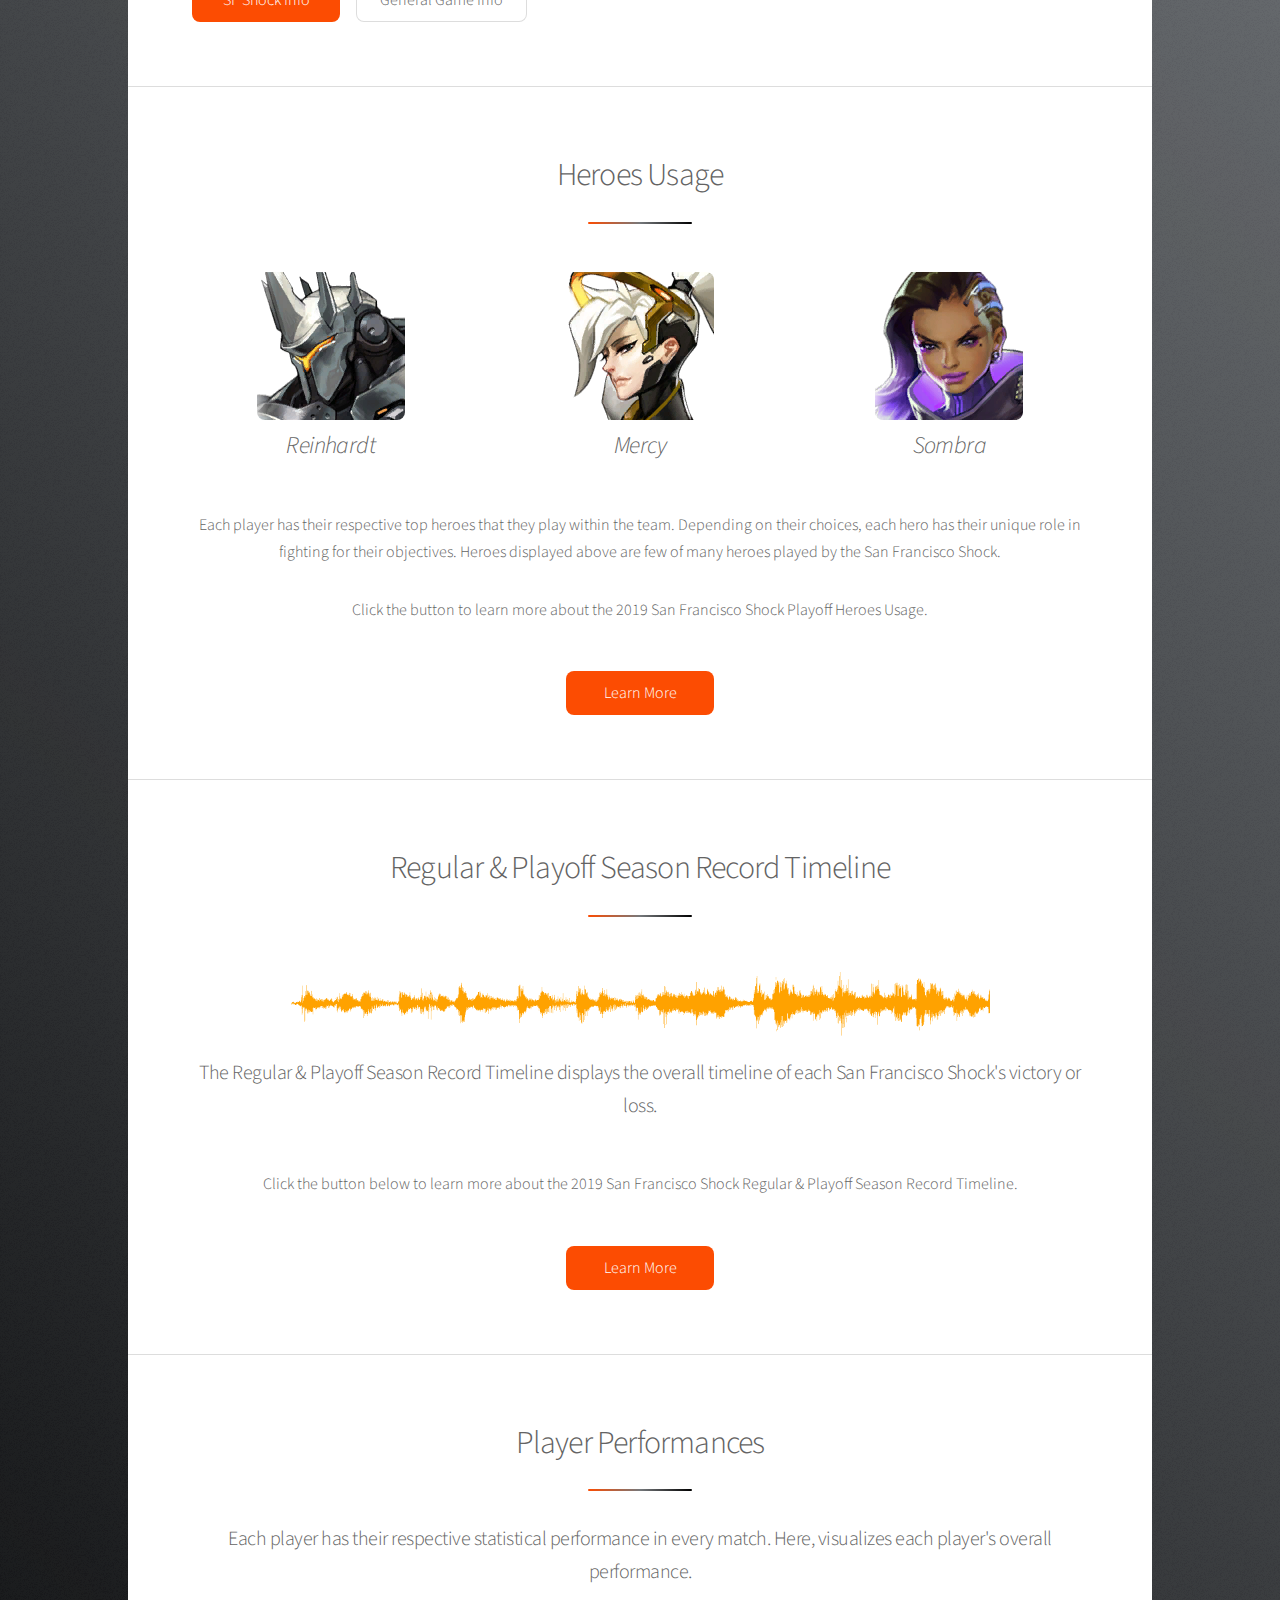
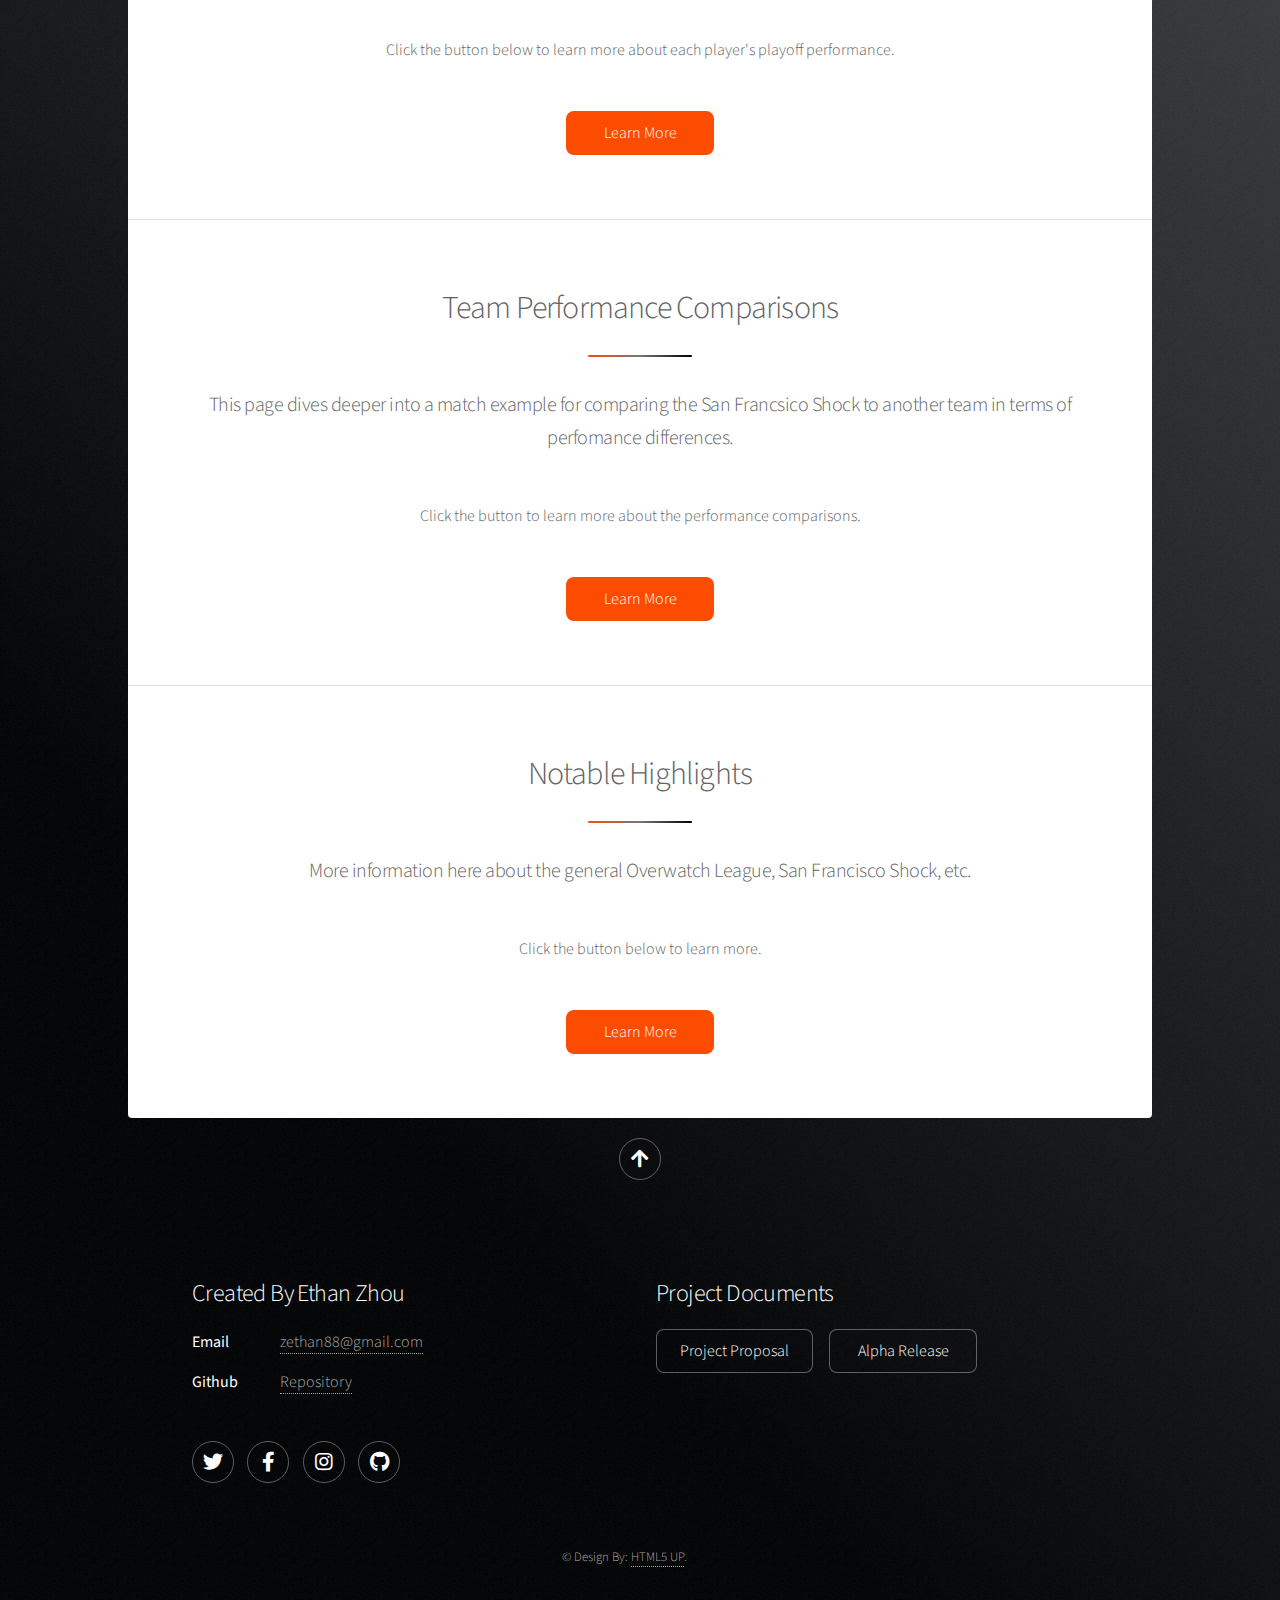
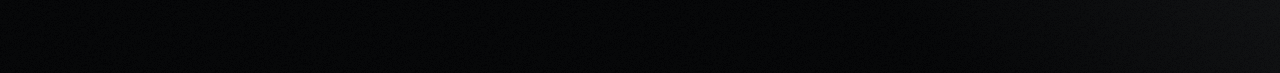
==== commit 293b55a6: "all descriptions and temp visuals laid out, still working on visuals" ====
--- a/index.html
+++ b/index.html
@@ -168,7 +168,7 @@
 							<header class="major">
 								<h2>Notable Highlights</h2>
 								<p>
-									More information is displayed here about the San Francisco Shock, etc.
+									More information here about the general Overwatch League, San Francisco Shock, etc.
 								</p>
 							</header>
 							</p>Click the button below to learn more.</p>
@@ -182,17 +182,12 @@
 					</div>
 
 				<!-- Footer -->
+					<div style="margin: 20px">
+						<ul class="actions special">
+							<li><a href="#" class="icon solid fa-arrow-up alt"><span class="label">Top</span></a></li>
+						</ul>
+					</div>
 					<footer id="footer">
-						<section>
-							<ul class="actions special">
-								<li><a href="#" class="button">Back to Top</a></li>
-							</ul>
-							<h2>Project Documents</h2>
-							<ul class="actions">
-								<li><a href="documents/Project%20Proposal%20-%20Ethan%20Zhou.pdf" class="button">Project Proposal</a></li>
-								<li><a href="documents/Alpha%20Release%20Report%20-%20Ethan%20Zhou.pdf" class="button">Alpha Release</a></li>
-							</ul>
-						</section>
 						<section>
 							<h2>Created By Ethan Zhou</h2>
 							<dl class="alt">
@@ -208,6 +203,13 @@
 								<li><a href="#" class="icon brands fa-github alt"><span class="label">GitHub</span></a></li>
 							</ul>
 						</section>
+						<section>
+							<h2>Project Documents</h2>
+							<ul class="actions">
+								<li><a href="documents/Project%20Proposal%20-%20Ethan%20Zhou.pdf" class="button">Project Proposal</a></li>
+								<li><a href="documents/Alpha%20Release%20Report%20-%20Ethan%20Zhou.pdf" class="button">Alpha Release</a></li>
+							</ul>
+						</section>
 						<p class="copyright">&copy; Design By: <a href="https://html5up.net">HTML5 UP</a>.</p>
 					</footer>
 
--- a/assets/css/main.css
+++ b/assets/css/main.css
@@ -1805,6 +1805,8 @@
 		border-radius: 8px;
 		border: solid;
 		margin-bottom: -2em;
+		margin-right: 10px;
+		margin-left: 10px;
 	}
 
 		.box > :last-child,
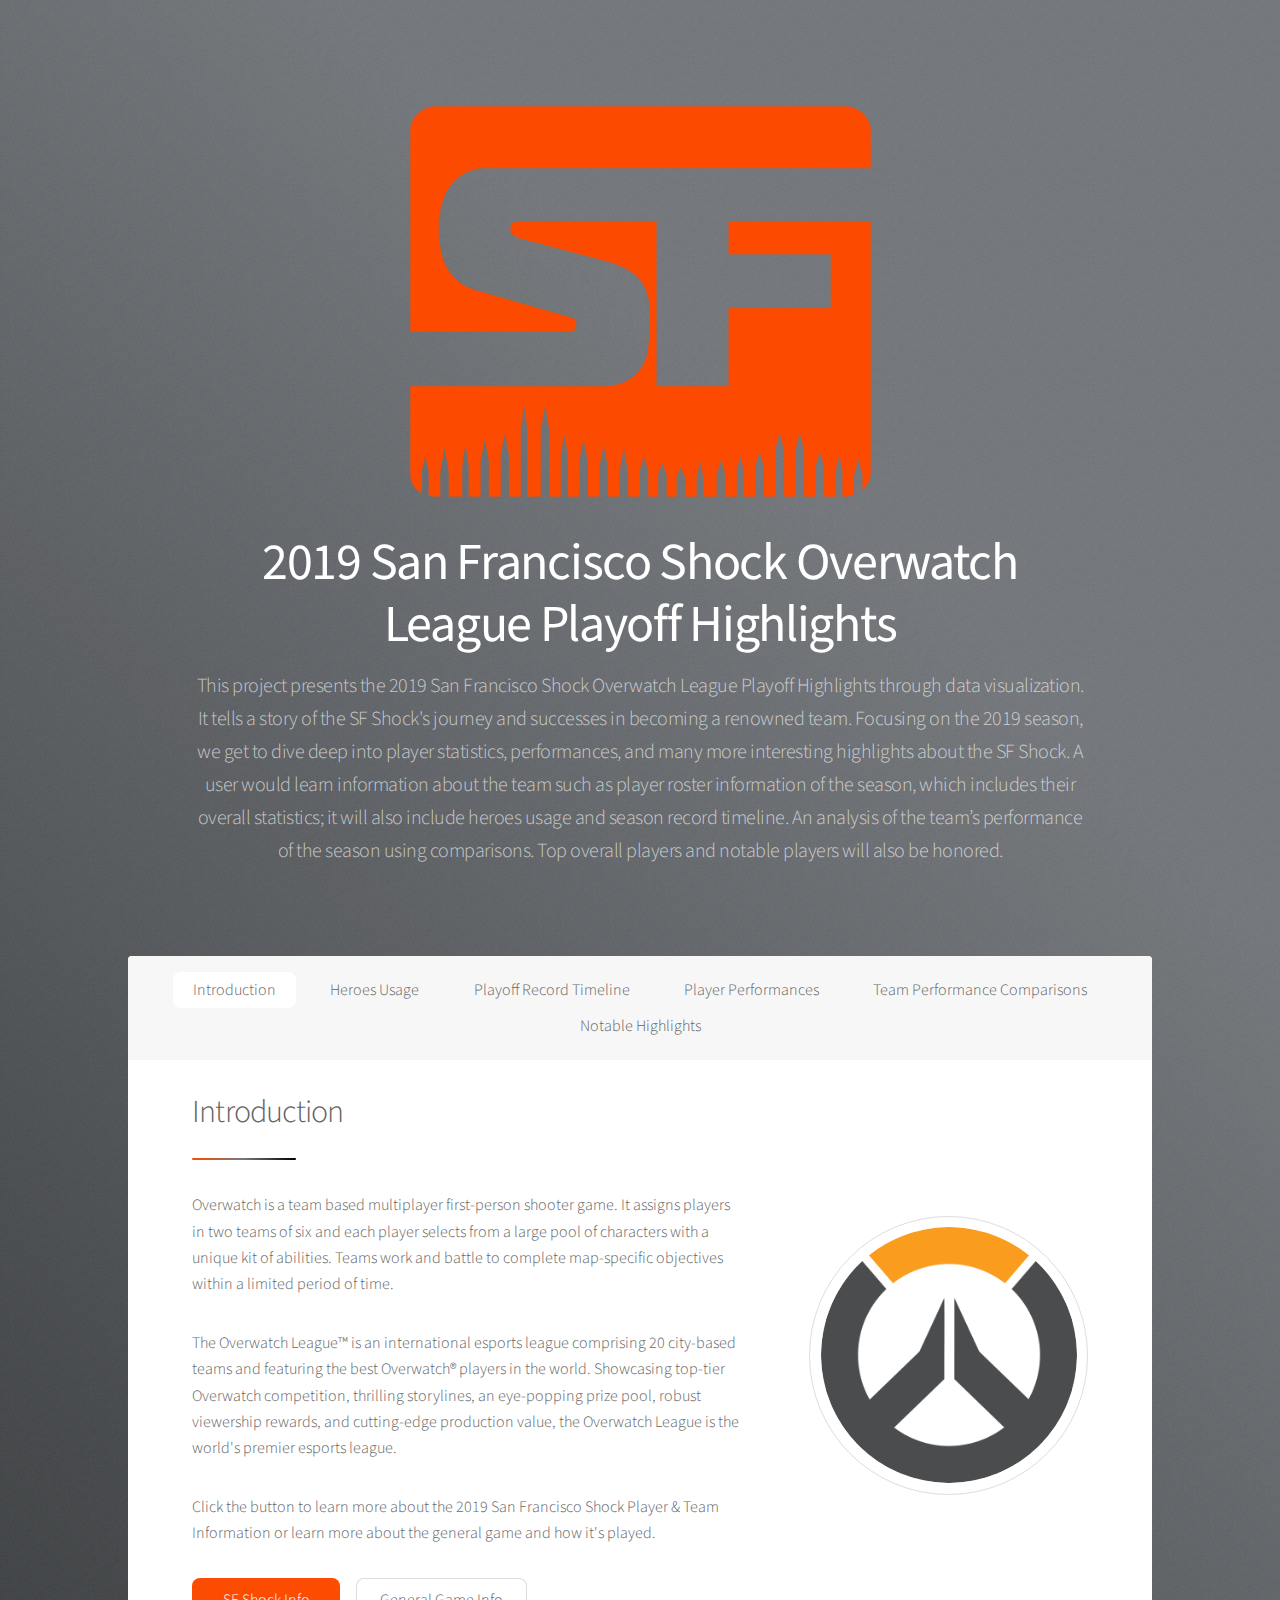
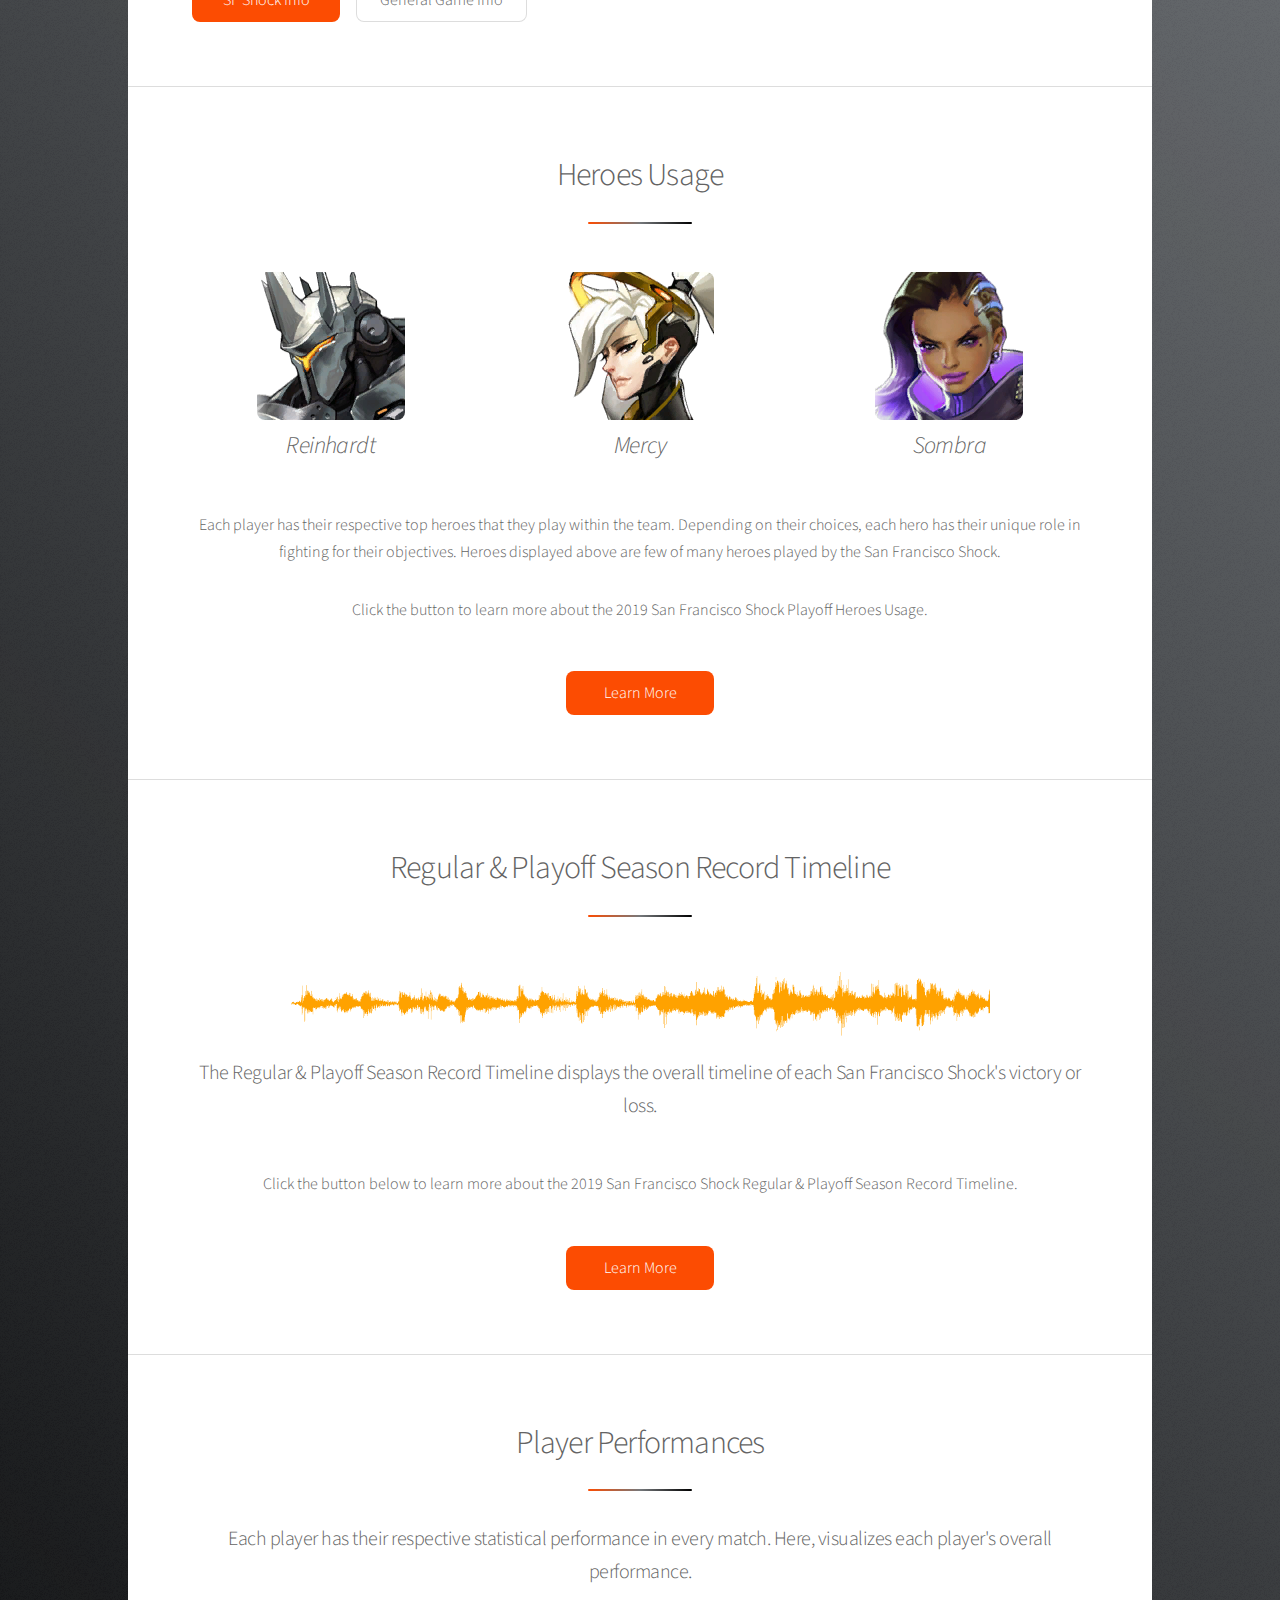
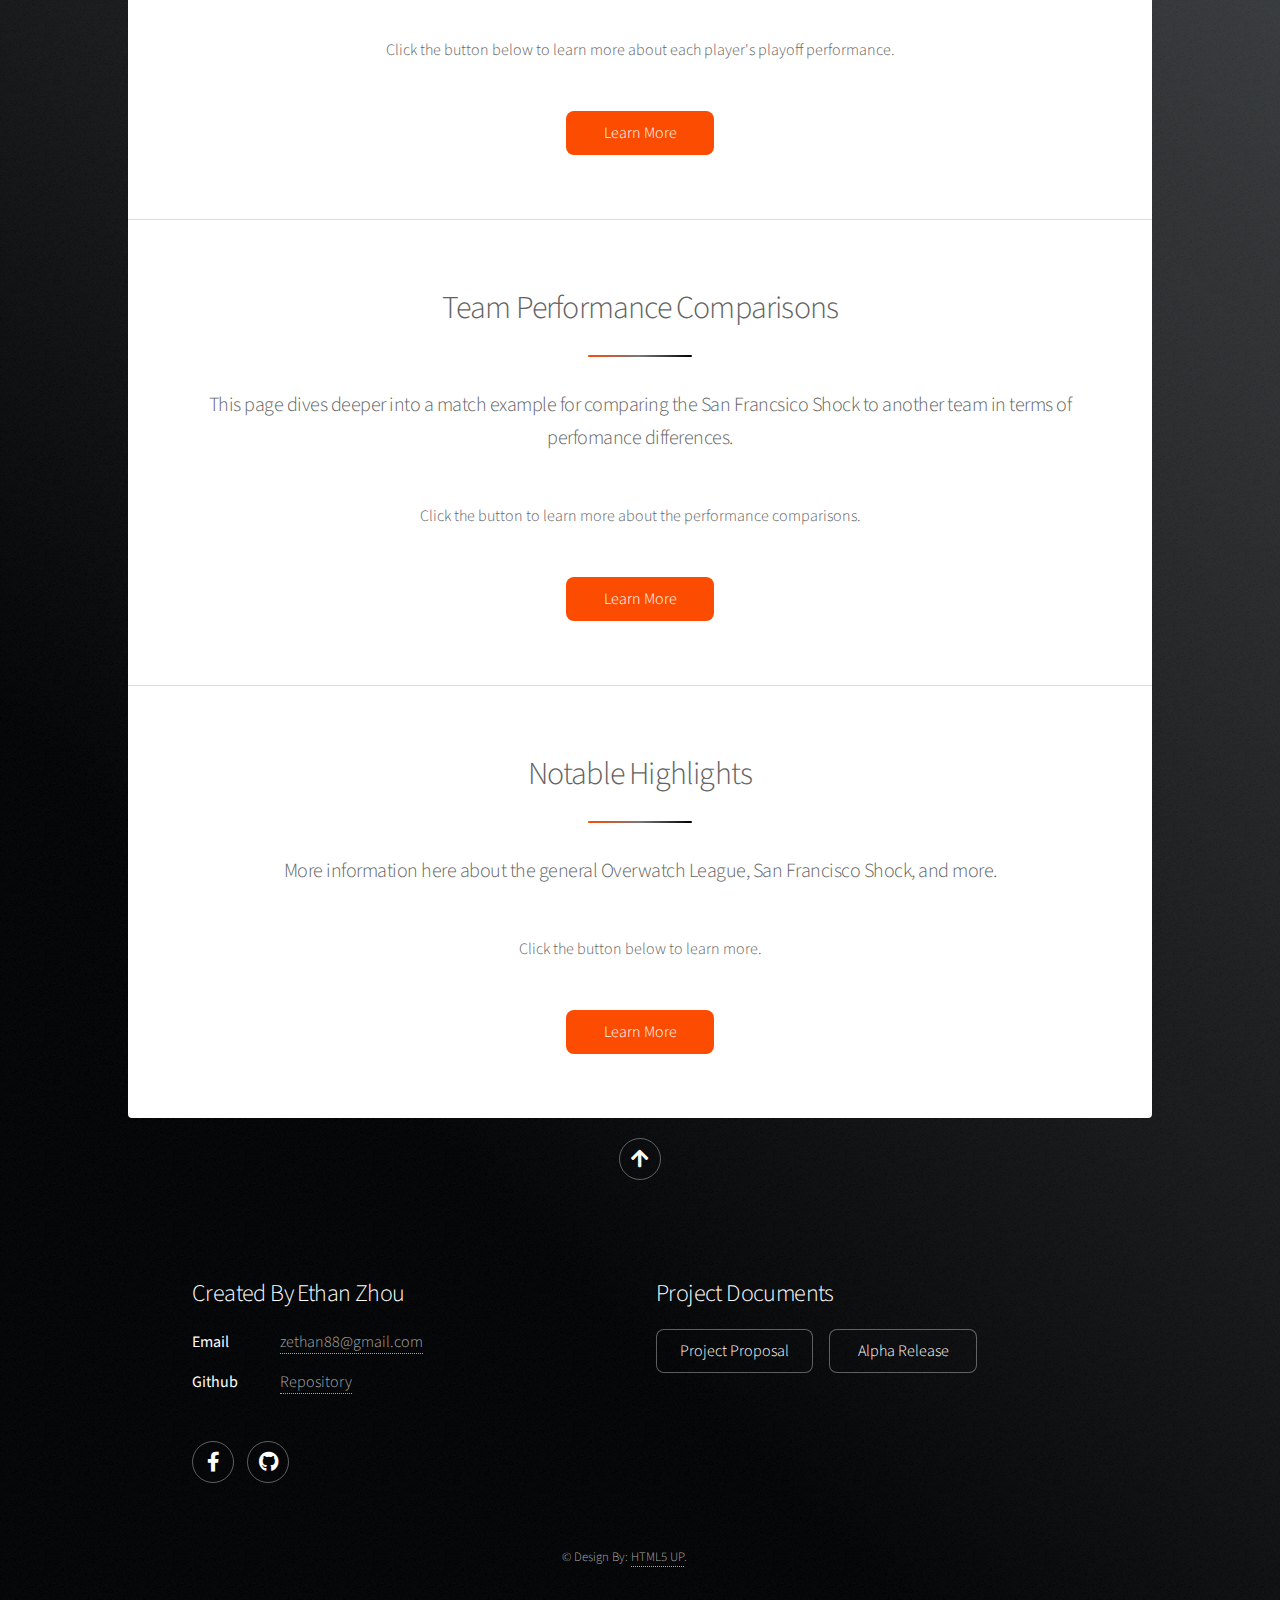
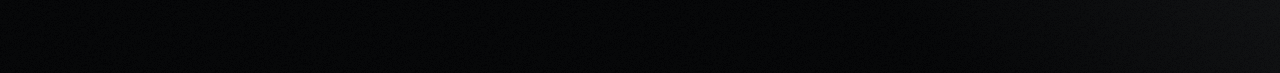
==== commit ea80dac4: "implemented all graphs in d3 and added finishing touches, wrote on README.md" ====
--- a/index.html
+++ b/index.html
@@ -51,20 +51,23 @@
 										<header class="major">
 											<h2>Introduction</h2>
 										</header>
-										<p>Overwatch is a team based multiplayer first-person shooter game.
+										<p>
+											Overwatch is a team based multiplayer first-person shooter game.
 											It assigns players in two teams of six and each player selects
-											from a large pool of characters with unique abilities.
+											from a large pool of characters with a unique kit of abilities.
 											Teams work and battle to complete map-specific objectives within a
 											limited period of time.
 										</p>
-										<p>The Overwatch League™ is an international esports league comprising
+										<p>
+											The Overwatch League™ is an international esports league comprising
 											20 city-based teams and featuring the best Overwatch® players in the world.
 											Showcasing top-tier Overwatch competition, thrilling storylines,
 											an eye-popping prize pool, robust viewership rewards,
 											and cutting-edge production value, the Overwatch League is the
 											world's premier esports league.
 										</p>
-										<p>Click the button to learn more about the
+										<p>
+											Click the button to learn more about the
 											2019 San Francisco Shock Player & Team Information or learn more about the
 											general game and how it's played.
 										</p>
@@ -168,7 +171,7 @@
 							<header class="major">
 								<h2>Notable Highlights</h2>
 								<p>
-									More information here about the general Overwatch League, San Francisco Shock, etc.
+									More information here about the general Overwatch League, San Francisco Shock, and more.
 								</p>
 							</header>
 							</p>Click the button below to learn more.</p>
@@ -192,15 +195,13 @@
 							<h2>Created By Ethan Zhou</h2>
 							<dl class="alt">
 								<dt>Email</dt>
-								<dd><a href="#">zethan88@gmail.com</a></dd>
+								<dd><a href="mailto: zethan88@gmail.com">zethan88@gmail.com</a></dd>
 								<dt>Github</dt>
 								<dd><a href="https://github.com/zethan88/sf-shock-owl-highlights">Repository</a></dd>
 							</dl>
 							<ul class="icons">
-								<li><a href="#" class="icon brands fa-twitter alt"><span class="label">Twitter</span></a></li>
-								<li><a href="#" class="icon brands fa-facebook-f alt"><span class="label">Facebook</span></a></li>
-								<li><a href="#" class="icon brands fa-instagram alt"><span class="label">Instagram</span></a></li>
-								<li><a href="#" class="icon brands fa-github alt"><span class="label">GitHub</span></a></li>
+								<li><a href="https://www.facebook.com/ethan.zhou.50596/" class="icon brands fa-facebook-f alt"><span class="label">Facebook</span></a></li>
+								<li><a href="https://github.com/zethan88" class="icon brands fa-github alt"><span class="label">GitHub</span></a></li>
 							</ul>
 						</section>
 						<section>
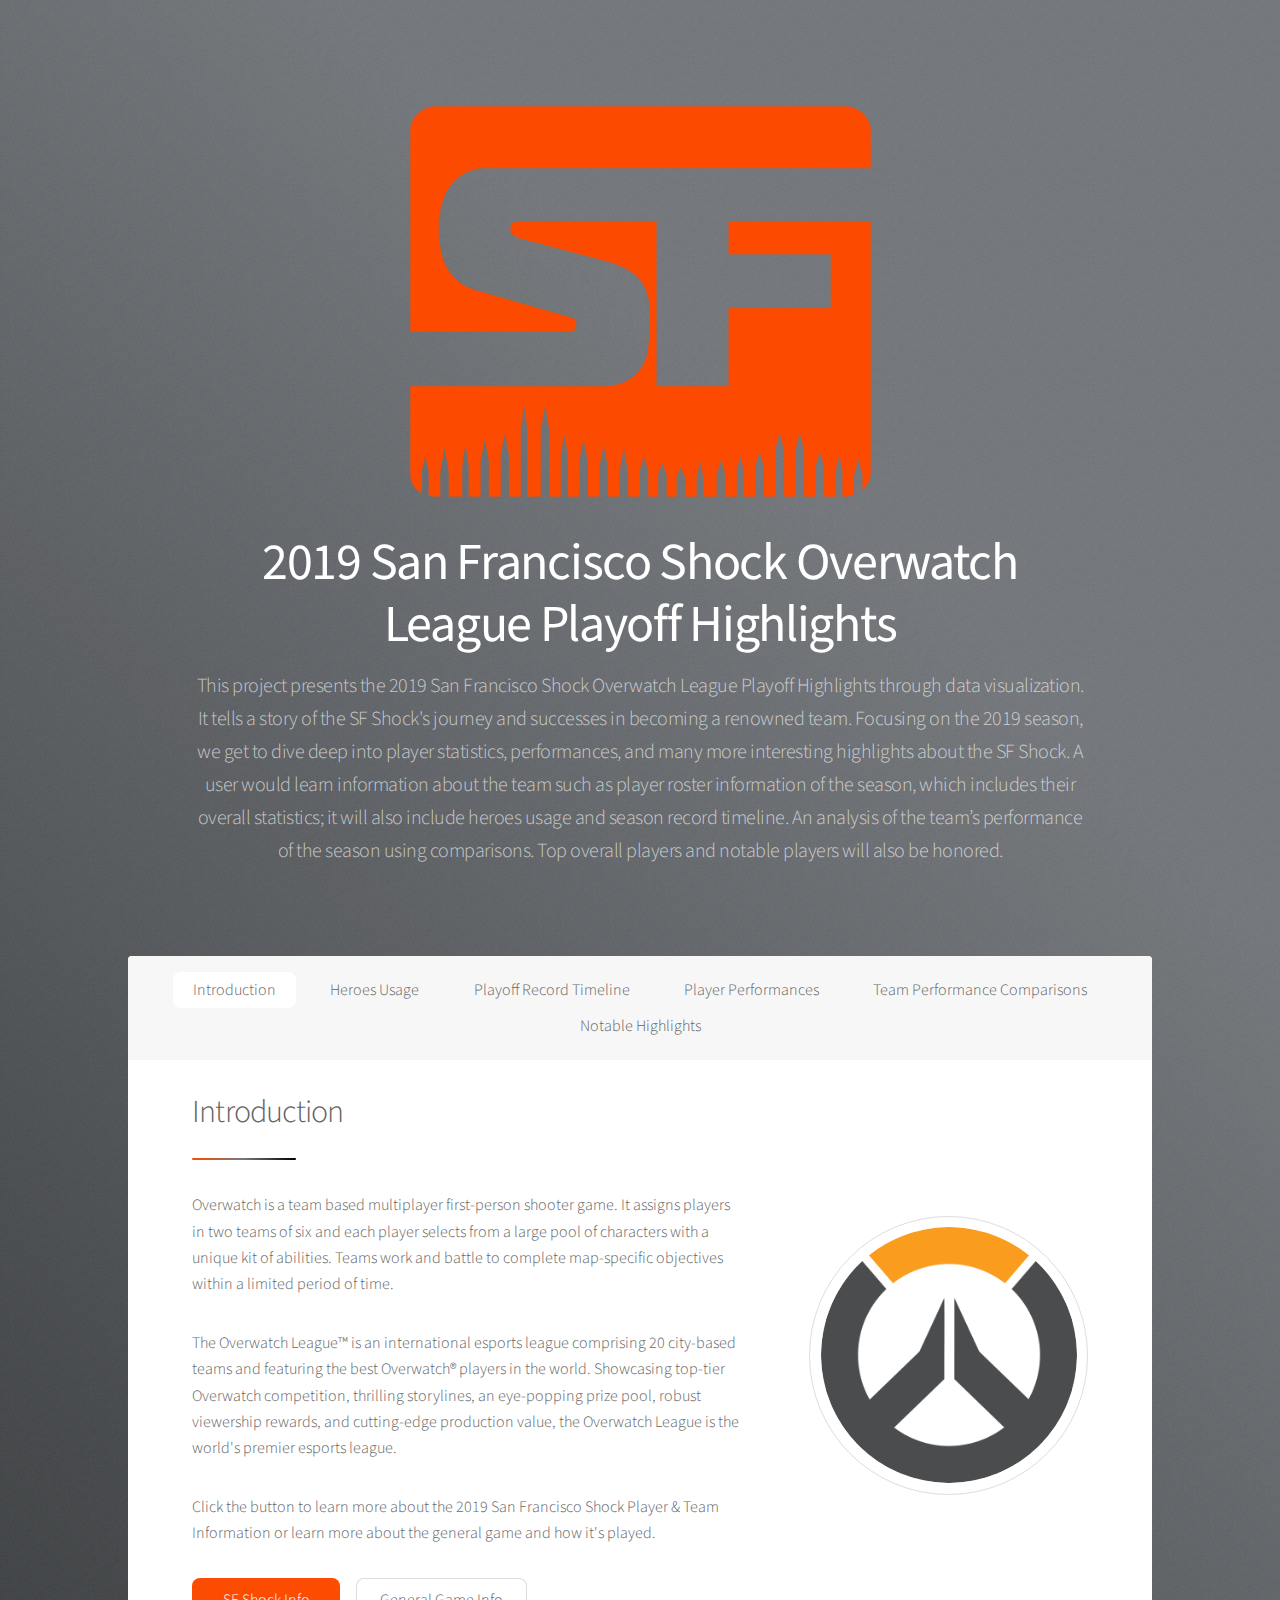
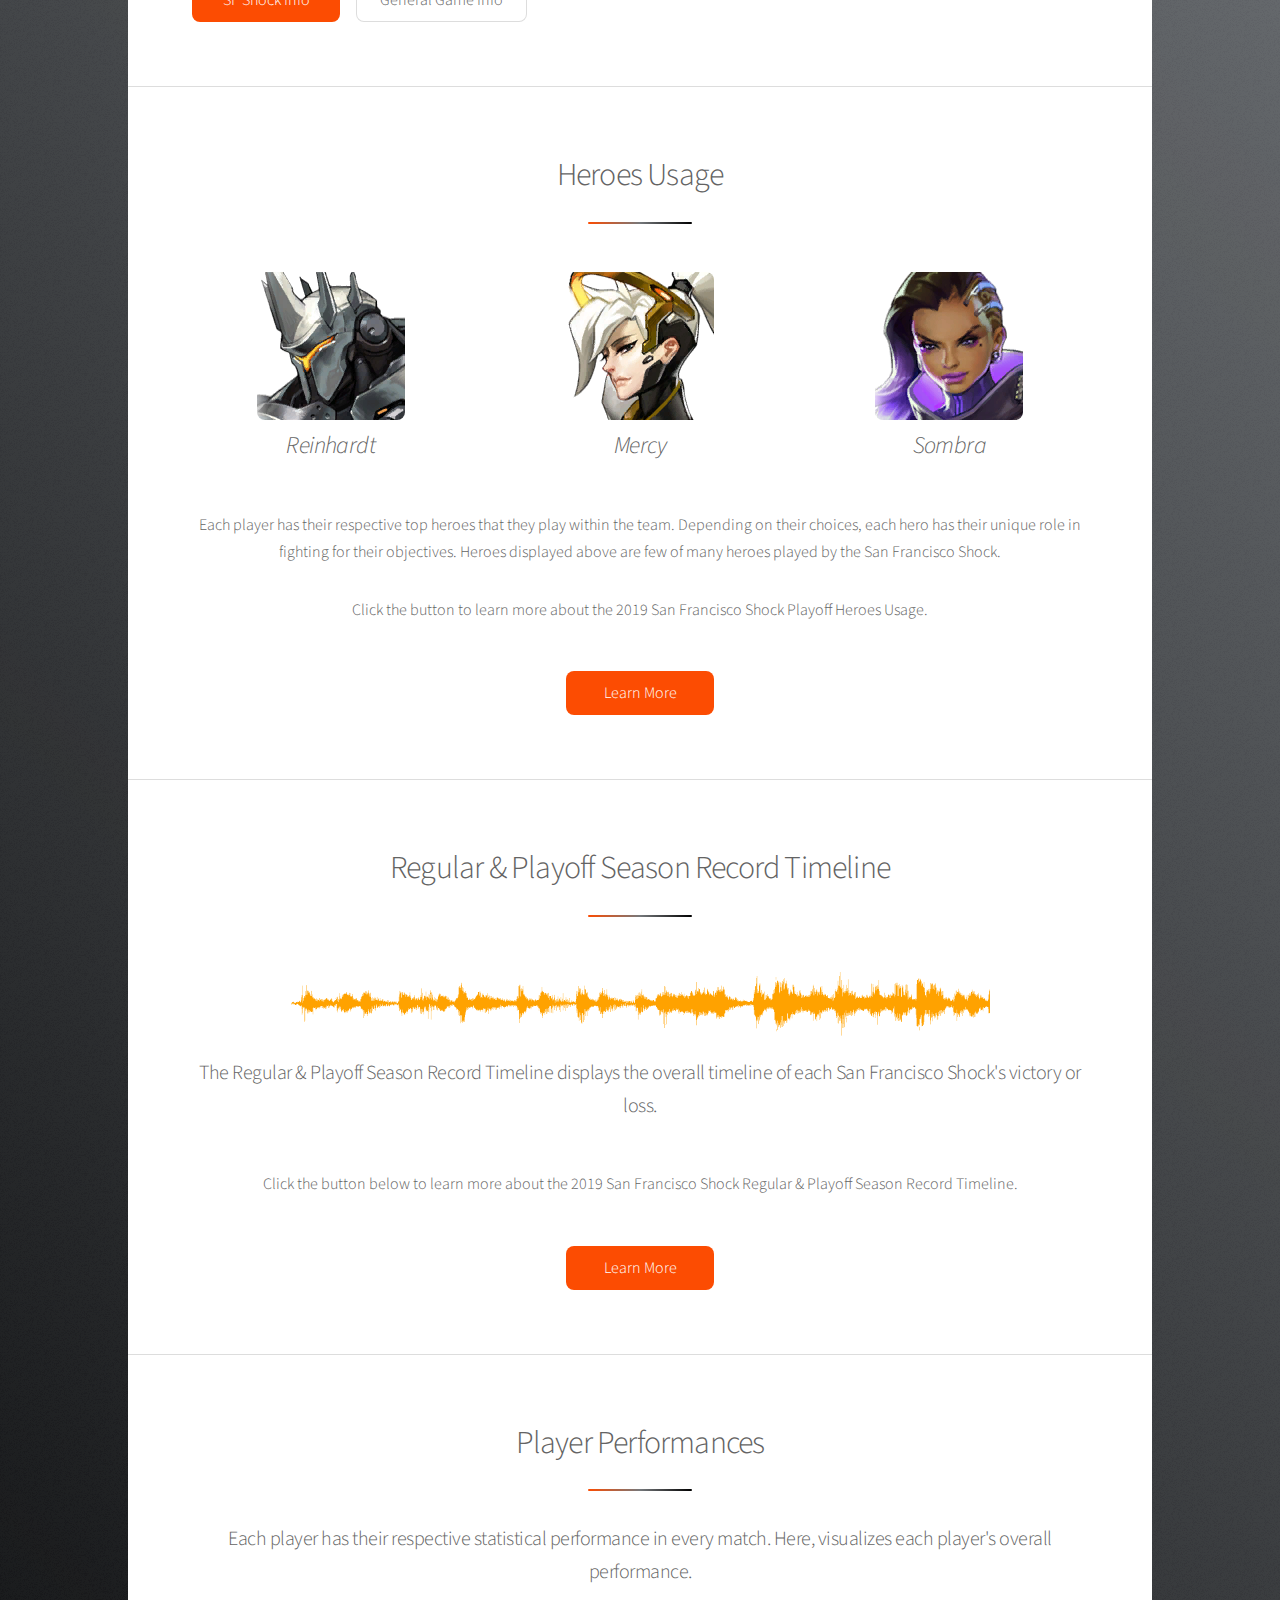
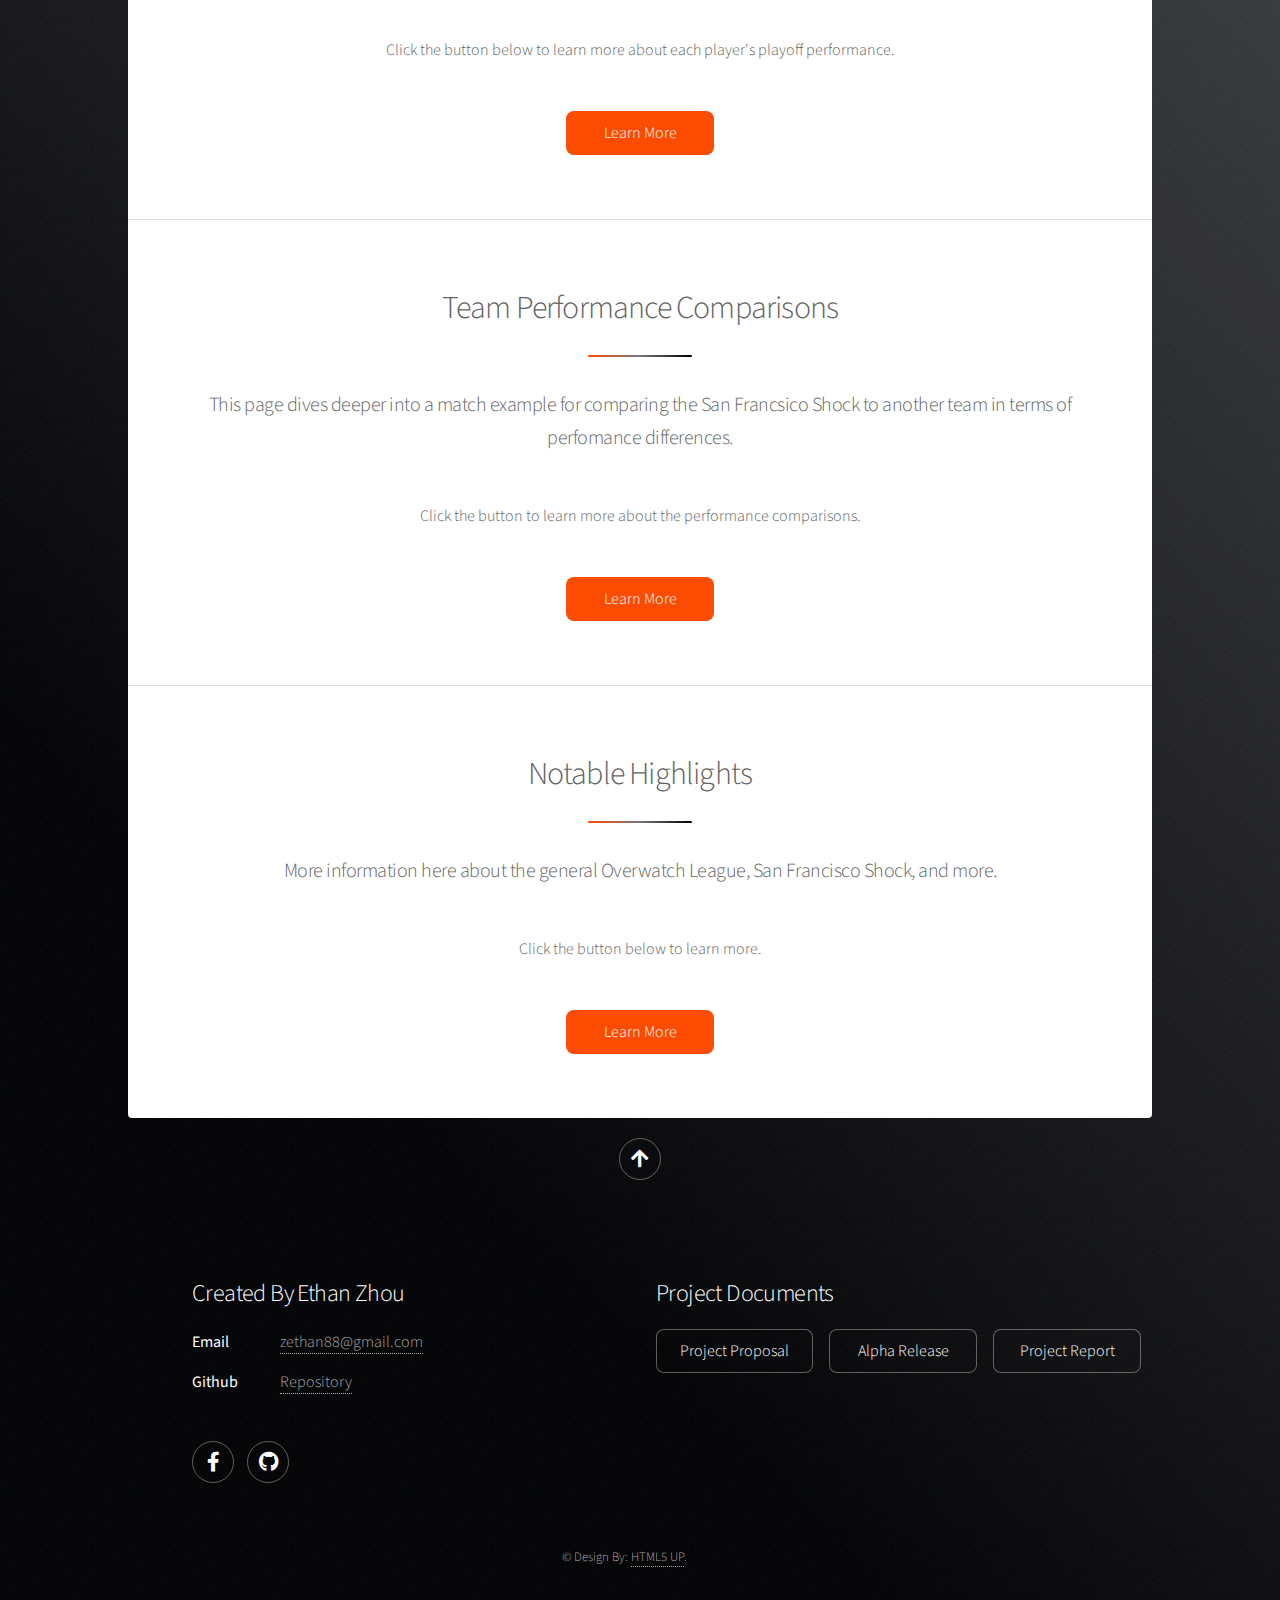
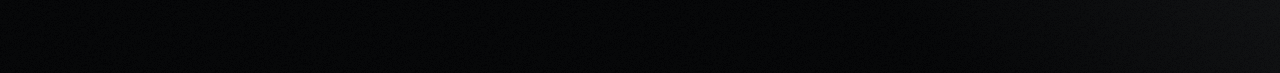
==== commit 9e96bc66: "added comments and modified README.md" ====
--- a/index.html
+++ b/index.html
@@ -209,6 +209,7 @@
 							<ul class="actions">
 								<li><a href="documents/Project%20Proposal%20-%20Ethan%20Zhou.pdf" class="button">Project Proposal</a></li>
 								<li><a href="documents/Alpha%20Release%20Report%20-%20Ethan%20Zhou.pdf" class="button">Alpha Release</a></li>
+								<li><a href="documents/2019_San_Francisco_Shock_Overwatch_League_Playoff_Highlights.pdf" class="button">Project Report</a></li>
 							</ul>
 						</section>
 						<p class="copyright">&copy; Design By: <a href="https://html5up.net">HTML5 UP</a>.</p>
